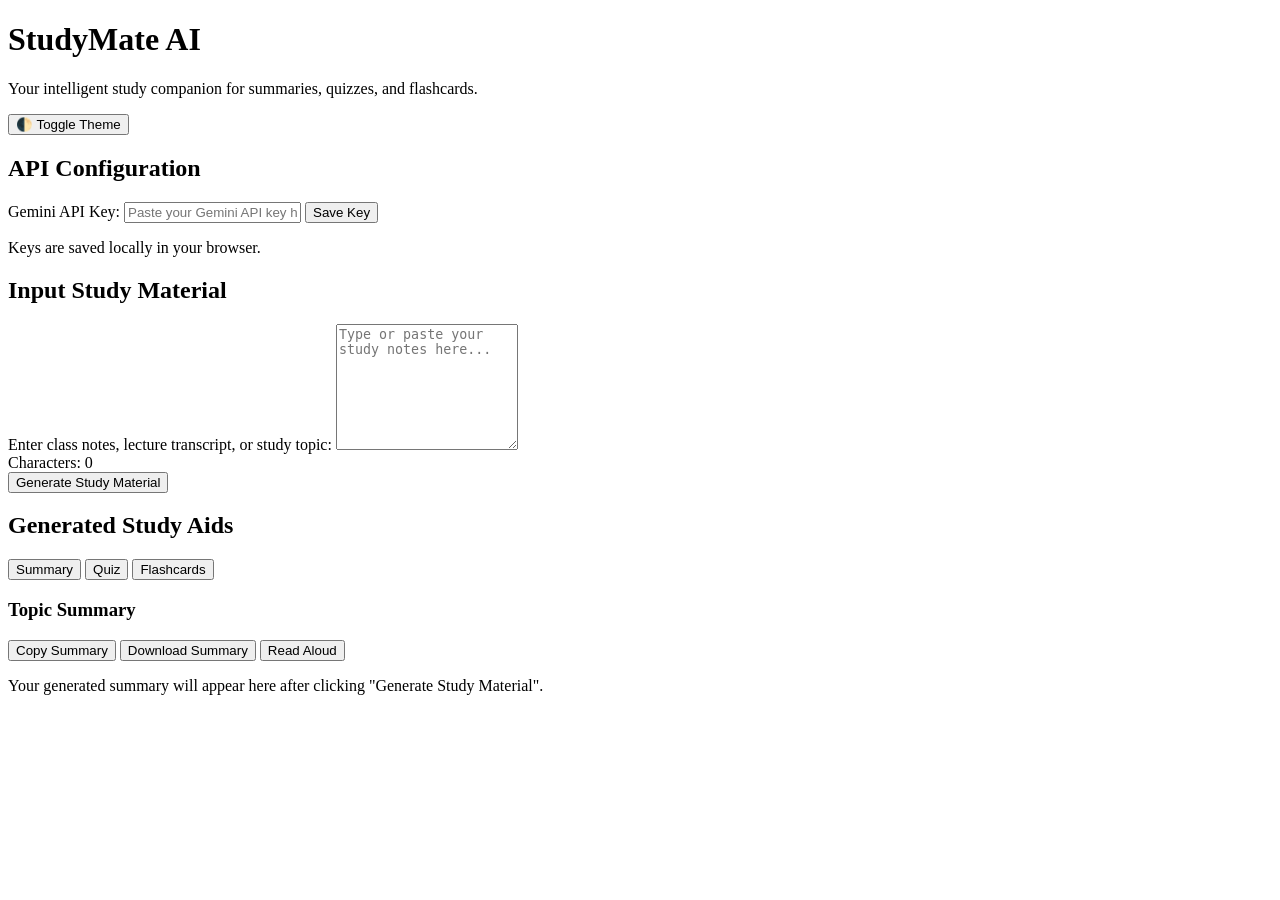
==== index.html @ 14ed4cfb "Add StudyMate AI HTML structure" ====
<!DOCTYPE html>
<html lang="en">
<head>
  <!-- Character encoding for standard text rendering -->
  <meta charset="UTF-8">
  <!-- Responsive viewport setting for mobile, tablet, and desktop screens -->
  <meta name="viewport" content="width=device-width, initial-scale=1.0">
  <title>StudyMate AI - Smart Study Assistant</title>
  
  <!-- External Stylesheet (to be implemented in Phase 2) -->
  <link rel="stylesheet" href="style.css">
</head>
<body>

  <!-- Application Header -->
  <header>
    <div class="header-container">
      <div class="brand">
        <h1>StudyMate AI</h1>
        <p>Your intelligent study companion for summaries, quizzes, and flashcards.</p>
      </div>

      <!-- Theme Toggle Button -->
      <button type="button" id="theme-toggle-btn" aria-label="Toggle dark and light theme">
        🌓 Toggle Theme
      </button>
    </div>
  </header>

  <!-- Main Content Wrapper -->
  <main>

    <!-- Settings Section (API Configuration) -->
    <section id="settings-section" aria-labelledby="settings-heading">
      <h2 id="settings-heading">API Configuration</h2>
      <div class="settings-form-group">
        <label for="api-key-input">Gemini API Key:</label>
        <input 
          type="password" 
          id="api-key-input" 
          name="apiKey" 
          placeholder="Paste your Gemini API key here" 
          autocomplete="off"
        >
        <button type="button" id="save-settings-btn">Save Key</button>
      </div>
      <p id="settings-status" class="status-hint">Keys are saved locally in your browser.</p>
    </section>

    <!-- Notes & Topic Input Section -->
    <section id="input-section" aria-labelledby="input-heading">
      <h2 id="input-heading">Input Study Material</h2>
      
      <div class="input-form-group">
        <label for="notes-input">Enter class notes, lecture transcript, or study topic:</label>
        <textarea 
          id="notes-input" 
          name="notes" 
          rows="8" 
          placeholder="Type or paste your study notes here..."
        ></textarea>
      </div>

      <!-- Character Counter Display -->
      <div id="char-counter" class="char-counter" aria-live="polite">
        <span>Characters: </span>
        <span id="char-count">0</span>
      </div>

      <!-- Action Button -->
      <button type="button" id="generate-btn">Generate Study Material</button>
    </section>

    <!-- Accessible Status & Error Message Box -->
    <div id="status-message" class="status-message" role="status" aria-live="polite"></div>

    <!-- Loading Indicator (Hidden by default) -->
    <div id="loading-spinner" class="loading-indicator" hidden aria-live="assertive">
      <span class="spinner-icon" aria-hidden="true"></span>
      <p>Generating your study material, please wait...</p>
    </div>

    <!-- Outputs Section -->
    <section id="output-section" aria-labelledby="output-heading">
      <h2 id="output-heading">Generated Study Aids</h2>

      <!-- Output Tabs Navigation -->
      <div class="tabs-nav" role="tablist" aria-label="Study Aid Categories">
        <button 
          type="button" 
          role="tab" 
          id="tab-summary" 
          aria-selected="true" 
          aria-controls="panel-summary" 
          class="tab-btn active"
        >
          Summary
        </button>
        <button 
          type="button" 
          role="tab" 
          id="tab-quiz" 
          aria-selected="false" 
          aria-controls="panel-quiz" 
          class="tab-btn"
        >
          Quiz
        </button>
        <button 
          type="button" 
          role="tab" 
          id="tab-flashcards" 
          aria-selected="false" 
          aria-controls="panel-flashcards" 
          class="tab-btn"
        >
          Flashcards
        </button>
      </div>

      <!-- Tab Panel 1: Summary -->
      <section 
        id="panel-summary" 
        role="tabpanel" 
        aria-labelledby="tab-summary" 
        tabindex="0" 
        class="tab-panel"
      >
        <div class="panel-header">
          <h3>Topic Summary</h3>
          <div class="summary-actions">
            <button type="button" id="copy-summary-btn" class="action-btn">Copy Summary</button>
            <button type="button" id="download-summary-btn" class="action-btn">Download Summary</button>
            <button type="button" id="read-aloud-btn" class="action-btn">Read Aloud</button>
          </div>
        </div>

        <div id="summary-content" class="output-content">
          <p class="placeholder-text">Your generated summary will appear here after clicking "Generate Study Material".</p>
        </div>
      </section>

      <!-- Tab Panel 2: Quiz -->
      <section 
        id="panel-quiz" 
        role="tabpanel" 
        aria-labelledby="tab-quiz" 
        tabindex="0" 
        class="tab-panel" 
        hidden
      >
        <div class="panel-header">
          <h3>Practice Quiz</h3>
        </div>

        <div id="quiz-questions" class="quiz-container">
          <p class="placeholder-text">Your 5 practice questions will appear here after generation.</p>
        </div>

        <div id="quiz-results" class="quiz-results-area" aria-live="polite"></div>

        <div class="quiz-actions">
          <button type="button" id="submit-quiz-btn" class="action-btn">Submit Quiz</button>
          <button type="button" id="retry-quiz-btn" class="action-btn" hidden>Retry Quiz</button>
        </div>
      </section>

      <!-- Tab Panel 3: Flashcards -->
      <section 
        id="panel-flashcards" 
        role="tabpanel" 
        aria-labelledby="tab-flashcards" 
        tabindex="0" 
        class="tab-panel" 
        hidden
      >
        <div class="panel-header">
          <h3>Flashcards</h3>
          <div id="card-progress" class="card-progress-indicator" aria-live="polite">
            Card 0 of 0
          </div>
        </div>

        <div class="flashcard-wrapper">
          <div id="flashcard-card" class="flashcard" tabindex="0" role="region" aria-label="Flashcard content">
            <div id="flashcard-front" class="card-face card-front">
              <p class="placeholder-text">Front of card: Question or concept will appear here.</p>
            </div>
            <div id="flashcard-back" class="card-face card-back">
              <p class="placeholder-text">Back of card: Answer or explanation will appear here.</p>
            </div>
          </div>
        </div>

        <div class="flashcard-controls">
          <div class="nav-controls">
            <button type="button" id="prev-card-btn" class="action-btn">Previous</button>
            <button type="button" id="next-card-btn" class="action-btn">Next</button>
          </div>
          <div class="mastery-controls">
            <button type="button" id="known-card-btn" class="action-btn btn-known">Known</button>
            <button type="button" id="unknown-card-btn" class="action-btn btn-unknown">Not Known</button>
          </div>
        </div>
      </section>

    </section>

  </main>

  <!-- External JavaScript (to be implemented in Phase 3) -->
  <script src="script.js" defer></script>
</body>
</html>
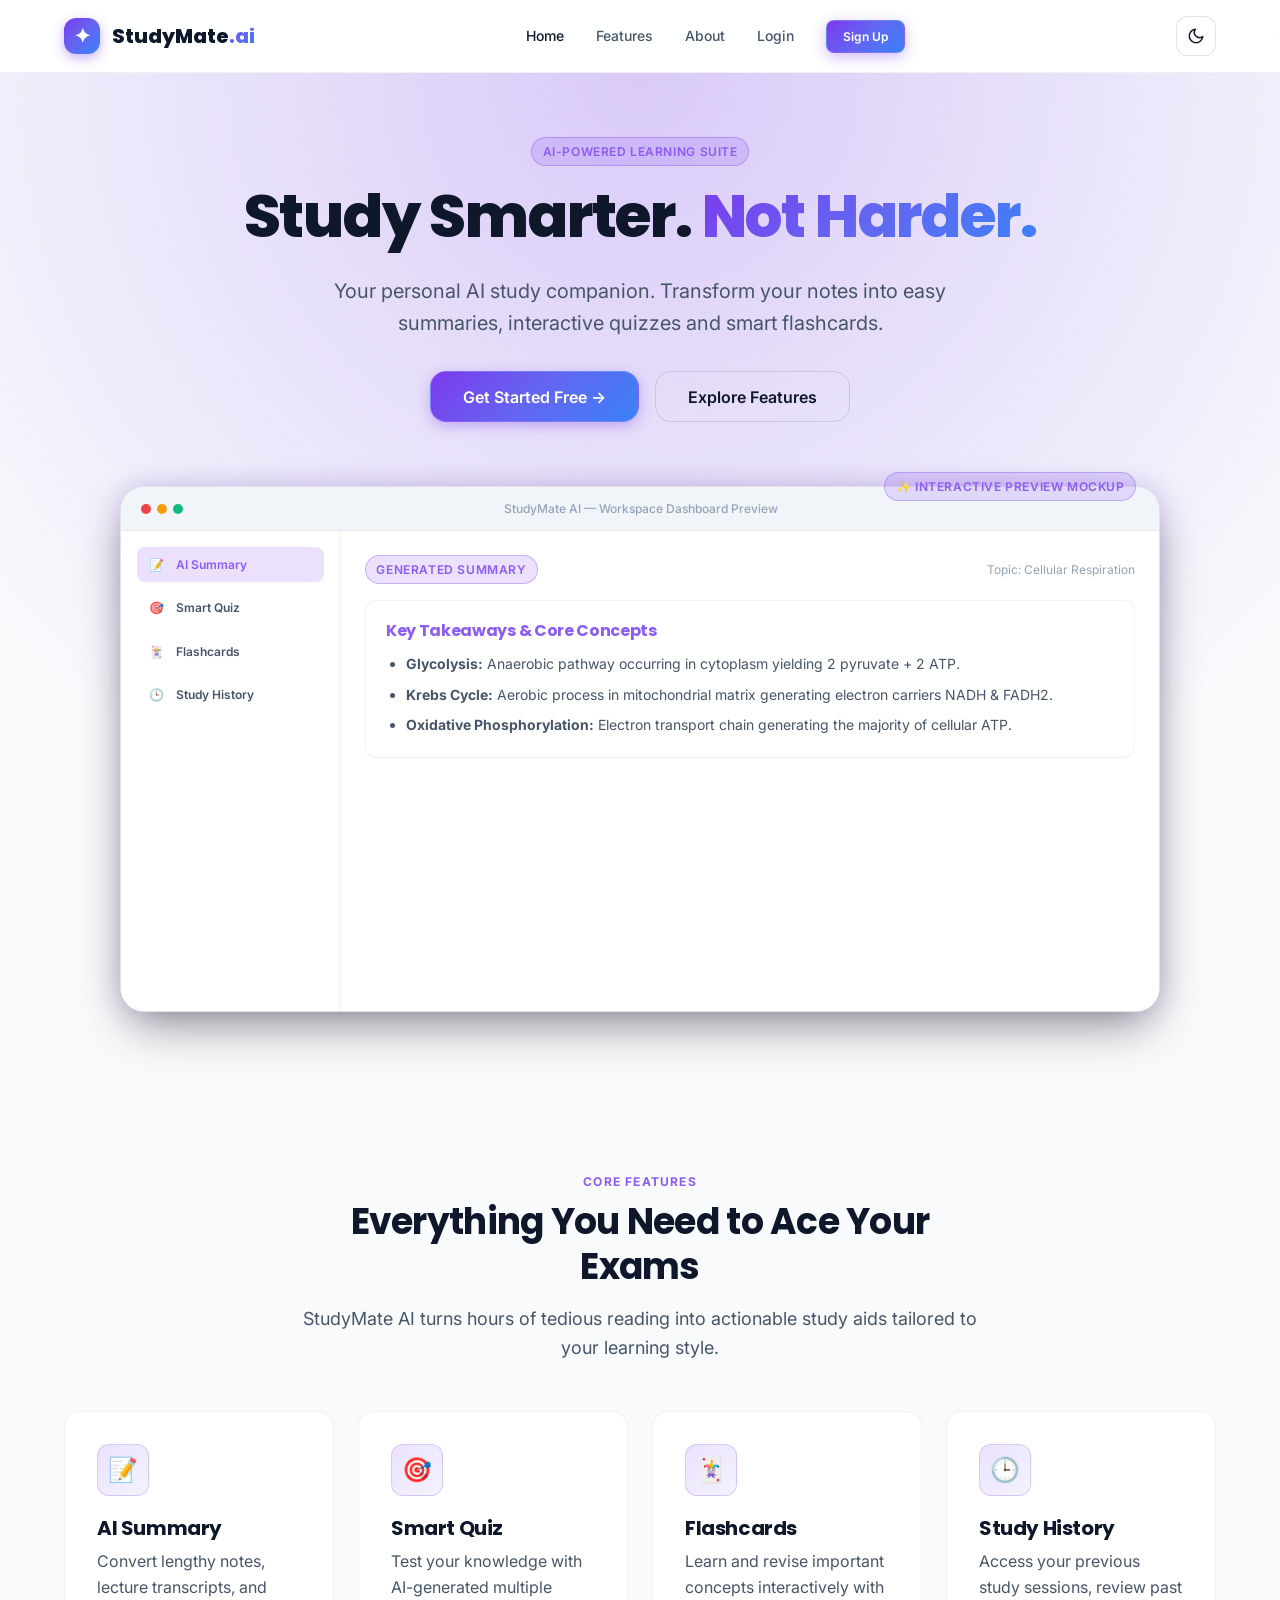
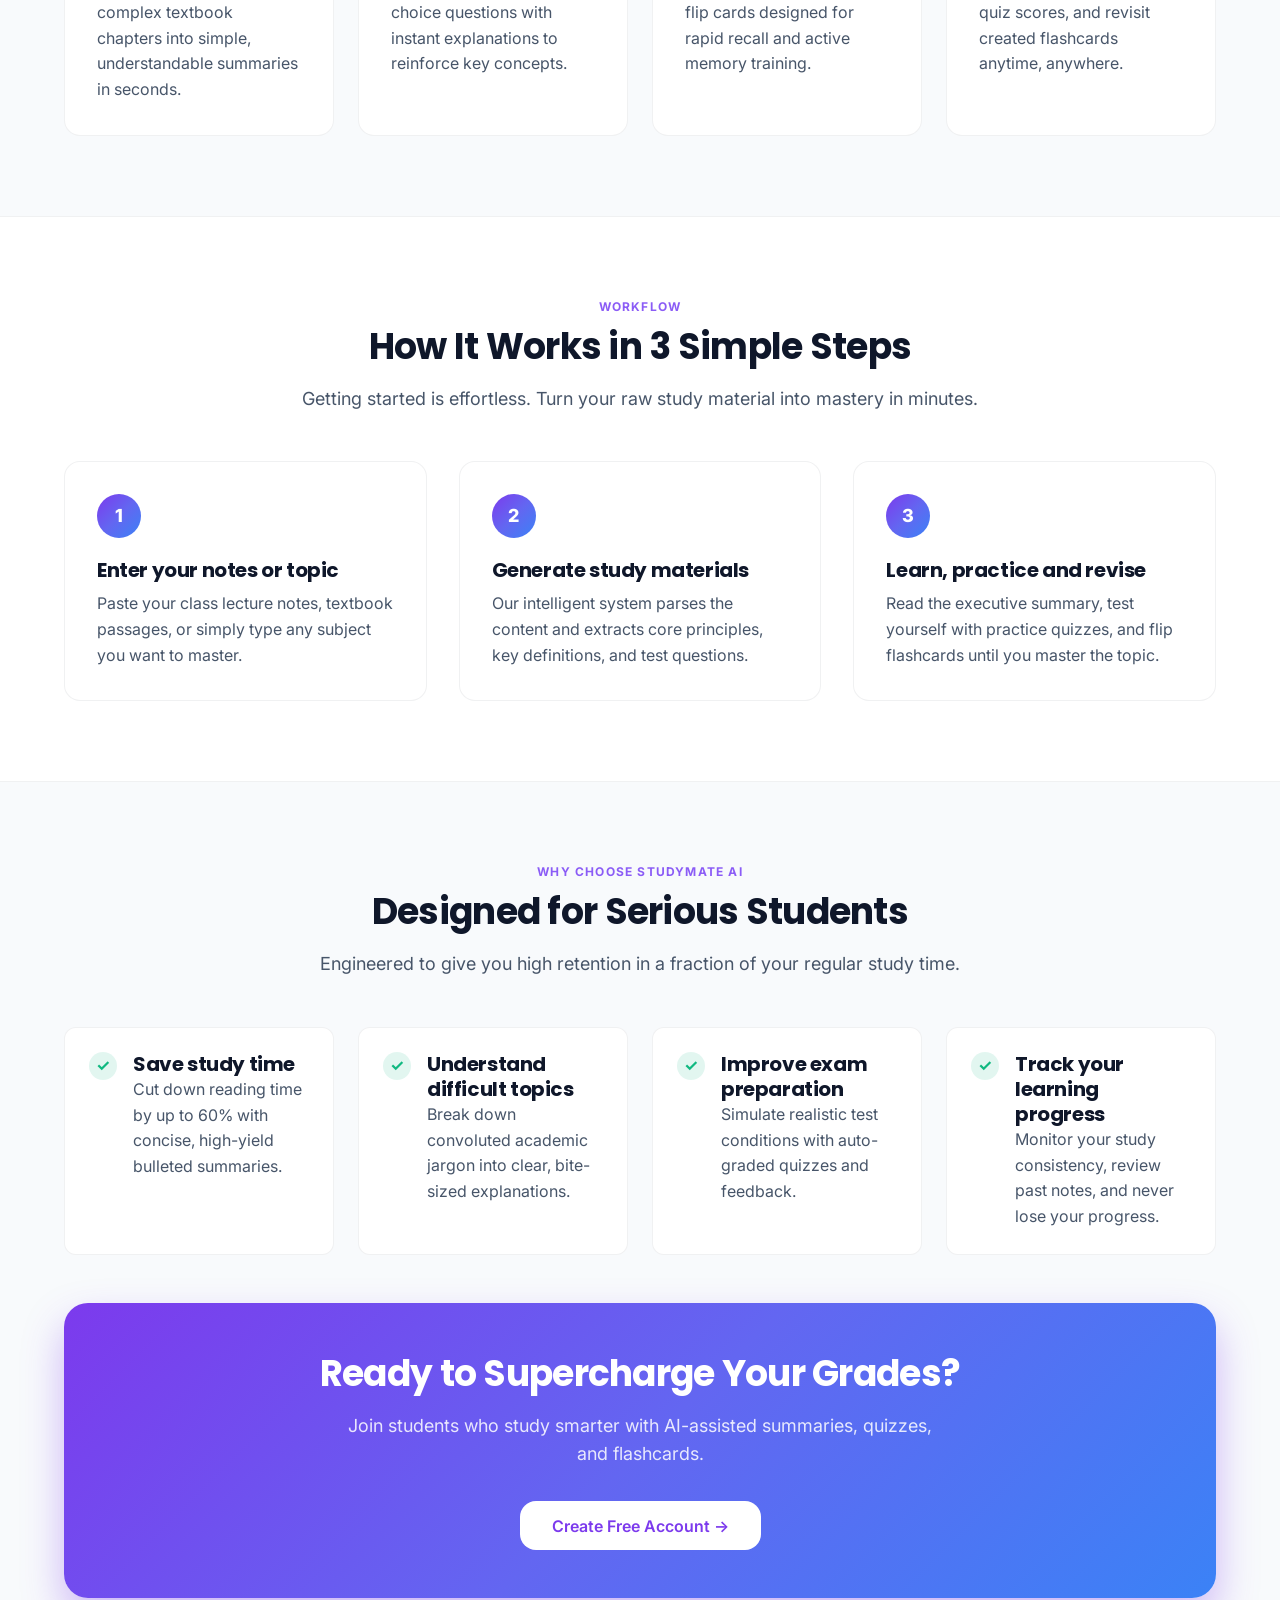
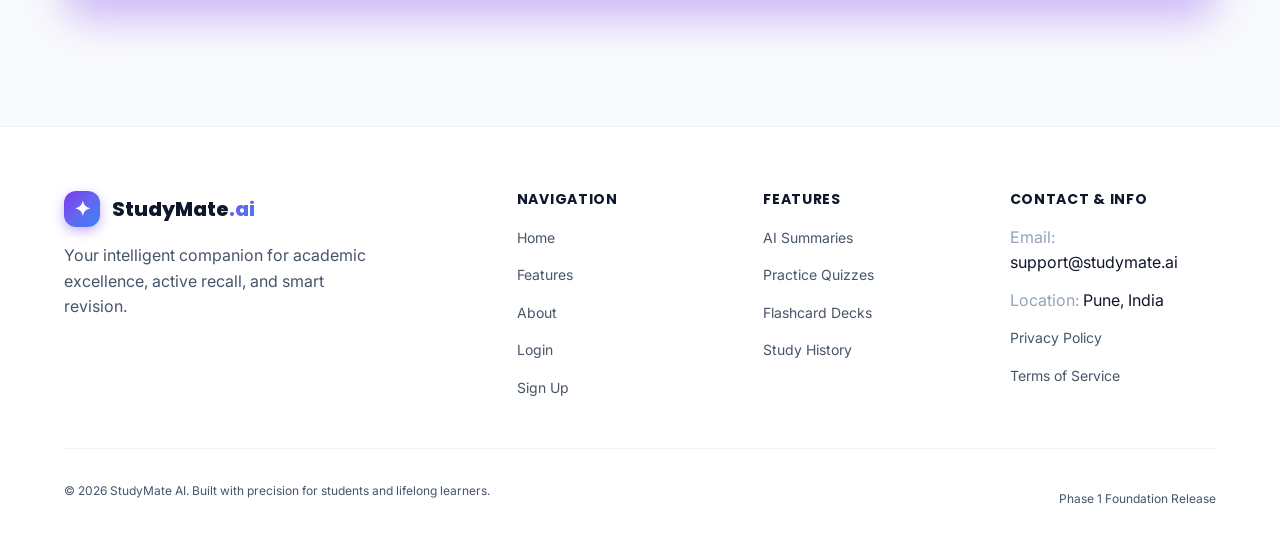
==== commit 94bae32f: "feat: build landing page" ====
--- a/index.html
+++ b/index.html
@@ -1,214 +1,381 @@
 <!DOCTYPE html>
-<html lang="en">
+<html lang="en" data-theme="dark">
+
 <head>
-  <!-- Character encoding for standard text rendering -->
   <meta charset="UTF-8">
-  <!-- Responsive viewport setting for mobile, tablet, and desktop screens -->
   <meta name="viewport" content="width=device-width, initial-scale=1.0">
-  <title>StudyMate AI - Smart Study Assistant</title>
-  
-  <!-- External Stylesheet (to be implemented in Phase 2) -->
-  <link rel="stylesheet" href="style.css">
+  <meta name="description" content="StudyMate AI - Your personal AI study companion. Transform notes into summaries, interactive quizzes, and smart flashcards.">
+  <title>StudyMate AI — Study Smarter. Not Harder.</title>
+
+  <!-- Google Fonts Preconnect -->
+  <link rel="preconnect" href="https://fonts.googleapis.com">
+  <link rel="preconnect" href="https://fonts.gstatic.com" crossorigin>
+
+  <!-- Core Stylesheets -->
+  <link rel="stylesheet" href="css/variables.css">
+  <link rel="stylesheet" href="css/base.css">
+  <link rel="stylesheet" href="css/components.css">
+  <link rel="stylesheet" href="css/pages/landing.css">
 </head>
-<body>
-
-  <!-- Application Header -->
-  <header>
-    <div class="header-container">
-      <div class="brand">
-        <h1>StudyMate AI</h1>
-        <p>Your intelligent study companion for summaries, quizzes, and flashcards.</p>
-      </div>
-
-      <!-- Theme Toggle Button -->
-      <button type="button" id="theme-toggle-btn" aria-label="Toggle dark and light theme">
-        🌓 Toggle Theme
-      </button>
+
+<body id="top">
+
+  <!-- ========================================================================
+       Header & Navigation
+       ======================================================================== -->
+  <header class="site-header">
+    <div class="container navbar">
+      <a href="index.html" class="brand-logo" aria-label="StudyMate AI Home">
+        <span class="brand-icon" aria-hidden="true">✦</span>
+        <span>StudyMate<span class="gradient-text">.ai</span></span>
+      </a>
+
+      <!-- Desktop & Mobile Navigation Links -->
+      <nav id="nav-menu" class="nav-menu" aria-label="Main Navigation">
+        <a href="#top" class="nav-link active">Home</a>
+        <a href="#features" class="nav-link">Features</a>
+        <a href="#how-it-works" class="nav-link">About</a>
+        <a href="login.html" class="nav-link">Login</a>
+        <a href="signup.html" class="btn btn-primary btn-sm">Sign Up</a>
+      </nav>
+
+      <!-- Right Header Actions (Theme Toggle & Mobile Menu) -->
+      <div class="nav-actions">
+        <button type="button" class="theme-toggle-btn" aria-label="Toggle dark and light theme" title="Toggle Theme">
+          <!-- Icon injected by theme.js -->
+        </button>
+        <button type="button" id="mobile-menu-btn" class="mobile-menu-btn" aria-label="Toggle navigation menu" aria-expanded="false">
+          <svg width="22" height="22" viewBox="0 0 24 24" fill="none" stroke="currentColor" stroke-width="2" stroke-linecap="round" stroke-linejoin="round">
+            <line x1="3" y1="12" x2="21" y2="12"></line>
+            <line x1="3" y1="6" x2="21" y2="6"></line>
+            <line x1="3" y1="18" x2="21" y2="18"></line>
+          </svg>
+        </button>
+      </div>
     </div>
   </header>
 
-  <!-- Main Content Wrapper -->
-  <main>
-
-    <!-- Settings Section (API Configuration) -->
-    <section id="settings-section" aria-labelledby="settings-heading">
-      <h2 id="settings-heading">API Configuration</h2>
-      <div class="settings-form-group">
-        <label for="api-key-input">Gemini API Key:</label>
-        <input 
-          type="password" 
-          id="api-key-input" 
-          name="apiKey" 
-          placeholder="Paste your Gemini API key here" 
-          autocomplete="off"
-        >
-        <button type="button" id="save-settings-btn">Save Key</button>
-      </div>
-      <p id="settings-status" class="status-hint">Keys are saved locally in your browser.</p>
-    </section>
-
-    <!-- Notes & Topic Input Section -->
-    <section id="input-section" aria-labelledby="input-heading">
-      <h2 id="input-heading">Input Study Material</h2>
-      
-      <div class="input-form-group">
-        <label for="notes-input">Enter class notes, lecture transcript, or study topic:</label>
-        <textarea 
-          id="notes-input" 
-          name="notes" 
-          rows="8" 
-          placeholder="Type or paste your study notes here..."
-        ></textarea>
-      </div>
-
-      <!-- Character Counter Display -->
-      <div id="char-counter" class="char-counter" aria-live="polite">
-        <span>Characters: </span>
-        <span id="char-count">0</span>
-      </div>
-
-      <!-- Action Button -->
-      <button type="button" id="generate-btn">Generate Study Material</button>
-    </section>
-
-    <!-- Accessible Status & Error Message Box -->
-    <div id="status-message" class="status-message" role="status" aria-live="polite"></div>
-
-    <!-- Loading Indicator (Hidden by default) -->
-    <div id="loading-spinner" class="loading-indicator" hidden aria-live="assertive">
-      <span class="spinner-icon" aria-hidden="true"></span>
-      <p>Generating your study material, please wait...</p>
-    </div>
-
-    <!-- Outputs Section -->
-    <section id="output-section" aria-labelledby="output-heading">
-      <h2 id="output-heading">Generated Study Aids</h2>
-
-      <!-- Output Tabs Navigation -->
-      <div class="tabs-nav" role="tablist" aria-label="Study Aid Categories">
-        <button 
-          type="button" 
-          role="tab" 
-          id="tab-summary" 
-          aria-selected="true" 
-          aria-controls="panel-summary" 
-          class="tab-btn active"
-        >
-          Summary
-        </button>
-        <button 
-          type="button" 
-          role="tab" 
-          id="tab-quiz" 
-          aria-selected="false" 
-          aria-controls="panel-quiz" 
-          class="tab-btn"
-        >
-          Quiz
-        </button>
-        <button 
-          type="button" 
-          role="tab" 
-          id="tab-flashcards" 
-          aria-selected="false" 
-          aria-controls="panel-flashcards" 
-          class="tab-btn"
-        >
-          Flashcards
-        </button>
-      </div>
-
-      <!-- Tab Panel 1: Summary -->
-      <section 
-        id="panel-summary" 
-        role="tabpanel" 
-        aria-labelledby="tab-summary" 
-        tabindex="0" 
-        class="tab-panel"
-      >
-        <div class="panel-header">
-          <h3>Topic Summary</h3>
-          <div class="summary-actions">
-            <button type="button" id="copy-summary-btn" class="action-btn">Copy Summary</button>
-            <button type="button" id="download-summary-btn" class="action-btn">Download Summary</button>
-            <button type="button" id="read-aloud-btn" class="action-btn">Read Aloud</button>
-          </div>
-        </div>
-
-        <div id="summary-content" class="output-content">
-          <p class="placeholder-text">Your generated summary will appear here after clicking "Generate Study Material".</p>
-        </div>
-      </section>
-
-      <!-- Tab Panel 2: Quiz -->
-      <section 
-        id="panel-quiz" 
-        role="tabpanel" 
-        aria-labelledby="tab-quiz" 
-        tabindex="0" 
-        class="tab-panel" 
-        hidden
-      >
-        <div class="panel-header">
-          <h3>Practice Quiz</h3>
-        </div>
-
-        <div id="quiz-questions" class="quiz-container">
-          <p class="placeholder-text">Your 5 practice questions will appear here after generation.</p>
-        </div>
-
-        <div id="quiz-results" class="quiz-results-area" aria-live="polite"></div>
-
-        <div class="quiz-actions">
-          <button type="button" id="submit-quiz-btn" class="action-btn">Submit Quiz</button>
-          <button type="button" id="retry-quiz-btn" class="action-btn" hidden>Retry Quiz</button>
-        </div>
-      </section>
-
-      <!-- Tab Panel 3: Flashcards -->
-      <section 
-        id="panel-flashcards" 
-        role="tabpanel" 
-        aria-labelledby="tab-flashcards" 
-        tabindex="0" 
-        class="tab-panel" 
-        hidden
-      >
-        <div class="panel-header">
+  <!-- ========================================================================
+       Hero Section
+       ======================================================================== -->
+  <section class="hero-section">
+    <div class="container">
+      <div class="hero-badge-wrapper">
+        <span class="badge badge-purple">AI-Powered Learning Suite</span>
+      </div>
+
+      <h1 class="hero-title">
+        Study Smarter. <span class="gradient-text">Not Harder.</span>
+      </h1>
+
+      <p class="hero-subtitle">
+        Your personal AI study companion. Transform your notes into easy summaries, interactive quizzes and smart flashcards.
+      </p>
+
+      <div class="hero-cta-group">
+        <a href="signup.html" class="btn btn-primary btn-lg">Get Started Free →</a>
+        <a href="#features" class="btn btn-outline btn-lg">Explore Features</a>
+      </div>
+
+      <!-- Dashboard Preview Mockup (Visual Mockup) -->
+      <div class="preview-mockup-container">
+        <div class="preview-badge-overlay">
+          <span class="badge badge-purple">✨ Interactive Preview Mockup</span>
+        </div>
+
+        <div class="preview-mockup-frame">
+          <div class="mockup-window-bar">
+            <div class="mockup-dots">
+              <span class="mockup-dot dot-red"></span>
+              <span class="mockup-dot dot-yellow"></span>
+              <span class="mockup-dot dot-green"></span>
+            </div>
+            <div class="mockup-window-title">StudyMate AI — Workspace Dashboard Preview</div>
+            <div style="width: 40px;"></div>
+          </div>
+
+          <div class="mockup-body">
+            <!-- Mockup Sidebar Tabs -->
+            <div class="mockup-sidebar">
+              <div class="mockup-nav-item active" data-preview-tab="summary">
+                <span>📝</span> AI Summary
+              </div>
+              <div class="mockup-nav-item" data-preview-tab="quiz">
+                <span>🎯</span> Smart Quiz
+              </div>
+              <div class="mockup-nav-item" data-preview-tab="flashcards">
+                <span>🃏</span> Flashcards
+              </div>
+              <div class="mockup-nav-item" data-preview-tab="history">
+                <span>🕒</span> Study History
+              </div>
+            </div>
+
+            <!-- Mockup Active View -->
+            <div class="mockup-content">
+              <!-- Summary Tab Mockup -->
+              <div id="preview-tab-summary" class="mockup-tab-content active">
+                <div style="display: flex; justify-content: space-between; align-items: center;">
+                  <span class="badge badge-purple">Generated Summary</span>
+                  <span style="font-size: var(--font-xs); color: var(--text-muted);">Topic: Cellular Respiration</span>
+                </div>
+                <div class="mockup-summary-box">
+                  <h4>Key Takeaways & Core Concepts</h4>
+                  <ul>
+                    <li><strong>Glycolysis:</strong> Anaerobic pathway occurring in cytoplasm yielding 2 pyruvate + 2 ATP.</li>
+                    <li><strong>Krebs Cycle:</strong> Aerobic process in mitochondrial matrix generating electron carriers NADH & FADH2.</li>
+                    <li><strong>Oxidative Phosphorylation:</strong> Electron transport chain generating the majority of cellular ATP.</li>
+                  </ul>
+                </div>
+              </div>
+
+              <!-- Quiz Tab Mockup -->
+              <div id="preview-tab-quiz" class="mockup-tab-content">
+                <div style="display: flex; justify-content: space-between; align-items: center;">
+                  <span class="badge badge-purple">Practice Question 1 of 5</span>
+                  <span style="font-size: var(--font-xs); color: var(--success);">Difficulty: Intermediate</span>
+                </div>
+                <div class="mockup-quiz-question">
+                  <p><strong>Where does the Krebs cycle take place in eukaryotic cells?</strong></p>
+                  <div class="mockup-quiz-options">
+                    <div class="mockup-quiz-opt">A) Outer mitochondrial membrane</div>
+                    <div class="mockup-quiz-opt is-correct">B) Mitochondrial matrix (Correct)</div>
+                    <div class="mockup-quiz-opt">C) Cellular cytoplasm</div>
+                    <div class="mockup-quiz-opt">D) Endoplasmic reticulum</div>
+                  </div>
+                </div>
+              </div>
+
+              <!-- Flashcards Tab Mockup -->
+              <div id="preview-tab-flashcards" class="mockup-tab-content">
+                <div style="display: flex; justify-content: space-between; align-items: center;">
+                  <span class="badge badge-purple">Flashcard 1 of 12</span>
+                  <span style="font-size: var(--font-xs); color: var(--text-muted); cursor: pointer;">💡 Click card to flip</span>
+                </div>
+                <div id="preview-mockup-flashcard" class="mockup-card-view" style="cursor: pointer;">
+                  <p class="mockup-card-text" style="font-size: var(--font-lg); font-weight: 600; color: var(--text-primary);">
+                    Question: What is the primary biological purpose of Photosynthesis?
+                  </p>
+                  <p style="font-size: var(--font-xs); color: var(--text-muted); margin-top: var(--space-4);">
+                    (Click anywhere to see the answer)
+                  </p>
+                </div>
+              </div>
+
+              <!-- History Tab Mockup -->
+              <div id="preview-tab-history" class="mockup-tab-content">
+                <div style="display: flex; justify-content: space-between; align-items: center;">
+                  <span class="badge badge-purple">Recent Sessions</span>
+                  <span style="font-size: var(--font-xs); color: var(--text-muted);">Synced</span>
+                </div>
+                <div class="mockup-summary-box">
+                  <ul>
+                    <li>Biology Chapter 4 — Summary & 10 Quiz Questions (Yesterday)</li>
+                    <li>Macroeconomics Fundamentals — 24 Flashcards (3 days ago)</li>
+                    <li>Computer Architecture — Pipeline hazards review (Last week)</li>
+                  </ul>
+                </div>
+              </div>
+            </div>
+          </div>
+        </div>
+      </div>
+    </div>
+  </section>
+
+  <!-- ========================================================================
+       Features Section
+       ======================================================================== -->
+  <section id="features" class="section">
+    <div class="container">
+      <div class="section-header">
+        <p class="section-tag">Core Features</p>
+        <h2 class="section-title">Everything You Need to Ace Your Exams</h2>
+        <p class="section-description">
+          StudyMate AI turns hours of tedious reading into actionable study aids tailored to your learning style.
+        </p>
+      </div>
+
+      <div class="features-grid">
+        <!-- Feature 1: AI Summary -->
+        <div class="feature-card">
+          <div class="feature-icon-wrapper">📝</div>
+          <h3>AI Summary</h3>
+          <p>Convert lengthy notes, lecture transcripts, and complex textbook chapters into simple, understandable summaries in seconds.</p>
+        </div>
+
+        <!-- Feature 2: Smart Quiz -->
+        <div class="feature-card">
+          <div class="feature-icon-wrapper">🎯</div>
+          <h3>Smart Quiz</h3>
+          <p>Test your knowledge with AI-generated multiple choice questions with instant explanations to reinforce key concepts.</p>
+        </div>
+
+        <!-- Feature 3: Flashcards -->
+        <div class="feature-card">
+          <div class="feature-icon-wrapper">🃏</div>
           <h3>Flashcards</h3>
-          <div id="card-progress" class="card-progress-indicator" aria-live="polite">
-            Card 0 of 0
-          </div>
-        </div>
-
-        <div class="flashcard-wrapper">
-          <div id="flashcard-card" class="flashcard" tabindex="0" role="region" aria-label="Flashcard content">
-            <div id="flashcard-front" class="card-face card-front">
-              <p class="placeholder-text">Front of card: Question or concept will appear here.</p>
-            </div>
-            <div id="flashcard-back" class="card-face card-back">
-              <p class="placeholder-text">Back of card: Answer or explanation will appear here.</p>
-            </div>
-          </div>
-        </div>
-
-        <div class="flashcard-controls">
-          <div class="nav-controls">
-            <button type="button" id="prev-card-btn" class="action-btn">Previous</button>
-            <button type="button" id="next-card-btn" class="action-btn">Next</button>
-          </div>
-          <div class="mastery-controls">
-            <button type="button" id="known-card-btn" class="action-btn btn-known">Known</button>
-            <button type="button" id="unknown-card-btn" class="action-btn btn-unknown">Not Known</button>
-          </div>
-        </div>
-      </section>
-
-    </section>
-
-  </main>
-
-  <!-- External JavaScript (to be implemented in Phase 3) -->
-  <script src="script.js" defer></script>
+          <p>Learn and revise important concepts interactively with flip cards designed for rapid recall and active memory training.</p>
+        </div>
+
+        <!-- Feature 4: Study History -->
+        <div class="feature-card">
+          <div class="feature-icon-wrapper">🕒</div>
+          <h3>Study History</h3>
+          <p>Access your previous study sessions, review past quiz scores, and revisit created flashcards anytime, anywhere.</p>
+        </div>
+      </div>
+    </div>
+  </section>
+
+  <!-- ========================================================================
+       How It Works Section
+       ======================================================================== -->
+  <section id="how-it-works" class="section how-it-works-section">
+    <div class="container">
+      <div class="section-header">
+        <p class="section-tag">Workflow</p>
+        <h2 class="section-title">How It Works in 3 Simple Steps</h2>
+        <p class="section-description">
+          Getting started is effortless. Turn your raw study material into mastery in minutes.
+        </p>
+      </div>
+
+      <div class="steps-grid">
+        <!-- Step 1 -->
+        <div class="step-card">
+          <div class="step-number">1</div>
+          <h3>Enter your notes or topic</h3>
+          <p>Paste your class lecture notes, textbook passages, or simply type any subject you want to master.</p>
+        </div>
+
+        <!-- Step 2 -->
+        <div class="step-card">
+          <div class="step-number">2</div>
+          <h3>Generate study materials</h3>
+          <p>Our intelligent system parses the content and extracts core principles, key definitions, and test questions.</p>
+        </div>
+
+        <!-- Step 3 -->
+        <div class="step-card">
+          <div class="step-number">3</div>
+          <h3>Learn, practice and revise</h3>
+          <p>Read the executive summary, test yourself with practice quizzes, and flip flashcards until you master the topic.</p>
+        </div>
+      </div>
+    </div>
+  </section>
+
+  <!-- ========================================================================
+       Benefits Section
+       ======================================================================== -->
+  <section class="section">
+    <div class="container">
+      <div class="section-header">
+        <p class="section-tag">Why Choose StudyMate AI</p>
+        <h2 class="section-title">Designed for Serious Students</h2>
+        <p class="section-description">
+          Engineered to give you high retention in a fraction of your regular study time.
+        </p>
+      </div>
+
+      <div class="benefits-grid">
+        <div class="benefit-item">
+          <span class="benefit-check" aria-hidden="true">✓</span>
+          <div>
+            <h4>Save study time</h4>
+            <p>Cut down reading time by up to 60% with concise, high-yield bulleted summaries.</p>
+          </div>
+        </div>
+
+        <div class="benefit-item">
+          <span class="benefit-check" aria-hidden="true">✓</span>
+          <div>
+            <h4>Understand difficult topics</h4>
+            <p>Break down convoluted academic jargon into clear, bite-sized explanations.</p>
+          </div>
+        </div>
+
+        <div class="benefit-item">
+          <span class="benefit-check" aria-hidden="true">✓</span>
+          <div>
+            <h4>Improve exam preparation</h4>
+            <p>Simulate realistic test conditions with auto-graded quizzes and feedback.</p>
+          </div>
+        </div>
+
+        <div class="benefit-item">
+          <span class="benefit-check" aria-hidden="true">✓</span>
+          <div>
+            <h4>Track your learning progress</h4>
+            <p>Monitor your study consistency, review past notes, and never lose your progress.</p>
+          </div>
+        </div>
+      </div>
+
+      <!-- Call to Action Banner -->
+      <div class="cta-banner">
+        <h2>Ready to Supercharge Your Grades?</h2>
+        <p>Join students who study smarter with AI-assisted summaries, quizzes, and flashcards.</p>
+        <a href="signup.html" class="btn btn-secondary btn-lg">Create Free Account →</a>
+      </div>
+    </div>
+  </section>
+
+  <!-- ========================================================================
+       Footer
+       ======================================================================== -->
+  <footer class="site-footer">
+    <div class="container">
+      <div class="footer-top">
+        <div class="footer-brand">
+          <a href="index.html" class="brand-logo">
+            <span class="brand-icon" aria-hidden="true">✦</span>
+            <span>StudyMate<span class="gradient-text">.ai</span></span>
+          </a>
+          <p>Your intelligent companion for academic excellence, active recall, and smart revision.</p>
+        </div>
+
+        <div class="footer-col">
+          <h4>Navigation</h4>
+          <ul class="footer-links">
+            <li><a href="#top">Home</a></li>
+            <li><a href="#features">Features</a></li>
+            <li><a href="#how-it-works">About</a></li>
+            <li><a href="login.html">Login</a></li>
+            <li><a href="signup.html">Sign Up</a></li>
+          </ul>
+        </div>
+
+        <div class="footer-col">
+          <h4>Features</h4>
+          <ul class="footer-links">
+            <li><a href="#features">AI Summaries</a></li>
+            <li><a href="#features">Practice Quizzes</a></li>
+            <li><a href="#features">Flashcard Decks</a></li>
+            <li><a href="#features">Study History</a></li>
+          </ul>
+        </div>
+
+        <div class="footer-col">
+          <h4>Contact & Info</h4>
+          <ul class="footer-links">
+            <li><span style="color: var(--text-muted);">Email:</span> support@studymate.ai</li>
+            <li><span style="color: var(--text-muted);">Location:</span> Pune, India</li>
+            <li><a href="#">Privacy Policy</a></li>
+            <li><a href="#">Terms of Service</a></li>
+          </ul>
+        </div>
+      </div>
+
+      <div class="footer-bottom">
+        <p>&copy; 2026 StudyMate AI. Built with precision for students and lifelong learners.</p>
+        <p>Phase 1 Foundation Release</p>
+      </div>
+    </div>
+  </footer>
+
+  <!-- Scripts -->
+  <script type="module" src="js/pages/landing.js"></script>
 </body>
 </html>
--- a/css/variables.css
+++ b/css/variables.css
@@ -0,0 +1,150 @@
+/* ==========================================================================
+   StudyMate AI - CSS Variables & Design Tokens (Dark & Light Themes)
+   ========================================================================== */
+
+:root {
+  /* Font Families */
+  --font-sans: 'Inter', -apple-system, BlinkMacSystemFont, 'Segoe UI', Roboto, Helvetica, Arial, sans-serif;
+  --font-heading: 'Poppins', var(--font-sans);
+
+  /* Font Sizes */
+  --font-xs: 0.75rem;     /* 12px */
+  --font-sm: 0.875rem;    /* 14px */
+  --font-base: 1rem;       /* 16px */
+  --font-lg: 1.125rem;    /* 18px */
+  --font-xl: 1.25rem;     /* 20px */
+  --font-2xl: 1.5rem;     /* 24px */
+  --font-3xl: 1.875rem;   /* 30px */
+  --font-4xl: 2.25rem;    /* 36px */
+  --font-5xl: 3rem;       /* 48px */
+  --font-6xl: 3.75rem;    /* 60px */
+
+  /* Spacing Scale */
+  --space-1: 0.25rem;   /* 4px */
+  --space-2: 0.5rem;    /* 8px */
+  --space-3: 0.75rem;   /* 12px */
+  --space-4: 1rem;      /* 16px */
+  --space-5: 1.25rem;   /* 20px */
+  --space-6: 1.5rem;    /* 24px */
+  --space-8: 2rem;      /* 32px */
+  --space-10: 2.5rem;   /* 40px */
+  --space-12: 3rem;     /* 48px */
+  --space-16: 4rem;     /* 64px */
+  --space-20: 5rem;     /* 80px */
+  --space-24: 6rem;     /* 96px */
+
+  /* Border Radii */
+  --radius-xs: 4px;
+  --radius-sm: 8px;
+  --radius-md: 12px;
+  --radius-lg: 16px;
+  --radius-xl: 24px;
+  --radius-full: 9999px;
+
+  /* Transitions */
+  --transition-fast: 150ms cubic-bezier(0.4, 0, 0.2, 1);
+  --transition-normal: 250ms cubic-bezier(0.4, 0, 0.2, 1);
+  --transition-slow: 400ms cubic-bezier(0.4, 0, 0.2, 1);
+
+  /* Primary Brand Accent Colors (Shared) */
+  --primary: #7c3aed;
+  --primary-hover: #6d28d9;
+  --primary-light: #8b5cf6;
+  --secondary: #6366f1;
+  --secondary-hover: #4f46e5;
+  --accent-cyan: #06b6d4;
+
+  /* Gradients */
+  --gradient-primary: linear-gradient(135deg, #7c3aed 0%, #6366f1 50%, #3b82f6 100%);
+  --gradient-subtle: linear-gradient(135deg, rgba(124, 58, 237, 0.15) 0%, rgba(99, 102, 241, 0.08) 100%);
+  --gradient-glow: radial-gradient(circle at 50% 0%, rgba(124, 58, 237, 0.25) 0%, rgba(15, 23, 42, 0) 70%);
+
+  /* Status Colors */
+  --success: #10b981;
+  --success-bg: rgba(16, 185, 129, 0.12);
+  --warning: #f59e0b;
+  --warning-bg: rgba(245, 158, 11, 0.12);
+  --error: #ef4444;
+  --error-bg: rgba(239, 68, 68, 0.12);
+  --info: #3b82f6;
+  --info-bg: rgba(59, 130, 246, 0.12);
+}
+
+/* ==========================================================================
+   Dark Theme (Default)
+   ========================================================================== */
+:root,
+[data-theme="dark"] {
+  --color-scheme: dark;
+
+  /* Backgrounds */
+  --bg-page: #0b0f19;
+  --bg-surface: #111827;
+  --bg-card: #151d30;
+  --bg-card-hover: #1c263f;
+  --bg-card-alt: #0d1527;
+  --bg-glass: rgba(17, 24, 39, 0.75);
+  --bg-input: #131c31;
+  --bg-dropdown: #162036;
+
+  /* Text Colors */
+  --text-primary: #f8fafc;
+  --text-secondary: #94a3b8;
+  --text-muted: #64748b;
+  --text-inverse: #0b0f19;
+
+  /* Borders & Dividers */
+  --border-subtle: rgba(255, 255, 255, 0.08);
+  --border-default: rgba(255, 255, 255, 0.14);
+  --border-focus: #8b5cf6;
+
+  /* Shadows */
+  --shadow-sm: 0 1px 2px 0 rgba(0, 0, 0, 0.4);
+  --shadow-md: 0 4px 12px -1px rgba(0, 0, 0, 0.45);
+  --shadow-lg: 0 10px 25px -3px rgba(0, 0, 0, 0.55);
+  --shadow-glow: 0 0 25px rgba(124, 58, 237, 0.35);
+
+  /* Glassmorphism */
+  --glass-border: 1px solid rgba(255, 255, 255, 0.08);
+  --glass-shadow: 0 8px 32px 0 rgba(0, 0, 0, 0.37);
+  --glass-backdrop: blur(14px);
+}
+
+/* ==========================================================================
+   Light Theme Alternative
+   ========================================================================== */
+[data-theme="light"] {
+  --color-scheme: light;
+
+  /* Backgrounds */
+  --bg-page: #f8fafc;
+  --bg-surface: #ffffff;
+  --bg-card: #ffffff;
+  --bg-card-hover: #f1f5f9;
+  --bg-card-alt: #f1f5f9;
+  --bg-glass: rgba(255, 255, 255, 0.85);
+  --bg-input: #f8fafc;
+  --dropdown-bg: #ffffff;
+
+  /* Text Colors */
+  --text-primary: #0f172a;
+  --text-secondary: #475569;
+  --text-muted: #94a3b8;
+  --text-inverse: #ffffff;
+
+  /* Borders & Dividers */
+  --border-subtle: rgba(15, 23, 42, 0.06);
+  --border-default: rgba(15, 23, 42, 0.12);
+  --border-focus: #7c3aed;
+
+  /* Shadows */
+  --shadow-sm: 0 1px 3px 0 rgba(15, 23, 42, 0.06);
+  --shadow-md: 0 4px 14px -1px rgba(15, 23, 42, 0.08);
+  --shadow-lg: 0 12px 28px -4px rgba(15, 23, 42, 0.12);
+  --shadow-glow: 0 0 25px rgba(124, 58, 237, 0.2);
+
+  /* Glassmorphism */
+  --glass-border: 1px solid rgba(15, 23, 42, 0.08);
+  --glass-shadow: 0 8px 30px 0 rgba(15, 23, 42, 0.06);
+  --glass-backdrop: blur(14px);
+}
--- a/css/base.css
+++ b/css/base.css
@@ -0,0 +1,130 @@
+/* ==========================================================================
+   StudyMate AI - Base Styles, Resets & Global Typography
+   ========================================================================== */
+
+@import url('https://fonts.googleapis.com/css2?family=Inter:wght@300;400;500;600;700;800&family=Poppins:wght@600;700;800&display=swap');
+
+*, *::before, *::after {
+  box-sizing: border-box;
+  margin: 0;
+  padding: 0;
+}
+
+html {
+  font-size: 16px;
+  scroll-behavior: smooth;
+  -webkit-text-size-adjust: 100%;
+}
+
+body {
+  font-family: var(--font-sans);
+  font-size: var(--font-base);
+  line-height: 1.6;
+  color: var(--text-primary);
+  background-color: var(--bg-page);
+  min-height: 100vh;
+  transition: background-color var(--transition-normal), color var(--transition-normal);
+  overflow-x: hidden;
+  text-rendering: optimizeLegibility;
+  -webkit-font-smoothing: antialiased;
+  -moz-osx-font-smoothing: grayscale;
+}
+
+/* Headings */
+h1, h2, h3, h4, h5, h6 {
+  font-family: var(--font-heading);
+  color: var(--text-primary);
+  font-weight: 700;
+  line-height: 1.25;
+  letter-spacing: -0.02em;
+}
+
+h1 { font-size: var(--font-5xl); }
+h2 { font-size: var(--font-4xl); }
+h3 { font-size: var(--font-2xl); }
+h4 { font-size: var(--font-xl); }
+h5 { font-size: var(--font-lg); }
+h6 { font-size: var(--font-base); }
+
+@media (max-width: 768px) {
+  h1 { font-size: var(--font-4xl); }
+  h2 { font-size: var(--font-3xl); }
+  h3 { font-size: var(--font-xl); }
+}
+
+p {
+  color: var(--text-secondary);
+  margin-bottom: var(--space-4);
+}
+
+p:last-child {
+  margin-bottom: 0;
+}
+
+a {
+  color: var(--primary-light);
+  text-decoration: none;
+  transition: color var(--transition-fast);
+}
+
+a:hover {
+  color: var(--primary);
+}
+
+img, svg {
+  display: block;
+  max-width: 100%;
+  height: auto;
+}
+
+button, input, select, textarea {
+  font-family: inherit;
+  font-size: inherit;
+  color: inherit;
+}
+
+/* Accessible Focus States */
+:focus-visible {
+  outline: 2px solid var(--border-focus);
+  outline-offset: 3px;
+}
+
+/* Layout Containers */
+.container {
+  width: 100%;
+  max-width: 1200px;
+  margin-left: auto;
+  margin-right: auto;
+  padding-left: var(--space-6);
+  padding-right: var(--space-6);
+}
+
+.container-narrow {
+  width: 100%;
+  max-width: 800px;
+  margin-left: auto;
+  margin-right: auto;
+  padding-left: var(--space-6);
+  padding-right: var(--space-6);
+}
+
+/* Screen Reader Only Utility */
+.sr-only {
+  position: absolute;
+  width: 1px;
+  height: 1px;
+  padding: 0;
+  margin: -1px;
+  overflow: hidden;
+  clip: rect(0, 0, 0, 0);
+  white-space: nowrap;
+  border: 0;
+}
+
+/* Gradient Text Effect */
+.gradient-text {
+  background: var(--gradient-primary);
+  -webkit-background-clip: text;
+  -webkit-text-fill-color: transparent;
+  background-clip: text;
+}
--- a/css/components.css
+++ b/css/components.css
@@ -0,0 +1,555 @@
+/* ==========================================================================
+   StudyMate AI - Reusable UI Components
+   ========================================================================== */
+
+/* --------------------------------------------------------------------------
+   1. Buttons
+   ----------------------------------------------------------------------- */
+.btn {
+  display: inline-flex;
+  align-items: center;
+  justify-content: center;
+  gap: var(--space-2);
+  padding: 0.75rem 1.5rem;
+  font-weight: 600;
+  font-size: var(--font-sm);
+  border-radius: var(--radius-md);
+  border: 1px solid transparent;
+  cursor: pointer;
+  text-decoration: none;
+  transition: all var(--transition-fast);
+  white-space: nowrap;
+  user-select: none;
+  line-height: 1.25;
+}
+
+.btn:active {
+  transform: translateY(1px);
+}
+
+.btn:disabled,
+.btn[aria-disabled="true"] {
+  opacity: 0.6;
+  cursor: not-allowed;
+  pointer-events: none;
+}
+
+.btn-primary {
+  background: var(--gradient-primary);
+  color: #ffffff;
+  box-shadow: 0 4px 14px 0 rgba(124, 58, 237, 0.35);
+  border: 1px solid rgba(255, 255, 255, 0.15);
+}
+
+.btn-primary:hover {
+  background: linear-gradient(135deg, #6d28d9 0%, #4f46e5 50%, #2563eb 100%);
+  box-shadow: 0 6px 20px 0 rgba(124, 58, 237, 0.5);
+  color: #ffffff;
+}
+
+.btn-secondary {
+  background-color: var(--bg-surface);
+  color: var(--text-primary);
+  border: 1px solid var(--border-default);
+}
+
+.btn-secondary:hover {
+  background-color: var(--bg-card-hover);
+  border-color: var(--border-focus);
+  color: var(--text-primary);
+}
+
+.btn-outline {
+  background: transparent;
+  color: var(--text-primary);
+  border: 1px solid var(--border-default);
+}
+
+.btn-outline:hover {
+  background: var(--bg-card-hover);
+  border-color: var(--primary-light);
+}
+
+.btn-ghost {
+  background: transparent;
+  color: var(--text-secondary);
+  border: 1px solid transparent;
+}
+
+.btn-ghost:hover {
+  color: var(--text-primary);
+  background: var(--bg-card-hover);
+}
+
+.btn-sm {
+  padding: 0.5rem 1rem;
+  font-size: var(--font-xs);
+  border-radius: var(--radius-sm);
+}
+
+.btn-lg {
+  padding: 0.9rem 2rem;
+  font-size: var(--font-base);
+  border-radius: var(--radius-lg);
+}
+
+.btn-block {
+  width: 100%;
+}
+
+.btn-danger {
+  background-color: var(--error);
+  color: #ffffff;
+  border-color: var(--error);
+}
+
+.btn-danger:hover {
+  background-color: #dc2626;
+  color: #ffffff;
+}
+
+/* --------------------------------------------------------------------------
+   2. Cards & Glass Surfaces
+   ----------------------------------------------------------------------- */
+.card {
+  background-color: var(--bg-card);
+  border: 1px solid var(--border-subtle);
+  border-radius: var(--radius-lg);
+  padding: var(--space-6);
+  box-shadow: var(--shadow-sm);
+  transition: transform var(--transition-normal), box-shadow var(--transition-normal), border-color var(--transition-normal);
+  position: relative;
+  overflow: hidden;
+}
+
+.card-hoverable:hover {
+  transform: translateY(-4px);
+  box-shadow: var(--shadow-md);
+  border-color: var(--border-focus);
+}
+
+.card-glass {
+  background: var(--bg-glass);
+  backdrop-filter: var(--glass-backdrop);
+  -webkit-backdrop-filter: var(--glass-backdrop);
+  border: var(--glass-border);
+  box-shadow: var(--glass-shadow);
+}
+
+.card-header {
+  margin-bottom: var(--space-4);
+  display: flex;
+  align-items: center;
+  justify-content: space-between;
+}
+
+.card-body {
+  color: var(--text-secondary);
+}
+
+.card-footer {
+  margin-top: var(--space-6);
+  padding-top: var(--space-4);
+  border-top: 1px solid var(--border-subtle);
+  display: flex;
+  align-items: center;
+  justify-content: flex-end;
+  gap: var(--space-3);
+}
+
+/* --------------------------------------------------------------------------
+   3. Form Inputs & Controls
+   ----------------------------------------------------------------------- */
+.form-group {
+  margin-bottom: var(--space-5);
+  display: flex;
+  flex-direction: column;
+  gap: var(--space-2);
+  text-align: left;
+}
+
+.form-label {
+  font-size: var(--font-sm);
+  font-weight: 500;
+  color: var(--text-primary);
+  display: flex;
+  justify-content: space-between;
+  align-items: center;
+}
+
+.form-input-wrapper {
+  position: relative;
+  display: flex;
+  align-items: center;
+}
+
+.form-input {
+  width: 100%;
+  padding: 0.75rem 1rem;
+  font-size: var(--font-sm);
+  background-color: var(--bg-input);
+  border: 1px solid var(--border-default);
+  border-radius: var(--radius-md);
+  color: var(--text-primary);
+  transition: border-color var(--transition-fast), box-shadow var(--transition-fast), background-color var(--transition-fast);
+}
+
+.form-input::placeholder {
+  color: var(--text-muted);
+}
+
+.form-input:focus {
+  outline: none;
+  border-color: var(--border-focus);
+  box-shadow: 0 0 0 3px rgba(124, 58, 237, 0.2);
+}
+
+.form-input.has-error {
+  border-color: var(--error);
+}
+
+.form-input.has-error:focus {
+  box-shadow: 0 0 0 3px rgba(239, 68, 68, 0.2);
+}
+
+.form-error {
+  font-size: var(--font-xs);
+  color: var(--error);
+  display: none;
+  margin-top: var(--space-1);
+}
+
+.form-error.is-visible {
+  display: block;
+}
+
+.password-toggle-btn {
+  position: absolute;
+  right: 0.75rem;
+  background: transparent;
+  border: none;
+  color: var(--text-muted);
+  cursor: pointer;
+  padding: 0.25rem;
+  display: flex;
+  align-items: center;
+  justify-content: center;
+  border-radius: var(--radius-xs);
+  transition: color var(--transition-fast);
+}
+
+.password-toggle-btn:hover {
+  color: var(--text-primary);
+}
+
+.form-checkbox {
+  display: flex;
+  align-items: center;
+  gap: var(--space-2);
+  cursor: pointer;
+  font-size: var(--font-sm);
+  color: var(--text-secondary);
+  user-select: none;
+}
+
+.form-checkbox input[type="checkbox"] {
+  accent-color: var(--primary);
+  width: 16px;
+  height: 16px;
+  cursor: pointer;
+}
+
+/* --------------------------------------------------------------------------
+   4. Modals
+   ----------------------------------------------------------------------- */
+.modal-overlay {
+  position: fixed;
+  inset: 0;
+  background-color: rgba(0, 0, 0, 0.65);
+  backdrop-filter: blur(4px);
+  -webkit-backdrop-filter: blur(4px);
+  display: flex;
+  align-items: center;
+  justify-content: center;
+  padding: var(--space-4);
+  z-index: 1000;
+  opacity: 0;
+  visibility: hidden;
+  transition: opacity var(--transition-normal), visibility var(--transition-normal);
+}
+
+.modal-overlay.is-open {
+  opacity: 1;
+  visibility: visible;
+}
+
+.modal-dialog {
+  background-color: var(--bg-surface);
+  border: 1px solid var(--border-default);
+  border-radius: var(--radius-lg);
+  max-width: 520px;
+  width: 100%;
+  box-shadow: var(--shadow-lg);
+  transform: translateY(16px) scale(0.96);
+  transition: transform var(--transition-normal);
+  overflow: hidden;
+}
+
+.modal-overlay.is-open .modal-dialog {
+  transform: translateY(0) scale(1);
+}
+
+.modal-header {
+  padding: var(--space-5) var(--space-6);
+  border-bottom: 1px solid var(--border-subtle);
+  display: flex;
+  align-items: center;
+  justify-content: space-between;
+}
+
+.modal-title {
+  font-size: var(--font-xl);
+  font-weight: 700;
+}
+
+.modal-close-btn {
+  background: transparent;
+  border: none;
+  color: var(--text-muted);
+  cursor: pointer;
+  padding: var(--space-2);
+  font-size: var(--font-lg);
+  line-height: 1;
+  border-radius: var(--radius-sm);
+  transition: color var(--transition-fast), background-color var(--transition-fast);
+}
+
+.modal-close-btn:hover {
+  color: var(--text-primary);
+  background-color: var(--bg-card-hover);
+}
+
+.modal-body {
+  padding: var(--space-6);
+  color: var(--text-secondary);
+}
+
+.modal-footer {
+  padding: var(--space-4) var(--space-6);
+  border-top: 1px solid var(--border-subtle);
+  display: flex;
+  justify-content: flex-end;
+  gap: var(--space-3);
+  background-color: var(--bg-card-alt);
+}
+
+/* --------------------------------------------------------------------------
+   5. Toast Notifications
+   ----------------------------------------------------------------------- */
+.toast-container {
+  position: fixed;
+  bottom: var(--space-6);
+  right: var(--space-6);
+  display: flex;
+  flex-direction: column;
+  gap: var(--space-3);
+  z-index: 1100;
+  max-width: 400px;
+  width: calc(100% - var(--space-8));
+  pointer-events: none;
+}
+
+.toast {
+  pointer-events: auto;
+  display: flex;
+  align-items: flex-start;
+  gap: var(--space-3);
+  padding: var(--space-4);
+  background-color: var(--bg-surface);
+  border-radius: var(--radius-md);
+  border: 1px solid var(--border-default);
+  box-shadow: var(--shadow-lg);
+  color: var(--text-primary);
+  font-size: var(--font-sm);
+  transform: translateX(120%);
+  opacity: 0;
+  transition: transform var(--transition-normal), opacity var(--transition-normal);
+}
+
+.toast.show {
+  transform: translateX(0);
+  opacity: 1;
+}
+
+.toast-icon {
+  flex-shrink: 0;
+  font-size: var(--font-lg);
+  line-height: 1;
+}
+
+.toast-message {
+  flex-grow: 1;
+  line-height: 1.4;
+}
+
+.toast-close-btn {
+  background: transparent;
+  border: none;
+  color: var(--text-muted);
+  cursor: pointer;
+  padding: 0;
+  font-size: var(--font-base);
+  line-height: 1;
+  margin-left: var(--space-2);
+}
+
+.toast-close-btn:hover {
+  color: var(--text-primary);
+}
+
+.toast-success {
+  border-left: 4px solid var(--success);
+}
+.toast-success .toast-icon { color: var(--success); }
+
+.toast-error {
+  border-left: 4px solid var(--error);
+}
+.toast-error .toast-icon { color: var(--error); }
+
+.toast-warning {
+  border-left: 4px solid var(--warning);
+}
+.toast-warning .toast-icon { color: var(--warning); }
+
+.toast-info {
+  border-left: 4px solid var(--info);
+}
+.toast-info .toast-icon { color: var(--info); }
+
+/* --------------------------------------------------------------------------
+   6. Loading Indicators
+   ----------------------------------------------------------------------- */
+.spinner {
+  width: 24px;
+  height: 24px;
+  border: 3px solid rgba(124, 58, 237, 0.2);
+  border-top-color: var(--primary);
+  border-radius: 50%;
+  animation: spin 0.8s linear infinite;
+  display: inline-block;
+}
+
+.spinner-sm {
+  width: 16px;
+  height: 16px;
+  border-width: 2px;
+}
+
+.spinner-lg {
+  width: 40px;
+  height: 40px;
+  border-width: 4px;
+}
+
+@keyframes spin {
+  to { transform: rotate(360deg); }
+}
+
+.loading-overlay {
+  position: fixed;
+  inset: 0;
+  background-color: var(--bg-page);
+  display: flex;
+  flex-direction: column;
+  align-items: center;
+  justify-content: center;
+  gap: var(--space-4);
+  z-index: 2000;
+  opacity: 1;
+  visibility: visible;
+  transition: opacity var(--transition-normal), visibility var(--transition-normal);
+}
+
+.loading-overlay.is-hidden {
+  opacity: 0;
+  visibility: hidden;
+  pointer-events: none;
+}
+
+/* --------------------------------------------------------------------------
+   7. Theme Toggle & Badges
+   ----------------------------------------------------------------------- */
+.theme-toggle-btn {
+  display: inline-flex;
+  align-items: center;
+  justify-content: center;
+  width: 40px;
+  height: 40px;
+  border-radius: var(--radius-md);
+  background-color: var(--bg-surface);
+  border: 1px solid var(--border-default);
+  color: var(--text-primary);
+  cursor: pointer;
+  transition: background-color var(--transition-fast), border-color var(--transition-fast), transform var(--transition-fast);
+}
+
+.theme-toggle-btn:hover {
+  background-color: var(--bg-card-hover);
+  border-color: var(--border-focus);
+}
+
+.badge {
+  display: inline-flex;
+  align-items: center;
+  gap: var(--space-1);
+  padding: 0.25rem 0.65rem;
+  font-size: var(--font-xs);
+  font-weight: 600;
+  border-radius: var(--radius-full);
+  text-transform: uppercase;
+  letter-spacing: 0.05em;
+}
+
+.badge-purple {
+  background: rgba(124, 58, 237, 0.15);
+  color: var(--primary-light);
+  border: 1px solid rgba(124, 58, 237, 0.3);
+}
+
+.badge-success {
+  background: var(--success-bg);
+  color: var(--success);
+}
+
+.badge-warning {
+  background: var(--warning-bg);
+  color: var(--warning);
+}
+
+/* --------------------------------------------------------------------------
+   8. Brand Logo Component
+   ----------------------------------------------------------------------- */
+.brand-logo {
+  display: inline-flex;
+  align-items: center;
+  gap: var(--space-3);
+  font-family: var(--font-heading);
+  font-weight: 800;
+  font-size: var(--font-xl);
+  color: var(--text-primary);
+  text-decoration: none;
+}
+
+.brand-icon {
+  width: 36px;
+  height: 36px;
+  border-radius: var(--radius-md);
+  background: var(--gradient-primary);
+  display: flex;
+  align-items: center;
+  justify-content: center;
+  color: #ffffff;
+  font-size: 1.25rem;
+  box-shadow: 0 4px 12px rgba(124, 58, 237, 0.4);
+}
--- a/css/pages/landing.css
+++ b/css/pages/landing.css
@@ -0,0 +1,570 @@
+/* ==========================================================================
+   StudyMate AI - Landing Page Styles
+   ========================================================================== */
+
+/* --------------------------------------------------------------------------
+   1. Navbar
+   ----------------------------------------------------------------------- */
+.site-header {
+  position: sticky;
+  top: 0;
+  width: 100%;
+  background: var(--bg-glass);
+  backdrop-filter: var(--glass-backdrop);
+  -webkit-backdrop-filter: var(--glass-backdrop);
+  border-bottom: 1px solid var(--border-subtle);
+  z-index: 900;
+  transition: all var(--transition-normal);
+}
+
+.navbar {
+  display: flex;
+  align-items: center;
+  justify-content: space-between;
+  height: 72px;
+}
+
+.nav-menu {
+  display: flex;
+  align-items: center;
+  gap: var(--space-8);
+  list-style: none;
+}
+
+.nav-link {
+  color: var(--text-secondary);
+  font-size: var(--font-sm);
+  font-weight: 500;
+  transition: color var(--transition-fast);
+}
+
+.nav-link:hover,
+.nav-link.active {
+  color: var(--text-primary);
+}
+
+.nav-actions {
+  display: flex;
+  align-items: center;
+  gap: var(--space-4);
+}
+
+.mobile-menu-btn {
+  display: none;
+  background: transparent;
+  border: 1px solid var(--border-default);
+  color: var(--text-primary);
+  width: 40px;
+  height: 40px;
+  border-radius: var(--radius-md);
+  cursor: pointer;
+  align-items: center;
+  justify-content: center;
+}
+
+/* --------------------------------------------------------------------------
+   2. Hero Section
+   ----------------------------------------------------------------------- */
+.hero-section {
+  padding: var(--space-16) 0 var(--space-20);
+  position: relative;
+  overflow: hidden;
+  text-align: center;
+  background: var(--gradient-glow);
+}
+
+.hero-badge-wrapper {
+  margin-bottom: var(--space-4);
+}
+
+.hero-title {
+  max-width: 900px;
+  margin: 0 auto var(--space-6);
+  font-size: var(--font-6xl);
+  font-weight: 800;
+  line-height: 1.15;
+}
+
+.hero-subtitle {
+  max-width: 680px;
+  margin: 0 auto var(--space-8);
+  font-size: var(--font-xl);
+  color: var(--text-secondary);
+  line-height: 1.6;
+}
+
+.hero-cta-group {
+  display: flex;
+  align-items: center;
+  justify-content: center;
+  gap: var(--space-4);
+  margin-bottom: var(--space-16);
+  flex-wrap: wrap;
+}
+
+/* --------------------------------------------------------------------------
+   3. Dashboard Preview Mockup (Visual preview only)
+   ----------------------------------------------------------------------- */
+.preview-mockup-container {
+  max-width: 1040px;
+  margin: 0 auto;
+  position: relative;
+}
+
+.preview-badge-overlay {
+  position: absolute;
+  top: -14px;
+  right: var(--space-6);
+  z-index: 10;
+}
+
+.preview-mockup-frame {
+  background: var(--bg-surface);
+  border: 1px solid var(--border-default);
+  border-radius: var(--radius-xl);
+  box-shadow: 0 20px 50px -10px rgba(0, 0, 0, 0.45), var(--shadow-glow);
+  overflow: hidden;
+  text-align: left;
+}
+
+.mockup-window-bar {
+  display: flex;
+  align-items: center;
+  justify-content: space-between;
+  padding: var(--space-3) var(--space-5);
+  background-color: var(--bg-card-alt);
+  border-bottom: 1px solid var(--border-subtle);
+}
+
+.mockup-dots {
+  display: flex;
+  gap: 6px;
+}
+
+.mockup-dot {
+  width: 10px;
+  height: 10px;
+  border-radius: 50%;
+  background: var(--border-default);
+}
+.mockup-dot.dot-red { background: #ef4444; }
+.mockup-dot.dot-yellow { background: #f59e0b; }
+.mockup-dot.dot-green { background: #10b981; }
+
+.mockup-window-title {
+  font-size: var(--font-xs);
+  color: var(--text-muted);
+  font-weight: 500;
+}
+
+.mockup-body {
+  display: grid;
+  grid-template-columns: 220px 1fr;
+  min-height: 480px;
+}
+
+.mockup-sidebar {
+  background: var(--bg-card);
+  border-right: 1px solid var(--border-subtle);
+  padding: var(--space-4);
+  display: flex;
+  flex-direction: column;
+  gap: var(--space-2);
+}
+
+.mockup-nav-item {
+  display: flex;
+  align-items: center;
+  gap: var(--space-3);
+  padding: var(--space-2) var(--space-3);
+  font-size: var(--font-xs);
+  font-weight: 600;
+  border-radius: var(--radius-sm);
+  color: var(--text-secondary);
+  cursor: pointer;
+  transition: all var(--transition-fast);
+}
+
+.mockup-nav-item.active,
+.mockup-nav-item:hover {
+  background: rgba(124, 58, 237, 0.15);
+  color: var(--primary-light);
+}
+
+.mockup-content {
+  padding: var(--space-6);
+  background: var(--bg-surface);
+  overflow: hidden;
+}
+
+.mockup-tab-content {
+  display: none;
+  animation: fadeIn 0.3s ease;
+}
+
+.mockup-tab-content.active {
+  display: block;
+}
+
+@keyframes fadeIn {
+  from { opacity: 0; transform: translateY(6px); }
+  to { opacity: 1; transform: translateY(0); }
+}
+
+/* Sample Summary Mockup View */
+.mockup-summary-box {
+  background: var(--bg-card);
+  border: 1px solid var(--border-subtle);
+  border-radius: var(--radius-md);
+  padding: var(--space-5);
+  margin-top: var(--space-4);
+}
+
+.mockup-summary-box h4 {
+  color: var(--primary-light);
+  margin-bottom: var(--space-3);
+  font-size: var(--font-base);
+}
+
+.mockup-summary-box ul {
+  padding-left: var(--space-5);
+  color: var(--text-secondary);
+  font-size: var(--font-sm);
+  display: flex;
+  flex-direction: column;
+  gap: var(--space-2);
+}
+
+/* Sample Quiz Mockup View */
+.mockup-quiz-question {
+  background: var(--bg-card);
+  border: 1px solid var(--border-subtle);
+  border-radius: var(--radius-md);
+  padding: var(--space-5);
+  margin-top: var(--space-4);
+}
+
+.mockup-quiz-options {
+  display: grid;
+  gap: var(--space-2);
+  margin-top: var(--space-4);
+}
+
+.mockup-quiz-opt {
+  padding: var(--space-3) var(--space-4);
+  border-radius: var(--radius-sm);
+  border: 1px solid var(--border-default);
+  background: var(--bg-input);
+  font-size: var(--font-xs);
+  cursor: pointer;
+}
+
+.mockup-quiz-opt.is-correct {
+  border-color: var(--success);
+  background: var(--success-bg);
+  color: var(--success);
+  font-weight: 600;
+}
+
+/* Sample Flashcard Mockup View */
+.mockup-card-view {
+  background: var(--gradient-subtle);
+  border: 2px dashed var(--border-focus);
+  border-radius: var(--radius-lg);
+  padding: var(--space-8);
+  text-align: center;
+  margin-top: var(--space-4);
+}
+
+/* --------------------------------------------------------------------------
+   4. Features Section
+   ----------------------------------------------------------------------- */
+.section {
+  padding: var(--space-20) 0;
+}
+
+.section-header {
+  text-align: center;
+  max-width: 680px;
+  margin: 0 auto var(--space-12);
+}
+
+.section-tag {
+  font-size: var(--font-xs);
+  font-weight: 700;
+  text-transform: uppercase;
+  letter-spacing: 0.1em;
+  color: var(--primary-light);
+  margin-bottom: var(--space-2);
+}
+
+.section-title {
+  font-size: var(--font-4xl);
+  margin-bottom: var(--space-4);
+}
+
+.section-description {
+  font-size: var(--font-lg);
+  color: var(--text-secondary);
+}
+
+.features-grid {
+  display: grid;
+  grid-template-columns: repeat(auto-fit, minmax(260px, 1fr));
+  gap: var(--space-6);
+}
+
+.feature-card {
+  display: flex;
+  flex-direction: column;
+  padding: var(--space-8);
+  border-radius: var(--radius-lg);
+  background-color: var(--bg-card);
+  border: 1px solid var(--border-subtle);
+  transition: all var(--transition-normal);
+}
+
+.feature-card:hover {
+  transform: translateY(-6px);
+  border-color: var(--border-focus);
+  box-shadow: var(--shadow-lg);
+}
+
+.feature-icon-wrapper {
+  width: 52px;
+  height: 52px;
+  border-radius: var(--radius-md);
+  background: var(--gradient-subtle);
+  border: 1px solid rgba(124, 58, 237, 0.2);
+  display: flex;
+  align-items: center;
+  justify-content: center;
+  font-size: 1.5rem;
+  margin-bottom: var(--space-5);
+  color: var(--primary-light);
+}
+
+.feature-card h3 {
+  font-size: var(--font-xl);
+  margin-bottom: var(--space-2);
+}
+
+/* --------------------------------------------------------------------------
+   5. How It Works Section
+   ----------------------------------------------------------------------- */
+.how-it-works-section {
+  background-color: var(--bg-surface);
+  border-top: 1px solid var(--border-subtle);
+  border-bottom: 1px solid var(--border-subtle);
+}
+
+.steps-grid {
+  display: grid;
+  grid-template-columns: repeat(3, 1fr);
+  gap: var(--space-8);
+  position: relative;
+}
+
+.step-card {
+  position: relative;
+  padding: var(--space-8);
+  background-color: var(--bg-card);
+  border-radius: var(--radius-lg);
+  border: 1px solid var(--border-subtle);
+  text-align: left;
+}
+
+.step-number {
+  width: 44px;
+  height: 44px;
+  border-radius: var(--radius-full);
+  background: var(--gradient-primary);
+  color: #ffffff;
+  display: flex;
+  align-items: center;
+  justify-content: center;
+  font-weight: 800;
+  font-size: var(--font-lg);
+  margin-bottom: var(--space-5);
+}
+
+.step-card h3 {
+  font-size: var(--font-xl);
+  margin-bottom: var(--space-2);
+}
+
+/* --------------------------------------------------------------------------
+   6. Benefits Section
+   ----------------------------------------------------------------------- */
+.benefits-grid {
+  display: grid;
+  grid-template-columns: repeat(auto-fit, minmax(250px, 1fr));
+  gap: var(--space-6);
+}
+
+.benefit-item {
+  display: flex;
+  align-items: flex-start;
+  gap: var(--space-4);
+  padding: var(--space-6);
+  background: var(--bg-card);
+  border-radius: var(--radius-md);
+  border: 1px solid var(--border-subtle);
+}
+
+.benefit-check {
+  width: 28px;
+  height: 28px;
+  border-radius: var(--radius-full);
+  background: var(--success-bg);
+  color: var(--success);
+  display: flex;
+  align-items: center;
+  justify-content: center;
+  font-weight: bold;
+  flex-shrink: 0;
+}
+
+/* --------------------------------------------------------------------------
+   7. Call to Action Banner
+   ----------------------------------------------------------------------- */
+.cta-banner {
+  background: var(--gradient-primary);
+  border-radius: var(--radius-xl);
+  padding: var(--space-12) var(--space-8);
+  text-align: center;
+  color: #ffffff;
+  margin: var(--space-12) 0;
+  box-shadow: 0 20px 40px rgba(124, 58, 237, 0.35);
+}
+
+.cta-banner h2 {
+  color: #ffffff;
+  margin-bottom: var(--space-4);
+}
+
+.cta-banner p {
+  color: rgba(255, 255, 255, 0.85);
+  max-width: 600px;
+  margin: 0 auto var(--space-8);
+  font-size: var(--font-lg);
+}
+
+.cta-banner .btn-secondary {
+  background: #ffffff;
+  color: var(--primary);
+  border: none;
+}
+
+.cta-banner .btn-secondary:hover {
+  background: #f1f5f9;
+}
+
+/* --------------------------------------------------------------------------
+   8. Footer
+   ----------------------------------------------------------------------- */
+.site-footer {
+  background-color: var(--bg-surface);
+  border-top: 1px solid var(--border-subtle);
+  padding: var(--space-16) 0 var(--space-8);
+}
+
+.footer-top {
+  display: grid;
+  grid-template-columns: 2fr repeat(3, 1fr);
+  gap: var(--space-10);
+  margin-bottom: var(--space-12);
+}
+
+.footer-brand p {
+  margin-top: var(--space-4);
+  max-width: 320px;
+}
+
+.footer-col h4 {
+  font-size: var(--font-sm);
+  text-transform: uppercase;
+  letter-spacing: 0.05em;
+  margin-bottom: var(--space-4);
+  color: var(--text-primary);
+}
+
+.footer-links {
+  list-style: none;
+  display: flex;
+  flex-direction: column;
+  gap: var(--space-3);
+}
+
+.footer-links a {
+  color: var(--text-secondary);
+  font-size: var(--font-sm);
+}
+
+.footer-links a:hover {
+  color: var(--primary-light);
+}
+
+.footer-bottom {
+  padding-top: var(--space-8);
+  border-top: 1px solid var(--border-subtle);
+  display: flex;
+  align-items: center;
+  justify-content: space-between;
+  font-size: var(--font-xs);
+  color: var(--text-muted);
+}
+
+/* --------------------------------------------------------------------------
+   9. Mobile Responsive Navigation
+   ----------------------------------------------------------------------- */
+@media (max-width: 868px) {
+  .hero-title {
+    font-size: var(--font-4xl);
+  }
+
+  .nav-menu {
+    position: fixed;
+    top: 72px;
+    left: 0;
+    right: 0;
+    background: var(--bg-surface);
+    border-bottom: 1px solid var(--border-default);
+    flex-direction: column;
+    padding: var(--space-6);
+    gap: var(--space-4);
+    box-shadow: var(--shadow-lg);
+    transform: translateY(-120%);
+    transition: transform var(--transition-normal);
+    visibility: hidden;
+  }
+
+  .nav-menu.is-active {
+    transform: translateY(0);
+    visibility: visible;
+  }
+
+  .mobile-menu-btn {
+    display: flex;
+  }
+
+  .mockup-body {
+    grid-template-columns: 1fr;
+  }
+
+  .mockup-sidebar {
+    flex-direction: row;
+    overflow-x: auto;
+    border-right: none;
+    border-bottom: 1px solid var(--border-subtle);
+  }
+
+  .steps-grid {
+    grid-template-columns: 1fr;
+  }
+
+  .footer-top {
+    grid-template-columns: 1fr;
+    gap: var(--space-8);
+  }
+}
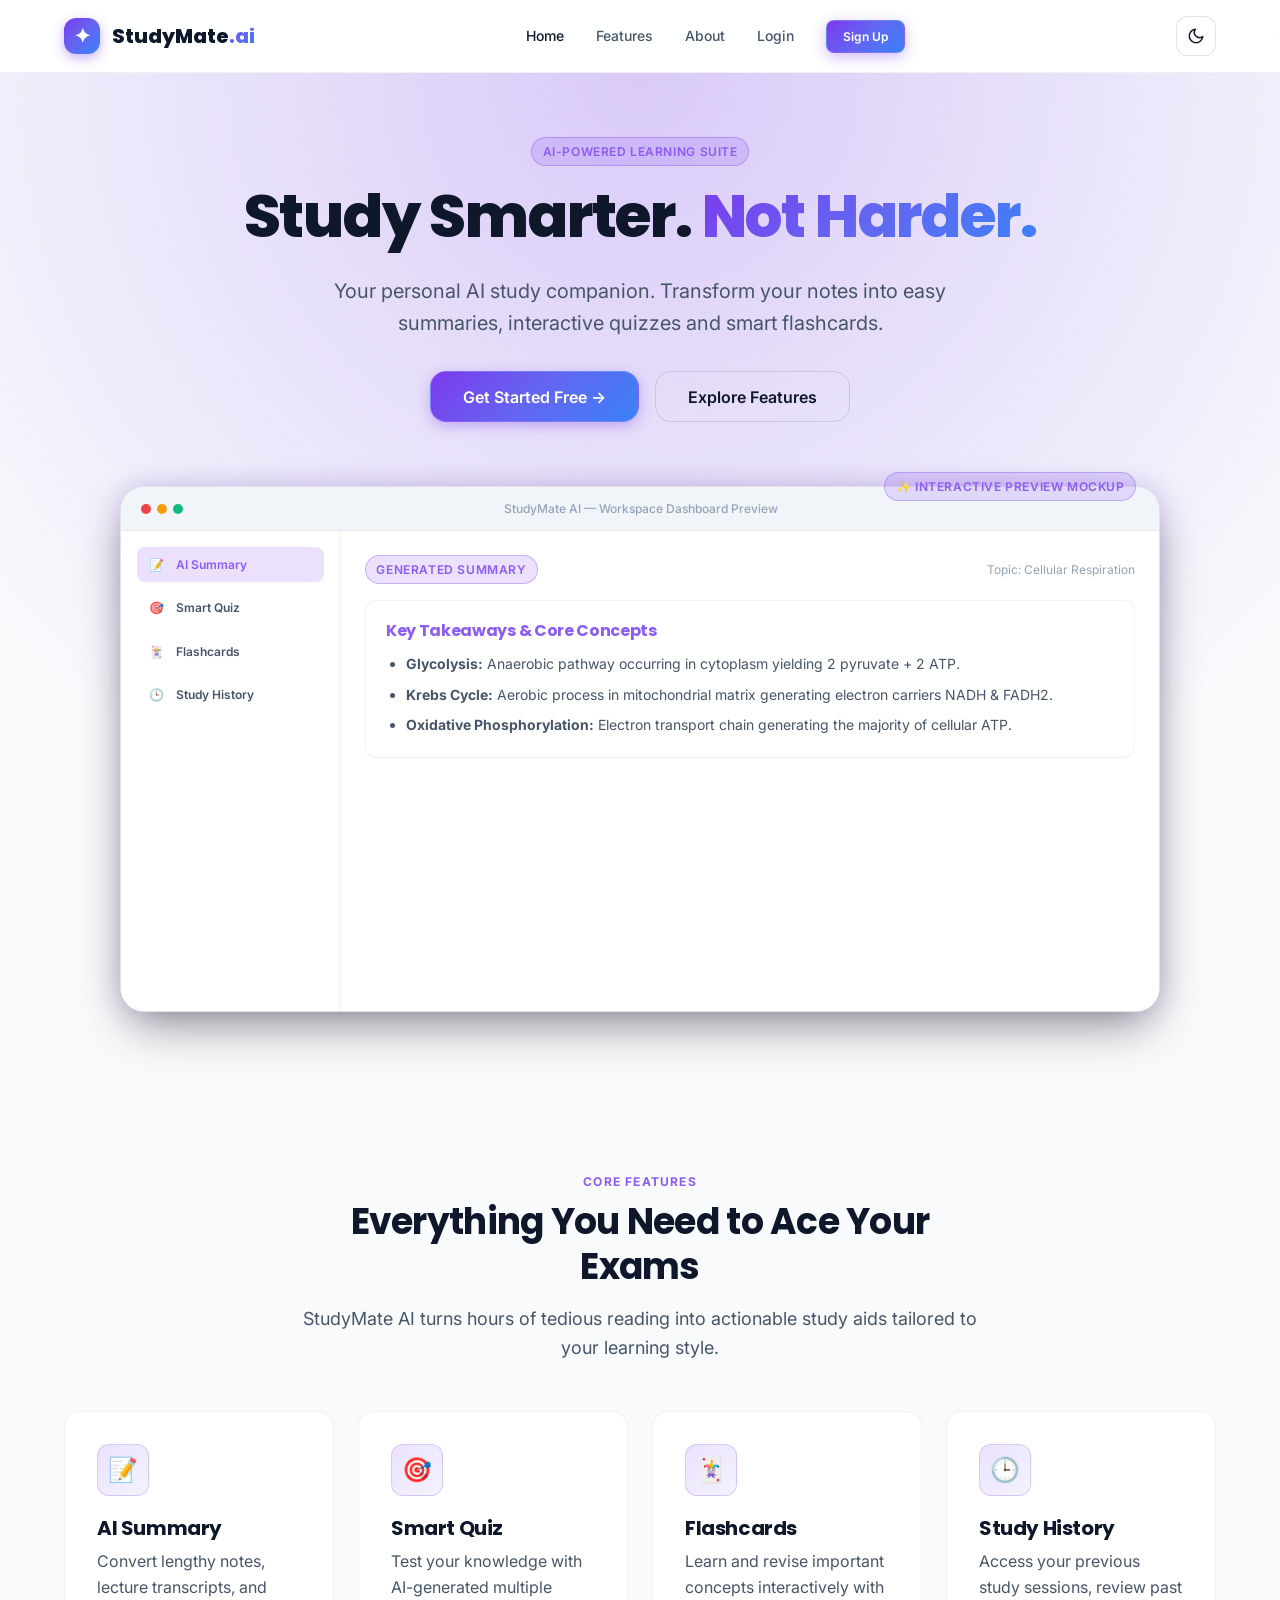
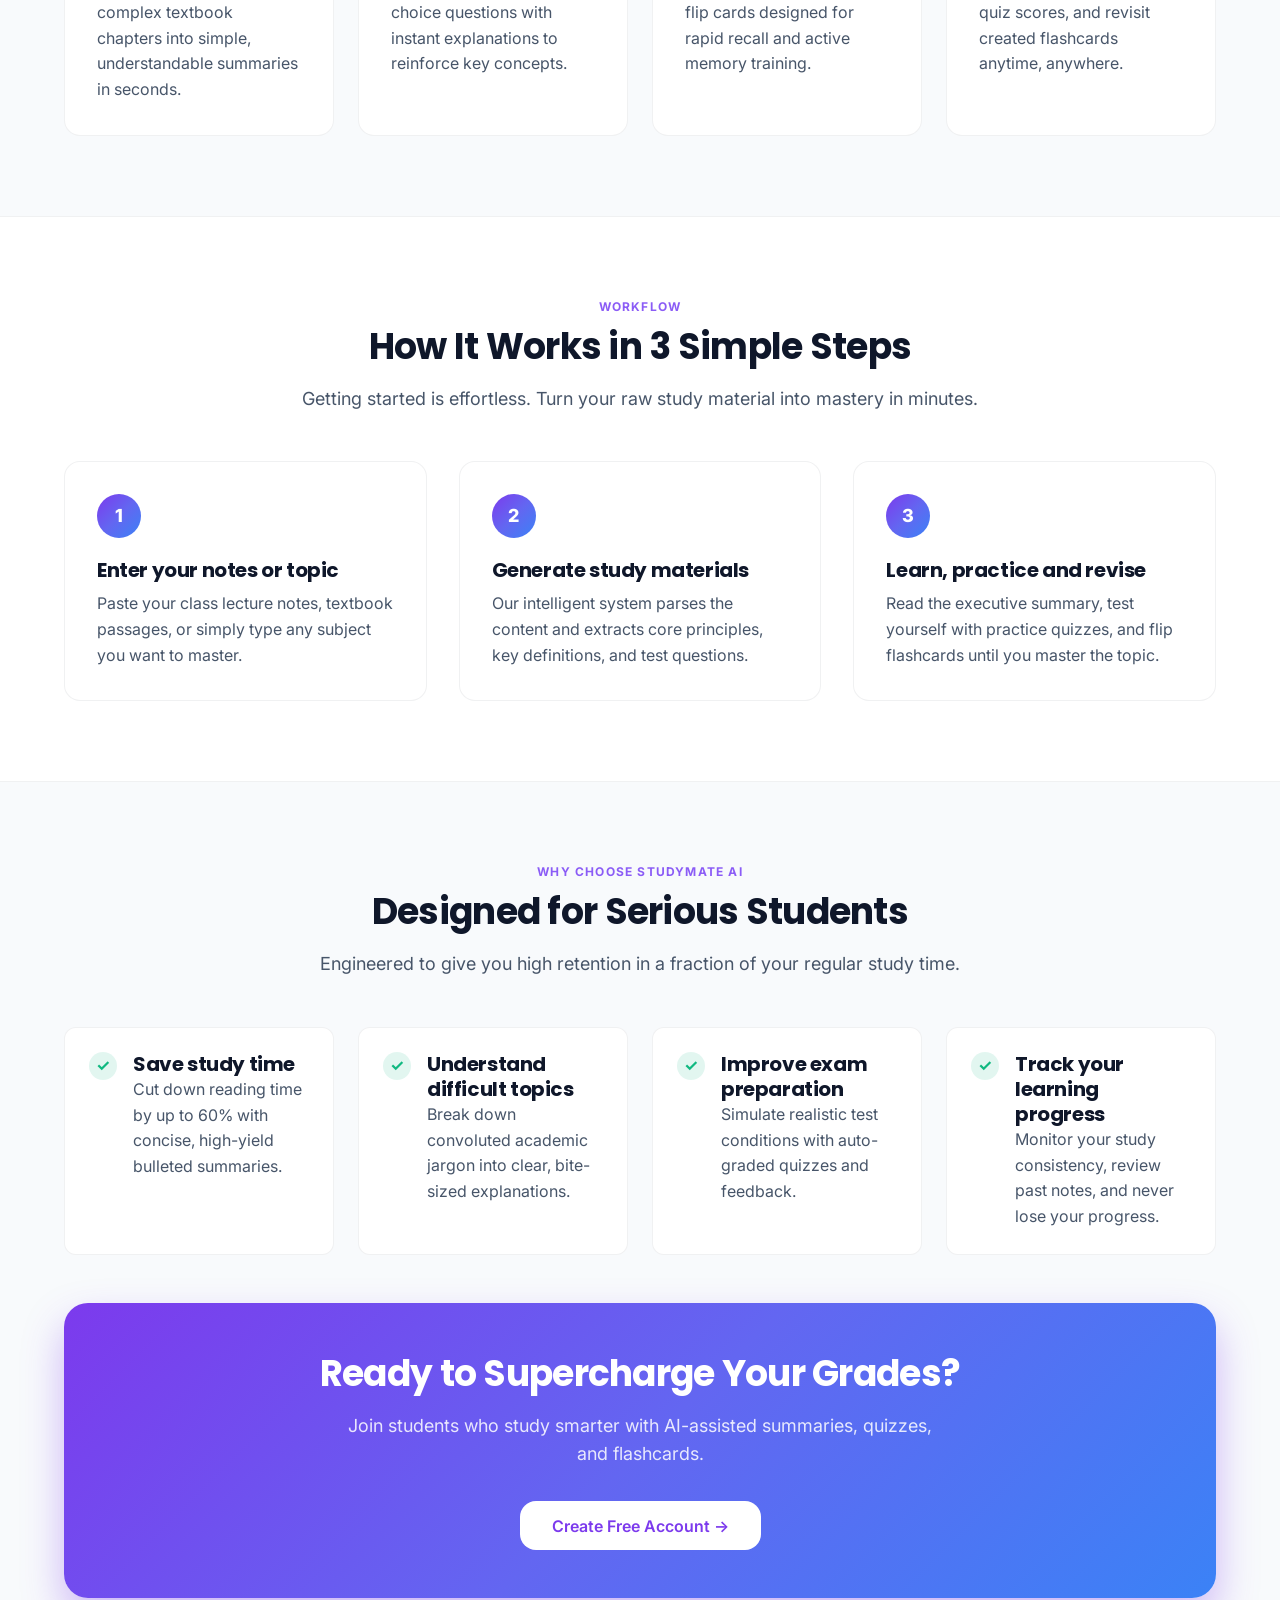
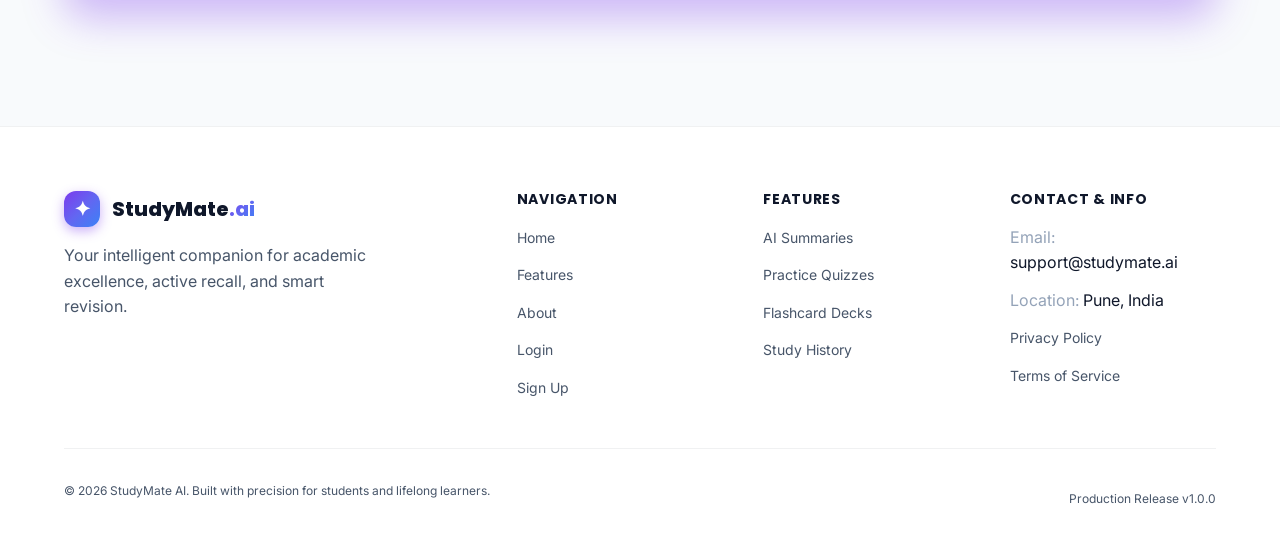
==== commit 561e2c68: "feat(phase-3): complete 30-day streak calendar, dashboard telemetry, study preferences, hardened fir" ====
--- a/index.html
+++ b/index.html
@@ -370,7 +370,7 @@
 
       <div class="footer-bottom">
         <p>&copy; 2026 StudyMate AI. Built with precision for students and lifelong learners.</p>
-        <p>Phase 1 Foundation Release</p>
+        <p>Production Release v1.0.0</p>
       </div>
     </div>
   </footer>
@@ -379,3 +379,4 @@
   <script type="module" src="js/pages/landing.js"></script>
 </body>
 </html>
+
--- a/css/variables.css
+++ b/css/variables.css
@@ -148,3 +148,4 @@
   --glass-shadow: 0 8px 30px 0 rgba(15, 23, 42, 0.06);
   --glass-backdrop: blur(14px);
 }
+
--- a/css/base.css
+++ b/css/base.css
@@ -128,3 +128,4 @@
   -webkit-text-fill-color: transparent;
   background-clip: text;
 }
+
--- a/css/components.css
+++ b/css/components.css
@@ -553,3 +553,4 @@
   font-size: 1.25rem;
   box-shadow: 0 4px 12px rgba(124, 58, 237, 0.4);
 }
+
--- a/css/pages/landing.css
+++ b/css/pages/landing.css
@@ -568,3 +568,4 @@
     gap: var(--space-8);
   }
 }
+
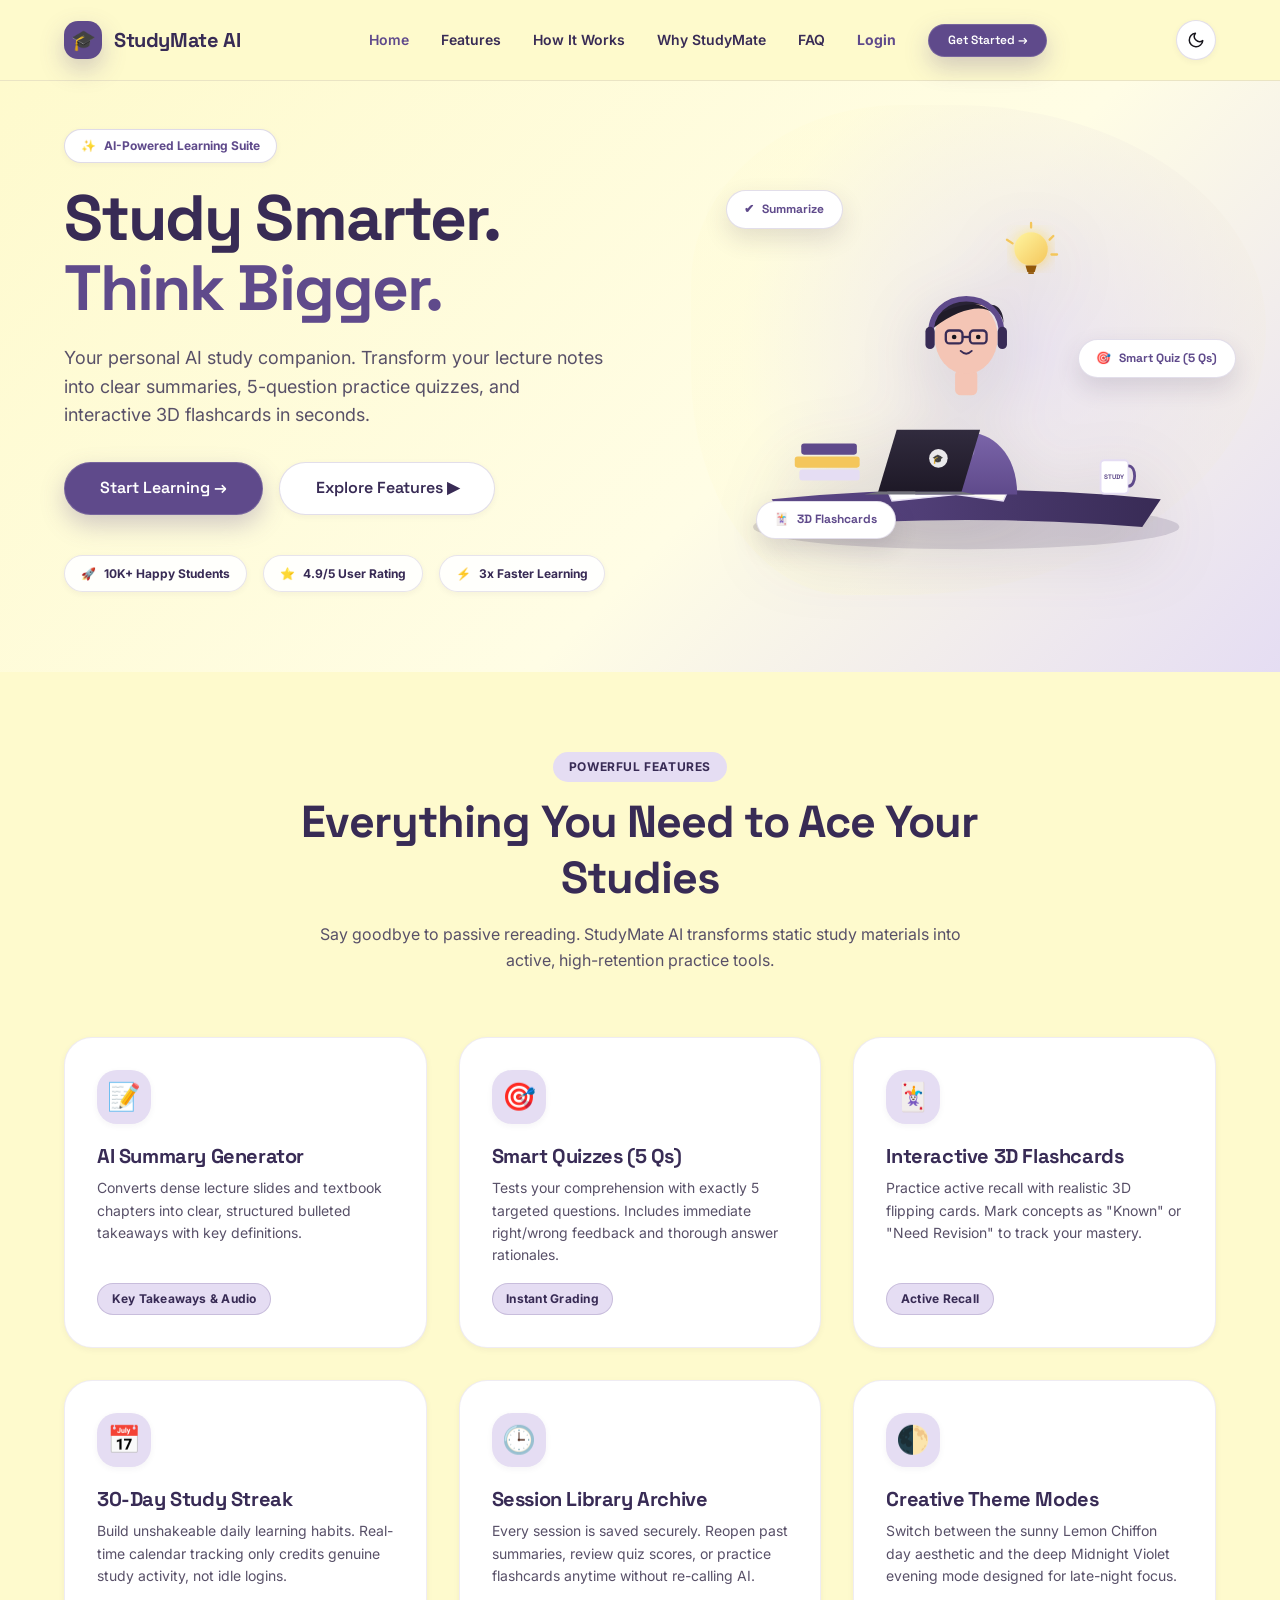
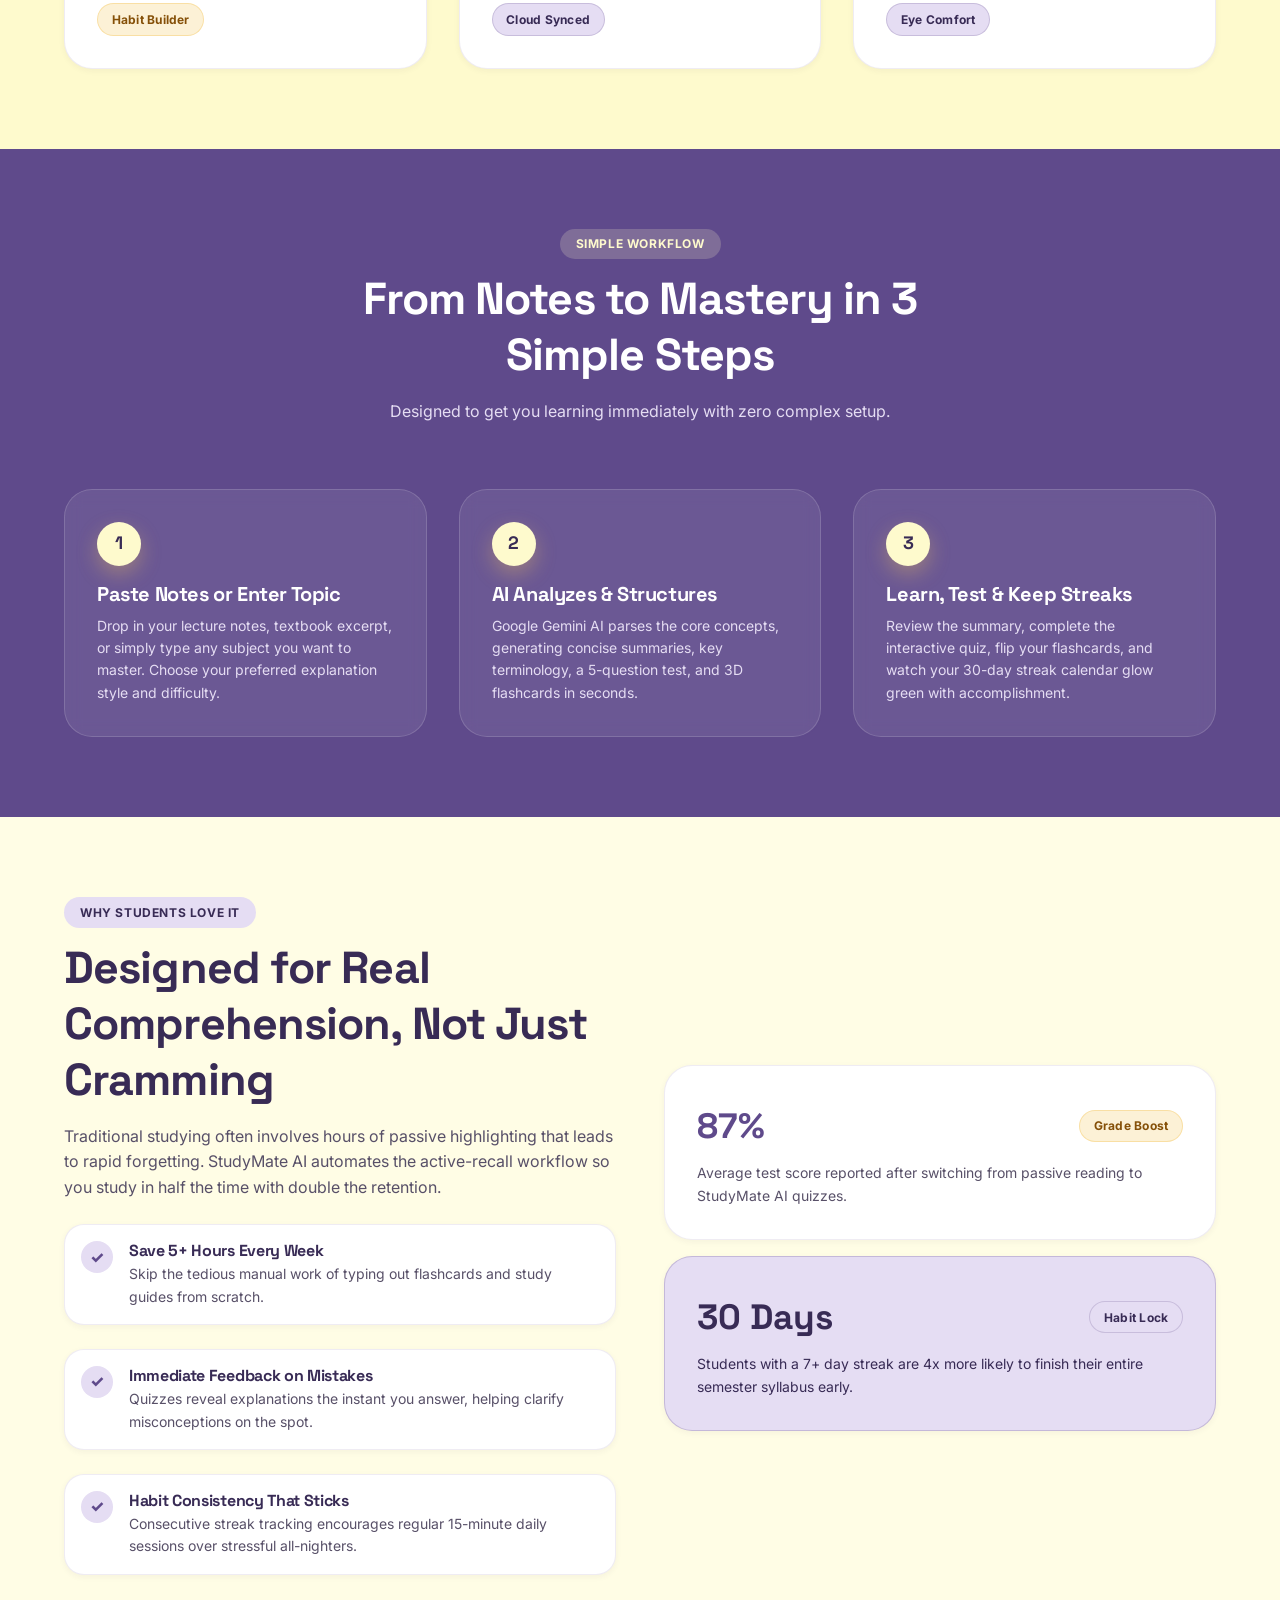
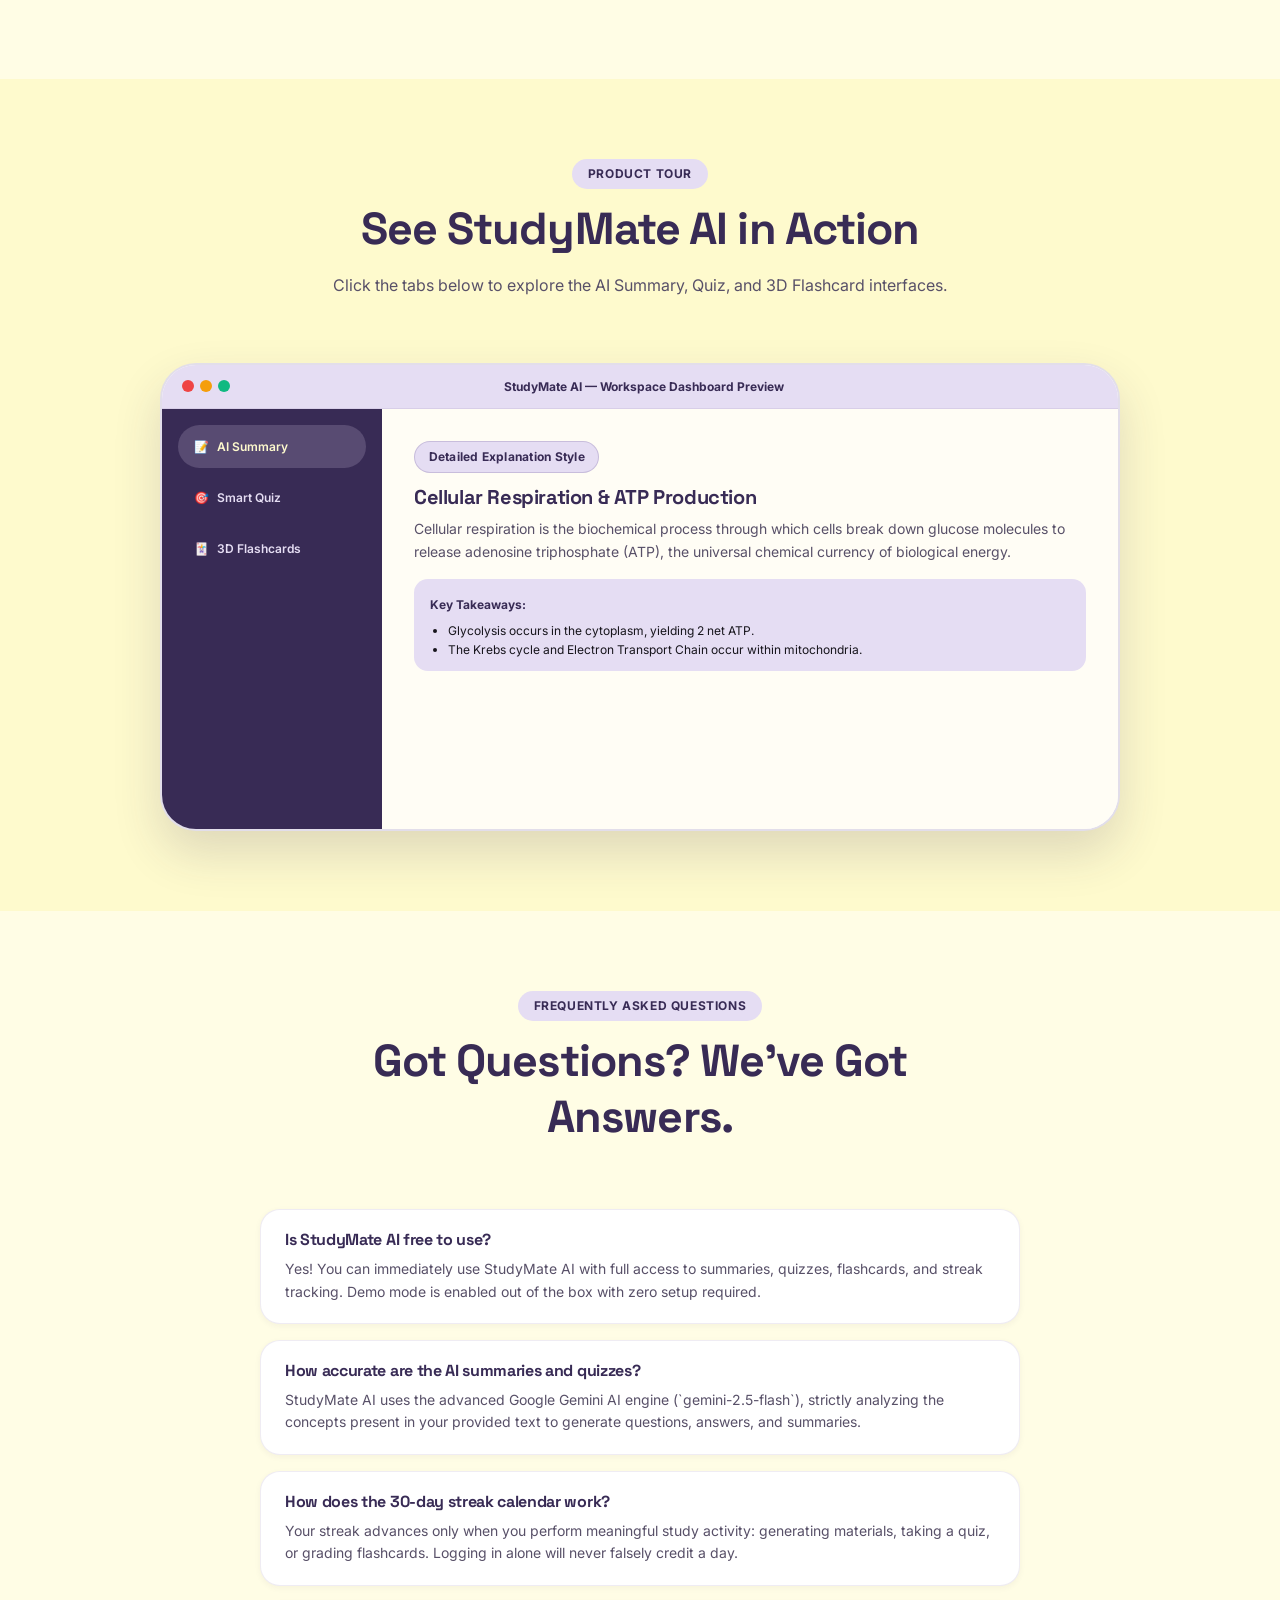
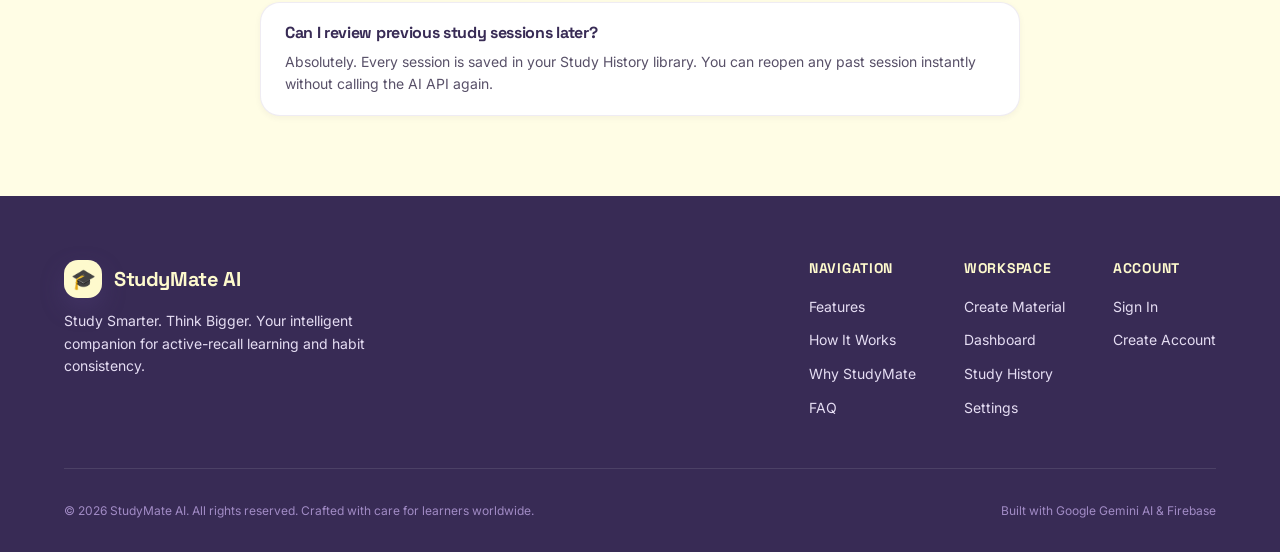
==== commit 64476805: "feat: complete creative visual redesign with Lemon Chiffon & Ultra Violet palette, 3D illustrations," ====
--- a/index.html
+++ b/index.html
@@ -1,11 +1,11 @@
 <!DOCTYPE html>
-<html lang="en" data-theme="dark">
+<html lang="en" data-theme="light">
 
 <head>
   <meta charset="UTF-8">
   <meta name="viewport" content="width=device-width, initial-scale=1.0">
-  <meta name="description" content="StudyMate AI - Your personal AI study companion. Transform notes into summaries, interactive quizzes, and smart flashcards.">
-  <title>StudyMate AI — Study Smarter. Not Harder.</title>
+  <meta name="description" content="StudyMate AI - Study Smarter. Think Bigger. Your personal AI study companion for summaries, 5-question quizzes, and interactive 3D flashcards.">
+  <title>StudyMate AI — Study Smarter. Think Bigger.</title>
 
   <!-- Google Fonts Preconnect -->
   <link rel="preconnect" href="https://fonts.googleapis.com">
@@ -26,17 +26,19 @@
   <header class="site-header">
     <div class="container navbar">
       <a href="index.html" class="brand-logo" aria-label="StudyMate AI Home">
-        <span class="brand-icon" aria-hidden="true">✦</span>
-        <span>StudyMate<span class="gradient-text">.ai</span></span>
+        <span class="brand-icon" aria-hidden="true">🎓</span>
+        <span>StudyMate AI</span>
       </a>
 
-      <!-- Desktop & Mobile Navigation Links -->
+      <!-- Desktop Navigation Links -->
       <nav id="nav-menu" class="nav-menu" aria-label="Main Navigation">
         <a href="#top" class="nav-link active">Home</a>
         <a href="#features" class="nav-link">Features</a>
-        <a href="#how-it-works" class="nav-link">About</a>
-        <a href="login.html" class="nav-link">Login</a>
-        <a href="signup.html" class="btn btn-primary btn-sm">Sign Up</a>
+        <a href="#how-it-works" class="nav-link">How It Works</a>
+        <a href="#why-us" class="nav-link">Why StudyMate</a>
+        <a href="#faq" class="nav-link">FAQ</a>
+        <a href="login.html" class="nav-link" style="font-weight: 700; color: var(--primary);">Login</a>
+        <a href="signup.html" class="btn btn-primary btn-sm">Get Started →</a>
       </nav>
 
       <!-- Right Header Actions (Theme Toggle & Mobile Menu) -->
@@ -45,7 +47,7 @@
           <!-- Icon injected by theme.js -->
         </button>
         <button type="button" id="mobile-menu-btn" class="mobile-menu-btn" aria-label="Toggle navigation menu" aria-expanded="false">
-          <svg width="22" height="22" viewBox="0 0 24 24" fill="none" stroke="currentColor" stroke-width="2" stroke-linecap="round" stroke-linejoin="round">
+          <svg width="22" height="22" viewBox="0 0 24 24" fill="none" stroke="currentColor" stroke-width="2.2" stroke-linecap="round" stroke-linejoin="round">
             <line x1="3" y1="12" x2="21" y2="12"></line>
             <line x1="3" y1="6" x2="21" y2="6"></line>
             <line x1="3" y1="18" x2="21" y2="18"></line>
@@ -56,126 +58,434 @@
   </header>
 
   <!-- ========================================================================
-       Hero Section
+       Hero Section (Creative 2-Column with 3D Illustration)
        ======================================================================== -->
   <section class="hero-section">
     <div class="container">
-      <div class="hero-badge-wrapper">
-        <span class="badge badge-purple">AI-Powered Learning Suite</span>
-      </div>
-
-      <h1 class="hero-title">
-        Study Smarter. <span class="gradient-text">Not Harder.</span>
-      </h1>
-
-      <p class="hero-subtitle">
-        Your personal AI study companion. Transform your notes into easy summaries, interactive quizzes and smart flashcards.
-      </p>
-
-      <div class="hero-cta-group">
-        <a href="signup.html" class="btn btn-primary btn-lg">Get Started Free →</a>
-        <a href="#features" class="btn btn-outline btn-lg">Explore Features</a>
-      </div>
-
-      <!-- Dashboard Preview Mockup (Visual Mockup) -->
-      <div class="preview-mockup-container">
-        <div class="preview-badge-overlay">
-          <span class="badge badge-purple">✨ Interactive Preview Mockup</span>
-        </div>
-
-        <div class="preview-mockup-frame">
-          <div class="mockup-window-bar">
-            <div class="mockup-dots">
-              <span class="mockup-dot dot-red"></span>
-              <span class="mockup-dot dot-yellow"></span>
-              <span class="mockup-dot dot-green"></span>
-            </div>
-            <div class="mockup-window-title">StudyMate AI — Workspace Dashboard Preview</div>
-            <div style="width: 40px;"></div>
-          </div>
-
-          <div class="mockup-body">
-            <!-- Mockup Sidebar Tabs -->
-            <div class="mockup-sidebar">
-              <div class="mockup-nav-item active" data-preview-tab="summary">
-                <span>📝</span> AI Summary
+      <div class="hero-grid">
+        
+        <!-- Left Content -->
+        <div class="hero-content">
+          <div class="hero-badge-pill">
+            <span>✨</span>
+            <span>AI-Powered Learning Suite</span>
+          </div>
+
+          <h1 class="hero-title">
+            Study Smarter.<br>
+            <span class="hero-highlight">Think Bigger.</span>
+          </h1>
+
+          <p class="hero-subtitle">
+            Your personal AI study companion. Transform your lecture notes into clear summaries, 5-question practice quizzes, and interactive 3D flashcards in seconds.
+          </p>
+
+          <div class="hero-cta-group">
+            <a href="signup.html" class="btn btn-primary btn-lg">Start Learning →</a>
+            <a href="#features" class="btn btn-outline btn-lg">Explore Features ▶</a>
+          </div>
+
+          <!-- Social Proof Metrics Row -->
+          <div class="hero-metrics-row">
+            <div class="metric-pill">
+              <span>🚀</span>
+              <span>10K+ Happy Students</span>
+            </div>
+            <div class="metric-pill">
+              <span>⭐</span>
+              <span>4.9/5 User Rating</span>
+            </div>
+            <div class="metric-pill">
+              <span>⚡</span>
+              <span>3x Faster Learning</span>
+            </div>
+          </div>
+        </div>
+
+        <!-- Right 3D Visual Composition -->
+        <div class="hero-visual">
+          <div class="hero-illustration-wrapper">
+            <div class="hero-backdrop-wave" aria-hidden="true"></div>
+
+            <!-- Floating Learning Badges -->
+            <div class="floating-badge badge-pos-1">
+              <span>✔</span>
+              <span>Summarize</span>
+            </div>
+            <div class="floating-badge badge-pos-2">
+              <span>🎯</span>
+              <span>Smart Quiz (5 Qs)</span>
+            </div>
+            <div class="floating-badge badge-pos-3">
+              <span>🃏</span>
+              <span>3D Flashcards</span>
+            </div>
+
+            <!-- SVG 3D-Styled Student Illustration -->
+            <svg class="hero-svg-art" viewBox="0 0 540 460" fill="none" xmlns="http://www.w3.org/2000/svg">
+              <defs>
+                <linearGradient id="deskGrad" x1="0" y1="0" x2="1" y2="0">
+                  <stop offset="0%" stop-color="#5F4A8B"/>
+                  <stop offset="100%" stop-color="#382B55"/>
+                </linearGradient>
+                <linearGradient id="hoodieGrad" x1="0" y1="0" x2="0" y2="1">
+                  <stop offset="0%" stop-color="#7B65AA"/>
+                  <stop offset="100%" stop-color="#5F4A8B"/>
+                </linearGradient>
+                <linearGradient id="laptopGrad" x1="0" y1="0" x2="0" y2="1">
+                  <stop offset="0%" stop-color="#312B3E"/>
+                  <stop offset="100%" stop-color="#1E1927"/>
+                </linearGradient>
+                <linearGradient id="bulbGrad" x1="0" y1="0" x2="1" y2="1">
+                  <stop offset="0%" stop-color="#FFF5A0"/>
+                  <stop offset="100%" stop-color="#F4C65B"/>
+                </linearGradient>
+                <filter id="softGlow" x="-20%" y="-20%" width="140%" height="140%">
+                  <feGaussianBlur stdDeviation="8" result="blur" />
+                  <feComposite in="SourceGraphic" in2="blur" operator="over" />
+                </filter>
+              </defs>
+
+              <!-- Study Desk Surface -->
+              <ellipse cx="270" cy="410" rx="230" ry="24" fill="#382B55" opacity="0.15"/>
+              <path d="M 60 380 Q 270 360 480 380 L 460 410 Q 270 395 80 410 Z" fill="url(#deskGrad)"/>
+              
+              <!-- Books Stacked on Left -->
+              <rect x="90" y="348" width="65" height="12" rx="3" fill="#E5DDF3"/>
+              <rect x="85" y="334" width="70" height="12" rx="3" fill="#F4C65B"/>
+              <rect x="92" y="320" width="60" height="12" rx="3" fill="#5F4A8B"/>
+              
+              <!-- Study Coffee Mug on Right -->
+              <rect x="415" y="338" width="30" height="36" rx="4" fill="#FFFFFF" stroke="#E5DDF3" stroke-width="2"/>
+              <path d="M 445 344 C 454 344, 454 366, 445 366" stroke="#5F4A8B" stroke-width="3" fill="none"/>
+              <text x="430" y="358" font-size="7" font-weight="bold" fill="#5F4A8B" text-anchor="middle" font-family="'Space Grotesk', sans-serif">STUDY</text>
+
+              <!-- Open Notebook -->
+              <polygon points="180,360 250,352 260,375 190,382" fill="#FFFFFF" stroke="#E5DDF3" stroke-width="1.5"/>
+              <polygon points="250,352 320,360 310,382 260,375" fill="#FFFDF5" stroke="#E5DDF3" stroke-width="1.5"/>
+              <!-- Pen -->
+              <line x1="280" y1="348" x2="305" y2="370" stroke="#F4C65B" stroke-width="3" stroke-linecap="round"/>
+
+              <!-- Student Body (Purple Hoodie) -->
+              <path d="M 215 375 C 215 285, 325 285, 325 375 Z" fill="url(#hoodieGrad)"/>
+              <!-- Hoodie strings & badge -->
+              <circle cx="270" cy="328" r="9" fill="#FFFFFF" opacity="0.2"/>
+              <text x="270" y="331" font-size="10" fill="#FEFACD" text-anchor="middle">🎓</text>
+
+              <!-- Neck -->
+              <rect x="258" y="240" width="24" height="28" rx="6" fill="#F4C5B5"/>
+
+              <!-- Head & Face -->
+              <ellipse cx="270" cy="205" rx="34" ry="40" fill="#F4C5B5"/>
+              
+              <!-- Cute Dark Wavy Hair -->
+              <path d="M 235 195 C 235 160, 305 160, 305 195 C 305 170, 275 165, 235 195 Z" fill="#201C29"/>
+              <path d="M 232 185 C 242 165, 275 160, 290 172 C 305 165, 312 180, 310 195 C 314 175, 280 155, 232 185 Z" fill="#292336"/>
+
+              <!-- Glasses -->
+              <rect x="248" y="198" width="18" height="14" rx="4" fill="none" stroke="#382B55" stroke-width="2.5"/>
+              <rect x="274" y="198" width="18" height="14" rx="4" fill="none" stroke="#382B55" stroke-width="2.5"/>
+              <line x1="266" y1="205" x2="274" y2="205" stroke="#382B55" stroke-width="2.5"/>
+
+              <!-- Friendly Smile & Eyes -->
+              <circle cx="257" cy="205" r="2.5" fill="#17151C"/>
+              <circle cx="283" cy="205" r="2.5" fill="#17151C"/>
+              <path d="M 264 220 Q 270 226 276 220" stroke="#382B55" stroke-width="2" fill="none" stroke-linecap="round"/>
+
+              <!-- Headphones (Purple & Soft Violet) -->
+              <path d="M 232 205 C 228 150, 312 150, 308 205" stroke="#5F4A8B" stroke-width="6" fill="none" stroke-linecap="round"/>
+              <rect x="226" y="194" width="10" height="24" rx="5" fill="#382B55"/>
+              <rect x="304" y="194" width="10" height="24" rx="5" fill="#382B55"/>
+
+              <!-- Laptop Open with Logo on back -->
+              <polygon points="175,372 265,372 285,305 195,305" fill="url(#laptopGrad)"/>
+              <polygon points="160,375 280,375 265,372 175,372" fill="#71717A"/>
+              <!-- Glowing Cap Logo on Laptop -->
+              <circle cx="240" cy="336" r="10" fill="#FFFFFF" opacity="0.9"/>
+              <text x="240" y="340" font-size="10" fill="#5F4A8B" text-anchor="middle">🎓</text>
+
+              <!-- Floating Glowing Lightbulb Idea above -->
+              <g filter="url(#softGlow)">
+                <circle cx="340" cy="110" r="18" fill="url(#bulbGrad)"/>
+              </g>
+              <path d="M 334 128 L 346 128 L 344 135 L 336 135 Z" fill="#92580A"/>
+              <path d="M 337 136 L 343 136" stroke="#92580A" stroke-width="2"/>
+              <!-- Sparkles -->
+              <path d="M 340 82 L 340 87" stroke="#F4C65B" stroke-width="2.5" stroke-linecap="round"/>
+              <path d="M 364 96 L 360 100" stroke="#F4C65B" stroke-width="2.5" stroke-linecap="round"/>
+              <path d="M 368 116 L 362 116" stroke="#F4C65B" stroke-width="2.5" stroke-linecap="round"/>
+              <path d="M 314 100 L 320 104" stroke="#F4C65B" stroke-width="2.5" stroke-linecap="round"/>
+            </svg>
+          </div>
+        </div>
+
+      </div>
+    </div>
+  </section>
+
+  <!-- ========================================================================
+       Features Section (Lemon Chiffon & Crisp White Cards)
+       ======================================================================== -->
+  <section class="features-section" id="features">
+    <div class="container">
+      <div class="section-header-center">
+        <span class="section-tag">POWERFUL FEATURES</span>
+        <h2 class="section-title">Everything You Need to Ace Your Studies</h2>
+        <p class="section-subtitle">
+          Say goodbye to passive rereading. StudyMate AI transforms static study materials into active, high-retention practice tools.
+        </p>
+      </div>
+
+      <div class="features-grid">
+        <!-- Feature 1: AI Summaries -->
+        <div class="feature-card">
+          <div>
+            <div class="feature-card-icon">📝</div>
+            <h3>AI Summary Generator</h3>
+            <p>Converts dense lecture slides and textbook chapters into clear, structured bulleted takeaways with key definitions.</p>
+          </div>
+          <div style="margin-top: var(--space-4);">
+            <span class="badge badge-purple">Key Takeaways &amp; Audio</span>
+          </div>
+        </div>
+
+        <!-- Feature 2: 5-Question Quizzes -->
+        <div class="feature-card">
+          <div>
+            <div class="feature-card-icon">🎯</div>
+            <h3>Smart Quizzes (5 Qs)</h3>
+            <p>Tests your comprehension with exactly 5 targeted questions. Includes immediate right/wrong feedback and thorough answer rationales.</p>
+          </div>
+          <div style="margin-top: var(--space-4);">
+            <span class="badge badge-purple">Instant Grading</span>
+          </div>
+        </div>
+
+        <!-- Feature 3: 3D Flashcards -->
+        <div class="feature-card">
+          <div>
+            <div class="feature-card-icon">🃏</div>
+            <h3>Interactive 3D Flashcards</h3>
+            <p>Practice active recall with realistic 3D flipping cards. Mark concepts as "Known" or "Need Revision" to track your mastery.</p>
+          </div>
+          <div style="margin-top: var(--space-4);">
+            <span class="badge badge-purple">Active Recall</span>
+          </div>
+        </div>
+
+        <!-- Feature 4: 30-Day Streak Calendar -->
+        <div class="feature-card">
+          <div>
+            <div class="feature-card-icon">📅</div>
+            <h3>30-Day Study Streak</h3>
+            <p>Build unshakeable daily learning habits. Real-time calendar tracking only credits genuine study activity, not idle logins.</p>
+          </div>
+          <div style="margin-top: var(--space-4);">
+            <span class="badge badge-gold">Habit Builder</span>
+          </div>
+        </div>
+
+        <!-- Feature 5: Study History -->
+        <div class="feature-card">
+          <div>
+            <div class="feature-card-icon">🕒</div>
+            <h3>Session Library Archive</h3>
+            <p>Every session is saved securely. Reopen past summaries, review quiz scores, or practice flashcards anytime without re-calling AI.</p>
+          </div>
+          <div style="margin-top: var(--space-4);">
+            <span class="badge badge-purple">Cloud Synced</span>
+          </div>
+        </div>
+
+        <!-- Feature 6: Dark & Light Themes -->
+        <div class="feature-card">
+          <div>
+            <div class="feature-card-icon">🌓</div>
+            <h3>Creative Theme Modes</h3>
+            <p>Switch between the sunny Lemon Chiffon day aesthetic and the deep Midnight Violet evening mode designed for late-night focus.</p>
+          </div>
+          <div style="margin-top: var(--space-4);">
+            <span class="badge badge-purple">Eye Comfort</span>
+          </div>
+        </div>
+      </div>
+    </div>
+  </section>
+
+  <!-- ========================================================================
+       How It Works Section (Ultra Violet Accent Contrast)
+       ======================================================================== -->
+  <section class="how-section" id="how-it-works">
+    <div class="container">
+      <div class="section-header-center">
+        <span class="section-tag">SIMPLE WORKFLOW</span>
+        <h2 class="section-title">From Notes to Mastery in 3 Simple Steps</h2>
+        <p class="section-subtitle">
+          Designed to get you learning immediately with zero complex setup.
+        </p>
+      </div>
+
+      <div class="steps-grid">
+        <div class="step-card">
+          <div class="step-number-badge">1</div>
+          <h3>Paste Notes or Enter Topic</h3>
+          <p>Drop in your lecture notes, textbook excerpt, or simply type any subject you want to master. Choose your preferred explanation style and difficulty.</p>
+        </div>
+
+        <div class="step-card">
+          <div class="step-number-badge">2</div>
+          <h3>AI Analyzes &amp; Structures</h3>
+          <p>Google Gemini AI parses the core concepts, generating concise summaries, key terminology, a 5-question test, and 3D flashcards in seconds.</p>
+        </div>
+
+        <div class="step-card">
+          <div class="step-number-badge">3</div>
+          <h3>Learn, Test &amp; Keep Streaks</h3>
+          <p>Review the summary, complete the interactive quiz, flip your flashcards, and watch your 30-day streak calendar glow green with accomplishment.</p>
+        </div>
+      </div>
+    </div>
+  </section>
+
+  <!-- ========================================================================
+       Why StudyMate AI (Stats & Benefits)
+       ======================================================================== -->
+  <section class="why-section" id="why-us">
+    <div class="container">
+      <div class="why-grid">
+        <div>
+          <span class="section-tag">WHY STUDENTS LOVE IT</span>
+          <h2 class="section-title">Designed for Real Comprehension, Not Just Cramming</h2>
+          <p style="margin-bottom: var(--space-6); font-size: var(--font-base);">
+            Traditional studying often involves hours of passive highlighting that leads to rapid forgetting. StudyMate AI automates the active-recall workflow so you study in half the time with double the retention.
+          </p>
+
+          <div class="why-benefit-item">
+            <div class="why-check-icon">✓</div>
+            <div>
+              <h4>Save 5+ Hours Every Week</h4>
+              <p>Skip the tedious manual work of typing out flashcards and study guides from scratch.</p>
+            </div>
+          </div>
+
+          <div class="why-benefit-item">
+            <div class="why-check-icon">✓</div>
+            <div>
+              <h4>Immediate Feedback on Mistakes</h4>
+              <p>Quizzes reveal explanations the instant you answer, helping clarify misconceptions on the spot.</p>
+            </div>
+          </div>
+
+          <div class="why-benefit-item">
+            <div class="why-check-icon">✓</div>
+            <div>
+              <h4>Habit Consistency That Sticks</h4>
+              <p>Consecutive streak tracking encourages regular 15-minute daily sessions over stressful all-nighters.</p>
+            </div>
+          </div>
+        </div>
+
+        <!-- Stylized Stat Cards Visual -->
+        <div style="display: flex; flex-direction: column; gap: var(--space-4);">
+          <div class="card card-hoverable" style="background: #FFFFFF;">
+            <div style="display: flex; align-items: center; justify-content: space-between;">
+              <span style="font-size: 2.2rem; font-weight: 800; color: var(--primary); font-family: var(--font-heading);">87%</span>
+              <span class="badge badge-gold">Grade Boost</span>
+            </div>
+            <p style="margin-top: var(--space-2); font-size: var(--font-sm);">Average test score reported after switching from passive reading to StudyMate AI quizzes.</p>
+          </div>
+
+          <div class="card card-hoverable" style="background: var(--soft-lavender); border-color: rgba(95,74,139,0.25);">
+            <div style="display: flex; align-items: center; justify-content: space-between;">
+              <span style="font-size: 2.2rem; font-weight: 800; color: var(--dark-violet); font-family: var(--font-heading);">30 Days</span>
+              <span class="badge badge-purple">Habit Lock</span>
+            </div>
+            <p style="margin-top: var(--space-2); font-size: var(--font-sm); color: var(--dark-violet);">Students with a 7+ day streak are 4x more likely to finish their entire semester syllabus early.</p>
+          </div>
+        </div>
+      </div>
+    </div>
+  </section>
+
+  <!-- ========================================================================
+       Interactive Product Preview Mockup
+       ======================================================================== -->
+  <section class="preview-section">
+    <div class="container">
+      <div class="section-header-center">
+        <span class="section-tag">PRODUCT TOUR</span>
+        <h2 class="section-title">See StudyMate AI in Action</h2>
+        <p class="section-subtitle">
+          Click the tabs below to explore the AI Summary, Quiz, and 3D Flashcard interfaces.
+        </p>
+      </div>
+
+      <div class="preview-mockup-frame">
+        <div class="mockup-window-bar">
+          <div class="mockup-dots">
+            <span class="mockup-dot dot-red"></span>
+            <span class="mockup-dot dot-yellow"></span>
+            <span class="mockup-dot dot-green"></span>
+          </div>
+          <div class="mockup-window-title">StudyMate AI — Workspace Dashboard Preview</div>
+          <div style="width: 40px;"></div>
+        </div>
+
+        <div class="mockup-body">
+          <div class="mockup-sidebar">
+            <div class="mockup-nav-item active" data-preview-tab="summary">
+              <span>📝</span>
+              <span>AI Summary</span>
+            </div>
+            <div class="mockup-nav-item" data-preview-tab="quiz">
+              <span>🎯</span>
+              <span>Smart Quiz</span>
+            </div>
+            <div class="mockup-nav-item" data-preview-tab="flashcards">
+              <span>🃏</span>
+              <span>3D Flashcards</span>
+            </div>
+          </div>
+
+          <div class="mockup-content">
+            <!-- Tab 1: Summary -->
+            <div id="preview-tab-summary" class="mockup-tab-content active">
+              <span class="badge badge-purple" style="margin-bottom: var(--space-3);">Detailed Explanation Style</span>
+              <h3 style="font-size: var(--font-xl); color: var(--dark-violet); margin-bottom: var(--space-2);">Cellular Respiration &amp; ATP Production</h3>
+              <p style="font-size: var(--font-sm); line-height: 1.6; margin-bottom: var(--space-4);">
+                Cellular respiration is the biochemical process through which cells break down glucose molecules to release adenosine triphosphate (ATP), the universal chemical currency of biological energy.
+              </p>
+              <div style="background: var(--soft-lavender); padding: var(--space-3) var(--space-4); border-radius: var(--radius-md);">
+                <strong style="color: var(--dark-violet); font-size: var(--font-xs);">Key Takeaways:</strong>
+                <ul style="padding-left: 18px; margin-top: 4px; font-size: var(--font-xs); color: var(--text-primary);">
+                  <li>Glycolysis occurs in the cytoplasm, yielding 2 net ATP.</li>
+                  <li>The Krebs cycle and Electron Transport Chain occur within mitochondria.</li>
+                </ul>
               </div>
-              <div class="mockup-nav-item" data-preview-tab="quiz">
-                <span>🎯</span> Smart Quiz
+            </div>
+
+            <!-- Tab 2: Quiz -->
+            <div id="preview-tab-quiz" class="mockup-tab-content">
+              <span class="badge badge-purple" style="margin-bottom: var(--space-3);">Question 1 of 5 · Medium Difficulty</span>
+              <h3 style="font-size: var(--font-lg); color: var(--dark-violet); margin-bottom: var(--space-4);">Which organelle serves as the primary site of aerobic ATP synthesis?</h3>
+              <div style="display: flex; flex-direction: column; gap: var(--space-2);">
+                <div style="padding: 10px 14px; background: #FFFFFF; border: 1px solid var(--border-subtle); border-radius: var(--radius-md); font-size: var(--font-xs);">A. Endoplasmic Reticulum</div>
+                <div style="padding: 10px 14px; background: var(--success-bg); border: 1.5px solid var(--success); border-radius: var(--radius-md); font-size: var(--font-xs); font-weight: 700; color: var(--success);">B. Mitochondria ✓ Correct</div>
+                <div style="padding: 10px 14px; background: #FFFFFF; border: 1px solid var(--border-subtle); border-radius: var(--radius-md); font-size: var(--font-xs);">C. Golgi Apparatus</div>
               </div>
-              <div class="mockup-nav-item" data-preview-tab="flashcards">
-                <span>🃏</span> Flashcards
-              </div>
-              <div class="mockup-nav-item" data-preview-tab="history">
-                <span>🕒</span> Study History
-              </div>
-            </div>
-
-            <!-- Mockup Active View -->
-            <div class="mockup-content">
-              <!-- Summary Tab Mockup -->
-              <div id="preview-tab-summary" class="mockup-tab-content active">
-                <div style="display: flex; justify-content: space-between; align-items: center;">
-                  <span class="badge badge-purple">Generated Summary</span>
-                  <span style="font-size: var(--font-xs); color: var(--text-muted);">Topic: Cellular Respiration</span>
-                </div>
-                <div class="mockup-summary-box">
-                  <h4>Key Takeaways & Core Concepts</h4>
-                  <ul>
-                    <li><strong>Glycolysis:</strong> Anaerobic pathway occurring in cytoplasm yielding 2 pyruvate + 2 ATP.</li>
-                    <li><strong>Krebs Cycle:</strong> Aerobic process in mitochondrial matrix generating electron carriers NADH & FADH2.</li>
-                    <li><strong>Oxidative Phosphorylation:</strong> Electron transport chain generating the majority of cellular ATP.</li>
-                  </ul>
-                </div>
-              </div>
-
-              <!-- Quiz Tab Mockup -->
-              <div id="preview-tab-quiz" class="mockup-tab-content">
-                <div style="display: flex; justify-content: space-between; align-items: center;">
-                  <span class="badge badge-purple">Practice Question 1 of 5</span>
-                  <span style="font-size: var(--font-xs); color: var(--success);">Difficulty: Intermediate</span>
-                </div>
-                <div class="mockup-quiz-question">
-                  <p><strong>Where does the Krebs cycle take place in eukaryotic cells?</strong></p>
-                  <div class="mockup-quiz-options">
-                    <div class="mockup-quiz-opt">A) Outer mitochondrial membrane</div>
-                    <div class="mockup-quiz-opt is-correct">B) Mitochondrial matrix (Correct)</div>
-                    <div class="mockup-quiz-opt">C) Cellular cytoplasm</div>
-                    <div class="mockup-quiz-opt">D) Endoplasmic reticulum</div>
-                  </div>
-                </div>
-              </div>
-
-              <!-- Flashcards Tab Mockup -->
-              <div id="preview-tab-flashcards" class="mockup-tab-content">
-                <div style="display: flex; justify-content: space-between; align-items: center;">
-                  <span class="badge badge-purple">Flashcard 1 of 12</span>
-                  <span style="font-size: var(--font-xs); color: var(--text-muted); cursor: pointer;">💡 Click card to flip</span>
-                </div>
-                <div id="preview-mockup-flashcard" class="mockup-card-view" style="cursor: pointer;">
-                  <p class="mockup-card-text" style="font-size: var(--font-lg); font-weight: 600; color: var(--text-primary);">
+            </div>
+
+            <!-- Tab 3: Flashcards -->
+            <div id="preview-tab-flashcards" class="mockup-tab-content">
+              <div style="text-align: center; padding: var(--space-4);">
+                <span class="badge badge-purple" style="margin-bottom: var(--space-3);">Interactive 3D Card (Click to flip)</span>
+                <div id="preview-mockup-flashcard" style="margin: var(--space-2) auto; max-width: 320px; min-height: 140px; background: #FFFFFF; border: 2px solid var(--primary); border-radius: var(--radius-xl); padding: var(--space-5); display: flex; align-items: center; justify-content: center; cursor: pointer; box-shadow: var(--shadow-md); transition: transform 0.4s ease;">
+                  <p class="mockup-card-text" style="font-weight: 700; color: var(--dark-violet); margin: 0; font-size: var(--font-sm);">
                     Question: What is the primary biological purpose of Photosynthesis?
                   </p>
-                  <p style="font-size: var(--font-xs); color: var(--text-muted); margin-top: var(--space-4);">
-                    (Click anywhere to see the answer)
-                  </p>
                 </div>
+                <span style="font-size: 11px; color: var(--text-muted);">💡 Click the card to flip between Question and Answer</span>
               </div>
-
-              <!-- History Tab Mockup -->
-              <div id="preview-tab-history" class="mockup-tab-content">
-                <div style="display: flex; justify-content: space-between; align-items: center;">
-                  <span class="badge badge-purple">Recent Sessions</span>
-                  <span style="font-size: var(--font-xs); color: var(--text-muted);">Synced</span>
-                </div>
-                <div class="mockup-summary-box">
-                  <ul>
-                    <li>Biology Chapter 4 — Summary & 10 Quiz Questions (Yesterday)</li>
-                    <li>Macroeconomics Fundamentals — 24 Flashcards (3 days ago)</li>
-                    <li>Computer Architecture — Pipeline hazards review (Last week)</li>
-                  </ul>
-                </div>
-              </div>
             </div>
           </div>
         </div>
@@ -184,140 +494,35 @@
   </section>
 
   <!-- ========================================================================
-       Features Section
-       ======================================================================== -->
-  <section id="features" class="section">
-    <div class="container">
-      <div class="section-header">
-        <p class="section-tag">Core Features</p>
-        <h2 class="section-title">Everything You Need to Ace Your Exams</h2>
-        <p class="section-description">
-          StudyMate AI turns hours of tedious reading into actionable study aids tailored to your learning style.
-        </p>
-      </div>
-
-      <div class="features-grid">
-        <!-- Feature 1: AI Summary -->
-        <div class="feature-card">
-          <div class="feature-icon-wrapper">📝</div>
-          <h3>AI Summary</h3>
-          <p>Convert lengthy notes, lecture transcripts, and complex textbook chapters into simple, understandable summaries in seconds.</p>
-        </div>
-
-        <!-- Feature 2: Smart Quiz -->
-        <div class="feature-card">
-          <div class="feature-icon-wrapper">🎯</div>
-          <h3>Smart Quiz</h3>
-          <p>Test your knowledge with AI-generated multiple choice questions with instant explanations to reinforce key concepts.</p>
-        </div>
-
-        <!-- Feature 3: Flashcards -->
-        <div class="feature-card">
-          <div class="feature-icon-wrapper">🃏</div>
-          <h3>Flashcards</h3>
-          <p>Learn and revise important concepts interactively with flip cards designed for rapid recall and active memory training.</p>
-        </div>
-
-        <!-- Feature 4: Study History -->
-        <div class="feature-card">
-          <div class="feature-icon-wrapper">🕒</div>
-          <h3>Study History</h3>
-          <p>Access your previous study sessions, review past quiz scores, and revisit created flashcards anytime, anywhere.</p>
-        </div>
-      </div>
-    </div>
-  </section>
-
-  <!-- ========================================================================
-       How It Works Section
-       ======================================================================== -->
-  <section id="how-it-works" class="section how-it-works-section">
-    <div class="container">
-      <div class="section-header">
-        <p class="section-tag">Workflow</p>
-        <h2 class="section-title">How It Works in 3 Simple Steps</h2>
-        <p class="section-description">
-          Getting started is effortless. Turn your raw study material into mastery in minutes.
-        </p>
-      </div>
-
-      <div class="steps-grid">
-        <!-- Step 1 -->
-        <div class="step-card">
-          <div class="step-number">1</div>
-          <h3>Enter your notes or topic</h3>
-          <p>Paste your class lecture notes, textbook passages, or simply type any subject you want to master.</p>
-        </div>
-
-        <!-- Step 2 -->
-        <div class="step-card">
-          <div class="step-number">2</div>
-          <h3>Generate study materials</h3>
-          <p>Our intelligent system parses the content and extracts core principles, key definitions, and test questions.</p>
-        </div>
-
-        <!-- Step 3 -->
-        <div class="step-card">
-          <div class="step-number">3</div>
-          <h3>Learn, practice and revise</h3>
-          <p>Read the executive summary, test yourself with practice quizzes, and flip flashcards until you master the topic.</p>
-        </div>
-      </div>
-    </div>
-  </section>
-
-  <!-- ========================================================================
-       Benefits Section
-       ======================================================================== -->
-  <section class="section">
-    <div class="container">
-      <div class="section-header">
-        <p class="section-tag">Why Choose StudyMate AI</p>
-        <h2 class="section-title">Designed for Serious Students</h2>
-        <p class="section-description">
-          Engineered to give you high retention in a fraction of your regular study time.
-        </p>
-      </div>
-
-      <div class="benefits-grid">
-        <div class="benefit-item">
-          <span class="benefit-check" aria-hidden="true">✓</span>
-          <div>
-            <h4>Save study time</h4>
-            <p>Cut down reading time by up to 60% with concise, high-yield bulleted summaries.</p>
-          </div>
-        </div>
-
-        <div class="benefit-item">
-          <span class="benefit-check" aria-hidden="true">✓</span>
-          <div>
-            <h4>Understand difficult topics</h4>
-            <p>Break down convoluted academic jargon into clear, bite-sized explanations.</p>
-          </div>
-        </div>
-
-        <div class="benefit-item">
-          <span class="benefit-check" aria-hidden="true">✓</span>
-          <div>
-            <h4>Improve exam preparation</h4>
-            <p>Simulate realistic test conditions with auto-graded quizzes and feedback.</p>
-          </div>
-        </div>
-
-        <div class="benefit-item">
-          <span class="benefit-check" aria-hidden="true">✓</span>
-          <div>
-            <h4>Track your learning progress</h4>
-            <p>Monitor your study consistency, review past notes, and never lose your progress.</p>
-          </div>
-        </div>
-      </div>
-
-      <!-- Call to Action Banner -->
-      <div class="cta-banner">
-        <h2>Ready to Supercharge Your Grades?</h2>
-        <p>Join students who study smarter with AI-assisted summaries, quizzes, and flashcards.</p>
-        <a href="signup.html" class="btn btn-secondary btn-lg">Create Free Account →</a>
+       FAQ Section
+       ======================================================================== -->
+  <section class="faq-section" id="faq">
+    <div class="container">
+      <div class="section-header-center">
+        <span class="section-tag">FREQUENTLY ASKED QUESTIONS</span>
+        <h2 class="section-title">Got Questions? We've Got Answers.</h2>
+      </div>
+
+      <div class="faq-grid">
+        <div class="faq-item">
+          <h4>Is StudyMate AI free to use?</h4>
+          <p>Yes! You can immediately use StudyMate AI with full access to summaries, quizzes, flashcards, and streak tracking. Demo mode is enabled out of the box with zero setup required.</p>
+        </div>
+
+        <div class="faq-item">
+          <h4>How accurate are the AI summaries and quizzes?</h4>
+          <p>StudyMate AI uses the advanced Google Gemini AI engine (`gemini-2.5-flash`), strictly analyzing the concepts present in your provided text to generate questions, answers, and summaries.</p>
+        </div>
+
+        <div class="faq-item">
+          <h4>How does the 30-day streak calendar work?</h4>
+          <p>Your streak advances only when you perform meaningful study activity: generating materials, taking a quiz, or grading flashcards. Logging in alone will never falsely credit a day.</p>
+        </div>
+
+        <div class="faq-item">
+          <h4>Can I review previous study sessions later?</h4>
+          <p>Absolutely. Every session is saved in your Study History library. You can reopen any past session instantly without calling the AI API again.</p>
+        </div>
       </div>
     </div>
   </section>
@@ -329,54 +534,54 @@
     <div class="container">
       <div class="footer-top">
         <div class="footer-brand">
-          <a href="index.html" class="brand-logo">
-            <span class="brand-icon" aria-hidden="true">✦</span>
-            <span>StudyMate<span class="gradient-text">.ai</span></span>
+          <a href="index.html" class="brand-logo" style="color: #FEFACD;">
+            <span class="brand-icon" style="background: #FEFACD; color: var(--dark-violet);">🎓</span>
+            <span>StudyMate AI</span>
           </a>
-          <p>Your intelligent companion for academic excellence, active recall, and smart revision.</p>
-        </div>
-
-        <div class="footer-col">
-          <h4>Navigation</h4>
-          <ul class="footer-links">
-            <li><a href="#top">Home</a></li>
-            <li><a href="#features">Features</a></li>
-            <li><a href="#how-it-works">About</a></li>
-            <li><a href="login.html">Login</a></li>
-            <li><a href="signup.html">Sign Up</a></li>
-          </ul>
-        </div>
-
-        <div class="footer-col">
-          <h4>Features</h4>
-          <ul class="footer-links">
-            <li><a href="#features">AI Summaries</a></li>
-            <li><a href="#features">Practice Quizzes</a></li>
-            <li><a href="#features">Flashcard Decks</a></li>
-            <li><a href="#features">Study History</a></li>
-          </ul>
-        </div>
-
-        <div class="footer-col">
-          <h4>Contact & Info</h4>
-          <ul class="footer-links">
-            <li><span style="color: var(--text-muted);">Email:</span> support@studymate.ai</li>
-            <li><span style="color: var(--text-muted);">Location:</span> Pune, India</li>
-            <li><a href="#">Privacy Policy</a></li>
-            <li><a href="#">Terms of Service</a></li>
-          </ul>
+          <p>
+            Study Smarter. Think Bigger. Your intelligent companion for active-recall learning and habit consistency.
+          </p>
+        </div>
+
+        <div class="footer-links-group">
+          <div class="footer-col">
+            <h5>NAVIGATION</h5>
+            <ul>
+              <li><a href="#features">Features</a></li>
+              <li><a href="#how-it-works">How It Works</a></li>
+              <li><a href="#why-us">Why StudyMate</a></li>
+              <li><a href="#faq">FAQ</a></li>
+            </ul>
+          </div>
+
+          <div class="footer-col">
+            <h5>WORKSPACE</h5>
+            <ul>
+              <li><a href="study.html">Create Material</a></li>
+              <li><a href="dashboard.html">Dashboard</a></li>
+              <li><a href="history.html">Study History</a></li>
+              <li><a href="settings.html">Settings</a></li>
+            </ul>
+          </div>
+
+          <div class="footer-col">
+            <h5>ACCOUNT</h5>
+            <ul>
+              <li><a href="login.html">Sign In</a></li>
+              <li><a href="signup.html">Create Account</a></li>
+            </ul>
+          </div>
         </div>
       </div>
 
       <div class="footer-bottom">
-        <p>&copy; 2026 StudyMate AI. Built with precision for students and lifelong learners.</p>
-        <p>Production Release v1.0.0</p>
+        <span>© 2026 StudyMate AI. All rights reserved. Crafted with care for learners worldwide.</span>
+        <span>Built with Google Gemini AI &amp; Firebase</span>
       </div>
     </div>
   </footer>
 
-  <!-- Scripts -->
+  <!-- Script Modules -->
   <script type="module" src="js/pages/landing.js"></script>
 </body>
 </html>
-
--- a/css/variables.css
+++ b/css/variables.css
@@ -1,11 +1,11 @@
 /* ==========================================================================
-   StudyMate AI - CSS Variables & Design Tokens (Dark & Light Themes)
+   StudyMate AI - Design System & CSS Variables (Lemon Chiffon & Ultra Violet)
    ========================================================================== */
 
 :root {
   /* Font Families */
-  --font-sans: 'Inter', -apple-system, BlinkMacSystemFont, 'Segoe UI', Roboto, Helvetica, Arial, sans-serif;
-  --font-heading: 'Poppins', var(--font-sans);
+  --font-sans: 'Inter', -apple-system, BlinkMacSystemFont, 'Segoe UI', Roboto, sans-serif;
+  --font-heading: 'Space Grotesk', -apple-system, BlinkMacSystemFont, 'Segoe UI', sans-serif;
 
   /* Font Sizes */
   --font-xs: 0.75rem;     /* 12px */
@@ -34,118 +34,126 @@
   --space-24: 6rem;     /* 96px */
 
   /* Border Radii */
-  --radius-xs: 4px;
-  --radius-sm: 8px;
-  --radius-md: 12px;
-  --radius-lg: 16px;
-  --radius-xl: 24px;
+  --radius-xs: 6px;
+  --radius-sm: 10px;
+  --radius-md: 14px;
+  --radius-lg: 20px;
+  --radius-xl: 28px;
+  --radius-2xl: 36px;
   --radius-full: 9999px;
 
   /* Transitions */
   --transition-fast: 150ms cubic-bezier(0.4, 0, 0.2, 1);
   --transition-normal: 250ms cubic-bezier(0.4, 0, 0.2, 1);
-  --transition-slow: 400ms cubic-bezier(0.4, 0, 0.2, 1);
+  --transition-slow: 400ms cubic-bezier(0.16, 1, 0.3, 1);
 
-  /* Primary Brand Accent Colors (Shared) */
-  --primary: #7c3aed;
-  --primary-hover: #6d28d9;
-  --primary-light: #8b5cf6;
-  --secondary: #6366f1;
-  --secondary-hover: #4f46e5;
-  --accent-cyan: #06b6d4;
+  /* Brand Palette (Creative EdTech Specification) */
+  --lemon-chiffon: #FEFACD;
+  --pale-yellow: #FFFDE5;
+  --warm-white: #FFFDF5;
+  --pure-white: #FFFFFF;
+  --ultra-violet: #5F4A8B;
+  --dark-violet: #382B55;
+  --soft-lavender: #E5DDF3;
+  --charcoal: #17151C;
+  --soft-peach: #F4C5B5;
+  --golden-yellow: #F4C65B;
+  --muted-purple: #A18BC5;
+
+  /* Primary Brand Tokens (Light Default) */
+  --primary: #5F4A8B;
+  --primary-hover: #4d3a73;
+  --primary-light: #7b65aa;
+  --primary-glow: rgba(95, 74, 139, 0.25);
+  
+  --secondary: #382B55;
+  --secondary-hover: #291e40;
+  
+  --accent: #F4C65B;
+  --accent-hover: #e0b043;
+  --accent-light: #FEFACD;
 
   /* Gradients */
-  --gradient-primary: linear-gradient(135deg, #7c3aed 0%, #6366f1 50%, #3b82f6 100%);
-  --gradient-subtle: linear-gradient(135deg, rgba(124, 58, 237, 0.15) 0%, rgba(99, 102, 241, 0.08) 100%);
-  --gradient-glow: radial-gradient(circle at 50% 0%, rgba(124, 58, 237, 0.25) 0%, rgba(15, 23, 42, 0) 70%);
+  --gradient-primary: linear-gradient(135deg, #5F4A8B 0%, #382B55 100%);
+  --gradient-hero: linear-gradient(135deg, #FEFACD 0%, #FFFDE5 60%, #E5DDF3 100%);
+  --gradient-gold: linear-gradient(135deg, #F4C65B 0%, #e89e38 100%);
+  --gradient-lavender: linear-gradient(135deg, #E5DDF3 0%, #FFFFFF 100%);
+  --gradient-subtle: linear-gradient(135deg, rgba(95, 74, 139, 0.08) 0%, rgba(229, 221, 243, 0.4) 100%);
 
   /* Status Colors */
   --success: #10b981;
   --success-bg: rgba(16, 185, 129, 0.12);
-  --warning: #f59e0b;
-  --warning-bg: rgba(245, 158, 11, 0.12);
+  --warning: #F4C65B;
+  --warning-bg: rgba(244, 198, 91, 0.18);
   --error: #ef4444;
   --error-bg: rgba(239, 68, 68, 0.12);
-  --info: #3b82f6;
-  --info-bg: rgba(59, 130, 246, 0.12);
+  --info: #5F4A8B;
+  --info-bg: rgba(95, 74, 139, 0.12);
+
+  /* Shadows */
+  --shadow-sm: 0 2px 6px rgba(56, 43, 85, 0.05);
+  --shadow-md: 0 6px 18px rgba(56, 43, 85, 0.08);
+  --shadow-lg: 0 14px 32px rgba(56, 43, 85, 0.12);
+  --shadow-xl: 0 22px 48px rgba(56, 43, 85, 0.16);
+  --shadow-purple: 0 10px 25px rgba(95, 74, 139, 0.28);
+  --shadow-gold: 0 8px 20px rgba(244, 198, 91, 0.35);
+
+  /* Light Theme (Default) */
+  --color-scheme: light;
+  --bg-page: #FEFACD;
+  --bg-surface: #FFFFFF;
+  --bg-card: #FFFFFF;
+  --bg-card-hover: #FFFDF5;
+  --bg-card-alt: #FFFDE5;
+  --bg-card-lavender: #E5DDF3;
+  --bg-glass: rgba(255, 255, 255, 0.88);
+  --bg-input: #FFFFFF;
+  --bg-dropdown: #FFFFFF;
+  --bg-sidebar: #382B55;
+  --bg-sidebar-active: rgba(229, 221, 243, 0.18);
+
+  --text-primary: #17151C;
+  --text-secondary: #585068;
+  --text-muted: #877d9c;
+  --text-inverse: #FFFFFF;
+  --text-heading: #382B55;
+
+  --border-subtle: rgba(95, 74, 139, 0.1);
+  --border-default: rgba(95, 74, 139, 0.18);
+  --border-focus: #5F4A8B;
 }
 
 /* ==========================================================================
-   Dark Theme (Default)
+   Dark Theme (Creative Midnight Specification)
    ========================================================================== */
-:root,
 [data-theme="dark"] {
   --color-scheme: dark;
 
-  /* Backgrounds */
-  --bg-page: #0b0f19;
-  --bg-surface: #111827;
-  --bg-card: #151d30;
-  --bg-card-hover: #1c263f;
-  --bg-card-alt: #0d1527;
-  --bg-glass: rgba(17, 24, 39, 0.75);
-  --bg-input: #131c31;
-  --bg-dropdown: #162036;
+  --bg-page: #17151C;
+  --bg-surface: #282333;
+  --bg-card: #282333;
+  --bg-card-hover: #312b3e;
+  --bg-card-alt: #201c29;
+  --bg-card-lavender: #382f49;
+  --bg-glass: rgba(40, 35, 51, 0.85);
+  --bg-input: #1f1b27;
+  --bg-dropdown: #282333;
+  --bg-sidebar: #201c29;
+  --bg-sidebar-active: rgba(254, 250, 205, 0.12);
 
-  /* Text Colors */
-  --text-primary: #f8fafc;
-  --text-secondary: #94a3b8;
-  --text-muted: #64748b;
-  --text-inverse: #0b0f19;
+  --text-primary: #FFFDF5;
+  --text-secondary: #B9A9D5;
+  --text-muted: #8574a4;
+  --text-inverse: #17151C;
+  --text-heading: #FEFACD;
 
-  /* Borders & Dividers */
-  --border-subtle: rgba(255, 255, 255, 0.08);
-  --border-default: rgba(255, 255, 255, 0.14);
-  --border-focus: #8b5cf6;
+  --border-subtle: rgba(254, 250, 205, 0.08);
+  --border-default: rgba(254, 250, 205, 0.16);
+  --border-focus: #FEFACD;
 
-  /* Shadows */
-  --shadow-sm: 0 1px 2px 0 rgba(0, 0, 0, 0.4);
-  --shadow-md: 0 4px 12px -1px rgba(0, 0, 0, 0.45);
-  --shadow-lg: 0 10px 25px -3px rgba(0, 0, 0, 0.55);
-  --shadow-glow: 0 0 25px rgba(124, 58, 237, 0.35);
-
-  /* Glassmorphism */
-  --glass-border: 1px solid rgba(255, 255, 255, 0.08);
-  --glass-shadow: 0 8px 32px 0 rgba(0, 0, 0, 0.37);
-  --glass-backdrop: blur(14px);
+  --shadow-sm: 0 2px 6px rgba(0, 0, 0, 0.3);
+  --shadow-md: 0 6px 18px rgba(0, 0, 0, 0.4);
+  --shadow-lg: 0 14px 32px rgba(0, 0, 0, 0.5);
+  --shadow-xl: 0 22px 48px rgba(0, 0, 0, 0.6);
+  --shadow-purple: 0 10px 25px rgba(95, 74, 139, 0.45);
 }
-
-/* ==========================================================================
-   Light Theme Alternative
-   ========================================================================== */
-[data-theme="light"] {
-  --color-scheme: light;
-
-  /* Backgrounds */
-  --bg-page: #f8fafc;
-  --bg-surface: #ffffff;
-  --bg-card: #ffffff;
-  --bg-card-hover: #f1f5f9;
-  --bg-card-alt: #f1f5f9;
-  --bg-glass: rgba(255, 255, 255, 0.85);
-  --bg-input: #f8fafc;
-  --dropdown-bg: #ffffff;
-
-  /* Text Colors */
-  --text-primary: #0f172a;
-  --text-secondary: #475569;
-  --text-muted: #94a3b8;
-  --text-inverse: #ffffff;
-
-  /* Borders & Dividers */
-  --border-subtle: rgba(15, 23, 42, 0.06);
-  --border-default: rgba(15, 23, 42, 0.12);
-  --border-focus: #7c3aed;
-
-  /* Shadows */
-  --shadow-sm: 0 1px 3px 0 rgba(15, 23, 42, 0.06);
-  --shadow-md: 0 4px 14px -1px rgba(15, 23, 42, 0.08);
-  --shadow-lg: 0 12px 28px -4px rgba(15, 23, 42, 0.12);
-  --shadow-glow: 0 0 25px rgba(124, 58, 237, 0.2);
-
-  /* Glassmorphism */
-  --glass-border: 1px solid rgba(15, 23, 42, 0.08);
-  --glass-shadow: 0 8px 30px 0 rgba(15, 23, 42, 0.06);
-  --glass-backdrop: blur(14px);
-}
-
--- a/css/base.css
+++ b/css/base.css
@@ -2,7 +2,7 @@
    StudyMate AI - Base Styles, Resets & Global Typography
    ========================================================================== */
 
-@import url('https://fonts.googleapis.com/css2?family=Inter:wght@300;400;500;600;700;800&family=Poppins:wght@600;700;800&display=swap');
+@import url('https://fonts.googleapis.com/css2?family=Inter:wght@300;400;500;600;700;800&family=Space+Grotesk:wght@500;600;700&display=swap');
 
 *, *::before, *::after {
   box-sizing: border-box;
--- a/css/components.css
+++ b/css/components.css
@@ -1,5 +1,5 @@
 /* ==========================================================================
-   StudyMate AI - Reusable UI Components
+   StudyMate AI - Reusable UI Components (Creative Lemon & Ultra Violet Edition)
    ========================================================================== */
 
 /* --------------------------------------------------------------------------
@@ -10,10 +10,11 @@
   align-items: center;
   justify-content: center;
   gap: var(--space-2);
-  padding: 0.75rem 1.5rem;
+  padding: 0.8rem 1.6rem;
+  font-family: var(--font-heading);
   font-weight: 600;
   font-size: var(--font-sm);
-  border-radius: var(--radius-md);
+  border-radius: var(--radius-full);
   border: 1px solid transparent;
   cursor: pointer;
   text-decoration: none;
@@ -29,45 +30,66 @@
 
 .btn:disabled,
 .btn[aria-disabled="true"] {
-  opacity: 0.6;
+  opacity: 0.55;
   cursor: not-allowed;
   pointer-events: none;
 }
 
 .btn-primary {
-  background: var(--gradient-primary);
+  background: var(--primary);
   color: #ffffff;
-  box-shadow: 0 4px 14px 0 rgba(124, 58, 237, 0.35);
+  box-shadow: var(--shadow-purple);
   border: 1px solid rgba(255, 255, 255, 0.15);
 }
 
 .btn-primary:hover {
-  background: linear-gradient(135deg, #6d28d9 0%, #4f46e5 50%, #2563eb 100%);
-  box-shadow: 0 6px 20px 0 rgba(124, 58, 237, 0.5);
+  background: var(--primary-hover);
+  box-shadow: 0 8px 25px rgba(95, 74, 139, 0.45);
+  transform: translateY(-2px);
   color: #ffffff;
 }
 
+.btn-gold,
+.btn-accent {
+  background: var(--gradient-gold);
+  color: #17151C;
+  font-weight: 700;
+  box-shadow: var(--shadow-gold);
+  border: 1px solid rgba(255, 255, 255, 0.35);
+}
+
+.btn-gold:hover,
+.btn-accent:hover {
+  box-shadow: 0 10px 28px rgba(244, 198, 91, 0.55);
+  transform: translateY(-2px);
+  color: #17151C;
+}
+
 .btn-secondary {
-  background-color: var(--bg-surface);
-  color: var(--text-primary);
-  border: 1px solid var(--border-default);
+  background-color: var(--soft-lavender);
+  color: var(--dark-violet);
+  border: 1px solid rgba(95, 74, 139, 0.18);
+  font-weight: 600;
 }
 
 .btn-secondary:hover {
-  background-color: var(--bg-card-hover);
-  border-color: var(--border-focus);
-  color: var(--text-primary);
+  background-color: #d9cde9;
+  border-color: var(--primary);
+  transform: translateY(-2px);
 }
 
 .btn-outline {
-  background: transparent;
-  color: var(--text-primary);
-  border: 1px solid var(--border-default);
+  background: #FFFFFF;
+  color: var(--dark-violet);
+  border: 1.5px solid var(--border-default);
+  box-shadow: var(--shadow-sm);
 }
 
 .btn-outline:hover {
-  background: var(--bg-card-hover);
-  border-color: var(--primary-light);
+  background: var(--pale-yellow);
+  border-color: var(--primary);
+  transform: translateY(-2px);
+  color: var(--primary);
 }
 
 .btn-ghost {
@@ -77,20 +99,18 @@
 }
 
 .btn-ghost:hover {
-  color: var(--text-primary);
-  background: var(--bg-card-hover);
+  color: var(--dark-violet);
+  background: rgba(95, 74, 139, 0.08);
 }
 
 .btn-sm {
-  padding: 0.5rem 1rem;
+  padding: 0.5rem 1.15rem;
   font-size: var(--font-xs);
-  border-radius: var(--radius-sm);
 }
 
 .btn-lg {
-  padding: 0.9rem 2rem;
+  padding: 0.95rem 2.2rem;
   font-size: var(--font-base);
-  border-radius: var(--radius-lg);
 }
 
 .btn-block {
@@ -109,13 +129,13 @@
 }
 
 /* --------------------------------------------------------------------------
-   2. Cards & Glass Surfaces
+   2. Cards & Creative Surfaces
    ----------------------------------------------------------------------- */
 .card {
   background-color: var(--bg-card);
   border: 1px solid var(--border-subtle);
-  border-radius: var(--radius-lg);
-  padding: var(--space-6);
+  border-radius: var(--radius-xl);
+  padding: var(--space-8);
   box-shadow: var(--shadow-sm);
   transition: transform var(--transition-normal), box-shadow var(--transition-normal), border-color var(--transition-normal);
   position: relative;
@@ -125,15 +145,20 @@
 .card-hoverable:hover {
   transform: translateY(-4px);
   box-shadow: var(--shadow-md);
-  border-color: var(--border-focus);
+  border-color: var(--primary-light);
+}
+
+.card-lavender {
+  background: var(--bg-card-lavender);
+  border: 1px solid rgba(95, 74, 139, 0.15);
 }
 
 .card-glass {
   background: var(--bg-glass);
-  backdrop-filter: var(--glass-backdrop);
-  -webkit-backdrop-filter: var(--glass-backdrop);
-  border: var(--glass-border);
-  box-shadow: var(--glass-shadow);
+  backdrop-filter: blur(16px);
+  -webkit-backdrop-filter: blur(16px);
+  border: 1px solid var(--border-default);
+  box-shadow: var(--shadow-lg);
 }
 
 .card-header {
@@ -170,7 +195,7 @@
 
 .form-label {
   font-size: var(--font-sm);
-  font-weight: 500;
+  font-weight: 600;
   color: var(--text-primary);
   display: flex;
   justify-content: space-between;
@@ -185,11 +210,11 @@
 
 .form-input {
   width: 100%;
-  padding: 0.75rem 1rem;
+  padding: 0.85rem 1.25rem;
   font-size: var(--font-sm);
   background-color: var(--bg-input);
-  border: 1px solid var(--border-default);
-  border-radius: var(--radius-md);
+  border: 1.5px solid var(--border-default);
+  border-radius: var(--radius-lg);
   color: var(--text-primary);
   transition: border-color var(--transition-fast), box-shadow var(--transition-fast), background-color var(--transition-fast);
 }
@@ -200,8 +225,8 @@
 
 .form-input:focus {
   outline: none;
-  border-color: var(--border-focus);
-  box-shadow: 0 0 0 3px rgba(124, 58, 237, 0.2);
+  border-color: var(--primary);
+  box-shadow: 0 0 0 3px var(--primary-glow);
 }
 
 .form-input.has-error {
@@ -217,6 +242,7 @@
   color: var(--error);
   display: none;
   margin-top: var(--space-1);
+  font-weight: 500;
 }
 
 .form-error.is-visible {
@@ -225,7 +251,7 @@
 
 .password-toggle-btn {
   position: absolute;
-  right: 0.75rem;
+  right: 1rem;
   background: transparent;
   border: none;
   color: var(--text-muted);
@@ -239,7 +265,7 @@
 }
 
 .password-toggle-btn:hover {
-  color: var(--text-primary);
+  color: var(--primary);
 }
 
 .form-checkbox {
@@ -254,8 +280,8 @@
 
 .form-checkbox input[type="checkbox"] {
   accent-color: var(--primary);
-  width: 16px;
-  height: 16px;
+  width: 17px;
+  height: 17px;
   cursor: pointer;
 }
 
@@ -265,9 +291,9 @@
 .modal-overlay {
   position: fixed;
   inset: 0;
-  background-color: rgba(0, 0, 0, 0.65);
-  backdrop-filter: blur(4px);
-  -webkit-backdrop-filter: blur(4px);
+  background-color: rgba(23, 21, 28, 0.65);
+  backdrop-filter: blur(6px);
+  -webkit-backdrop-filter: blur(6px);
   display: flex;
   align-items: center;
   justify-content: center;
@@ -286,10 +312,10 @@
 .modal-dialog {
   background-color: var(--bg-surface);
   border: 1px solid var(--border-default);
-  border-radius: var(--radius-lg);
+  border-radius: var(--radius-xl);
   max-width: 520px;
   width: 100%;
-  box-shadow: var(--shadow-lg);
+  box-shadow: var(--shadow-xl);
   transform: translateY(16px) scale(0.96);
   transition: transform var(--transition-normal);
   overflow: hidden;
@@ -300,7 +326,7 @@
 }
 
 .modal-header {
-  padding: var(--space-5) var(--space-6);
+  padding: var(--space-6);
   border-bottom: 1px solid var(--border-subtle);
   display: flex;
   align-items: center;
@@ -310,6 +336,7 @@
 .modal-title {
   font-size: var(--font-xl);
   font-weight: 700;
+  color: var(--text-heading);
 }
 
 .modal-close-btn {
@@ -320,13 +347,13 @@
   padding: var(--space-2);
   font-size: var(--font-lg);
   line-height: 1;
-  border-radius: var(--radius-sm);
+  border-radius: var(--radius-full);
   transition: color var(--transition-fast), background-color var(--transition-fast);
 }
 
 .modal-close-btn:hover {
-  color: var(--text-primary);
-  background-color: var(--bg-card-hover);
+  color: var(--dark-violet);
+  background-color: var(--soft-lavender);
 }
 
 .modal-body {
@@ -364,9 +391,9 @@
   display: flex;
   align-items: flex-start;
   gap: var(--space-3);
-  padding: var(--space-4);
+  padding: var(--space-4) var(--space-5);
   background-color: var(--bg-surface);
-  border-radius: var(--radius-md);
+  border-radius: var(--radius-lg);
   border: 1px solid var(--border-default);
   box-shadow: var(--shadow-lg);
   color: var(--text-primary);
@@ -390,6 +417,7 @@
 .toast-message {
   flex-grow: 1;
   line-height: 1.4;
+  font-weight: 500;
 }
 
 .toast-close-btn {
@@ -408,24 +436,24 @@
 }
 
 .toast-success {
-  border-left: 4px solid var(--success);
+  border-left: 5px solid var(--success);
 }
 .toast-success .toast-icon { color: var(--success); }
 
 .toast-error {
-  border-left: 4px solid var(--error);
+  border-left: 5px solid var(--error);
 }
 .toast-error .toast-icon { color: var(--error); }
 
 .toast-warning {
-  border-left: 4px solid var(--warning);
+  border-left: 5px solid var(--warning);
 }
 .toast-warning .toast-icon { color: var(--warning); }
 
 .toast-info {
-  border-left: 4px solid var(--info);
-}
-.toast-info .toast-icon { color: var(--info); }
+  border-left: 5px solid var(--primary);
+}
+.toast-info .toast-icon { color: var(--primary); }
 
 /* --------------------------------------------------------------------------
    6. Loading Indicators
@@ -433,7 +461,7 @@
 .spinner {
   width: 24px;
   height: 24px;
-  border: 3px solid rgba(124, 58, 237, 0.2);
+  border: 3px solid rgba(95, 74, 139, 0.2);
   border-top-color: var(--primary);
   border-radius: 50%;
   animation: spin 0.8s linear infinite;
@@ -447,8 +475,8 @@
 }
 
 .spinner-lg {
-  width: 40px;
-  height: 40px;
+  width: 42px;
+  height: 42px;
   border-width: 4px;
 }
 
@@ -486,35 +514,42 @@
   justify-content: center;
   width: 40px;
   height: 40px;
-  border-radius: var(--radius-md);
+  border-radius: var(--radius-full);
   background-color: var(--bg-surface);
   border: 1px solid var(--border-default);
   color: var(--text-primary);
   cursor: pointer;
+  box-shadow: var(--shadow-sm);
   transition: background-color var(--transition-fast), border-color var(--transition-fast), transform var(--transition-fast);
 }
 
 .theme-toggle-btn:hover {
-  background-color: var(--bg-card-hover);
-  border-color: var(--border-focus);
+  background-color: var(--pale-yellow);
+  border-color: var(--primary);
+  transform: scale(1.05);
 }
 
 .badge {
   display: inline-flex;
   align-items: center;
   gap: var(--space-1);
-  padding: 0.25rem 0.65rem;
+  padding: 0.35rem 0.85rem;
   font-size: var(--font-xs);
-  font-weight: 600;
+  font-weight: 700;
   border-radius: var(--radius-full);
-  text-transform: uppercase;
-  letter-spacing: 0.05em;
+  letter-spacing: 0.02em;
 }
 
 .badge-purple {
-  background: rgba(124, 58, 237, 0.15);
-  color: var(--primary-light);
-  border: 1px solid rgba(124, 58, 237, 0.3);
+  background: var(--soft-lavender);
+  color: var(--dark-violet);
+  border: 1px solid rgba(95, 74, 139, 0.22);
+}
+
+.badge-gold {
+  background: rgba(244, 198, 91, 0.25);
+  color: #855008;
+  border: 1px solid rgba(244, 198, 91, 0.4);
 }
 
 .badge-success {
@@ -535,22 +570,27 @@
   align-items: center;
   gap: var(--space-3);
   font-family: var(--font-heading);
-  font-weight: 800;
+  font-weight: 700;
   font-size: var(--font-xl);
-  color: var(--text-primary);
+  color: var(--dark-violet);
   text-decoration: none;
+  letter-spacing: -0.02em;
+}
+
+[data-theme="dark"] .brand-logo {
+  color: #FEFACD;
 }
 
 .brand-icon {
-  width: 36px;
-  height: 36px;
+  width: 38px;
+  height: 38px;
   border-radius: var(--radius-md);
-  background: var(--gradient-primary);
+  background: var(--primary);
   display: flex;
   align-items: center;
   justify-content: center;
   color: #ffffff;
   font-size: 1.25rem;
-  box-shadow: 0 4px 12px rgba(124, 58, 237, 0.4);
-}
-
+  box-shadow: var(--shadow-purple);
+  flex-shrink: 0;
+}
--- a/css/pages/landing.css
+++ b/css/pages/landing.css
@@ -1,5 +1,5 @@
 /* ==========================================================================
-   StudyMate AI - Landing Page Styles
+   StudyMate AI - Landing Page Styles (Lemon Chiffon & Ultra Violet Creative)
    ========================================================================== */
 
 /* --------------------------------------------------------------------------
@@ -9,19 +9,24 @@
   position: sticky;
   top: 0;
   width: 100%;
-  background: var(--bg-glass);
-  backdrop-filter: var(--glass-backdrop);
-  -webkit-backdrop-filter: var(--glass-backdrop);
-  border-bottom: 1px solid var(--border-subtle);
+  background: rgba(254, 250, 205, 0.92);
+  backdrop-filter: blur(12px);
+  -webkit-backdrop-filter: blur(12px);
+  border-bottom: 1px solid rgba(95, 74, 139, 0.12);
   z-index: 900;
   transition: all var(--transition-normal);
 }
 
+[data-theme="dark"] .site-header {
+  background: rgba(23, 21, 28, 0.92);
+  border-bottom: 1px solid rgba(254, 250, 205, 0.08);
+}
+
 .navbar {
   display: flex;
   align-items: center;
   justify-content: space-between;
-  height: 72px;
+  height: 80px;
 }
 
 .nav-menu {
@@ -32,15 +37,24 @@
 }
 
 .nav-link {
+  color: var(--dark-violet);
+  font-size: var(--font-sm);
+  font-weight: 600;
+  transition: color var(--transition-fast);
+}
+
+[data-theme="dark"] .nav-link {
   color: var(--text-secondary);
-  font-size: var(--font-sm);
-  font-weight: 500;
-  transition: color var(--transition-fast);
 }
 
 .nav-link:hover,
 .nav-link.active {
-  color: var(--text-primary);
+  color: var(--primary);
+}
+
+[data-theme="dark"] .nav-link:hover,
+[data-theme="dark"] .nav-link.active {
+  color: var(--lemon-chiffon);
 }
 
 .nav-actions {
@@ -51,521 +65,740 @@
 
 .mobile-menu-btn {
   display: none;
-  background: transparent;
+  background: #FFFFFF;
   border: 1px solid var(--border-default);
-  color: var(--text-primary);
-  width: 40px;
-  height: 40px;
-  border-radius: var(--radius-md);
+  color: var(--dark-violet);
+  width: 42px;
+  height: 42px;
+  border-radius: var(--radius-full);
   cursor: pointer;
   align-items: center;
   justify-content: center;
 }
 
 /* --------------------------------------------------------------------------
-   2. Hero Section
+   2. Creative Hero Section (2-Column with 3D Illustration)
    ----------------------------------------------------------------------- */
 .hero-section {
-  padding: var(--space-16) 0 var(--space-20);
+  padding: var(--space-12) 0 var(--space-20);
   position: relative;
   overflow: hidden;
-  text-align: center;
-  background: var(--gradient-glow);
-}
-
-.hero-badge-wrapper {
-  margin-bottom: var(--space-4);
+  background: var(--gradient-hero);
+}
+
+[data-theme="dark"] .hero-section {
+  background: radial-gradient(circle at 75% 35%, rgba(95, 74, 139, 0.3) 0%, #17151C 70%);
+}
+
+.hero-grid {
+  display: grid;
+  grid-template-columns: 1.1fr 0.9fr;
+  align-items: center;
+  gap: var(--space-10);
+}
+
+.hero-content {
+  text-align: left;
+}
+
+.hero-badge-pill {
+  display: inline-flex;
+  align-items: center;
+  gap: var(--space-2);
+  padding: 0.4rem 1rem;
+  background: #FFFFFF;
+  border: 1px solid rgba(95, 74, 139, 0.2);
+  border-radius: var(--radius-full);
+  font-size: var(--font-xs);
+  font-weight: 700;
+  color: var(--primary);
+  margin-bottom: var(--space-5);
+  box-shadow: var(--shadow-sm);
 }
 
 .hero-title {
-  max-width: 900px;
-  margin: 0 auto var(--space-6);
-  font-size: var(--font-6xl);
+  font-size: clamp(2.5rem, 5vw, 4.2rem);
   font-weight: 800;
-  line-height: 1.15;
+  line-height: 1.1;
+  color: var(--dark-violet);
+  margin-bottom: var(--space-5);
+  letter-spacing: -0.03em;
+}
+
+[data-theme="dark"] .hero-title {
+  color: #FFFFFF;
+}
+
+.hero-highlight {
+  position: relative;
+  display: inline-block;
+  color: var(--primary);
+}
+
+.hero-highlight::after {
+  content: '';
+  position: absolute;
+  left: 0;
+  bottom: 6px;
+  width: 100%;
+  height: 12px;
+  background: rgba(244, 198, 91, 0.45);
+  border-radius: 6px;
+  z-index: -1;
 }
 
 .hero-subtitle {
-  max-width: 680px;
-  margin: 0 auto var(--space-8);
-  font-size: var(--font-xl);
+  font-size: var(--font-lg);
   color: var(--text-secondary);
   line-height: 1.6;
+  max-width: 540px;
+  margin-bottom: var(--space-8);
 }
 
 .hero-cta-group {
   display: flex;
   align-items: center;
+  gap: var(--space-4);
+  flex-wrap: wrap;
+  margin-bottom: var(--space-10);
+}
+
+/* Metrics row below buttons */
+.hero-metrics-row {
+  display: flex;
+  align-items: center;
+  gap: var(--space-4);
+  flex-wrap: wrap;
+}
+
+.metric-pill {
+  display: inline-flex;
+  align-items: center;
+  gap: var(--space-2);
+  padding: 0.5rem 1rem;
+  background: rgba(255, 255, 255, 0.9);
+  border: 1px solid rgba(95, 74, 139, 0.15);
+  border-radius: var(--radius-full);
+  font-size: var(--font-xs);
+  font-weight: 700;
+  color: var(--dark-violet);
+  box-shadow: var(--shadow-sm);
+}
+
+[data-theme="dark"] .metric-pill {
+  background: #282333;
+  color: #FEFACD;
+  border-color: rgba(254, 250, 205, 0.15);
+}
+
+/* --------------------------------------------------------------------------
+   3. Hero 3D Creative Illustration
+   ----------------------------------------------------------------------- */
+.hero-visual {
+  position: relative;
+  display: flex;
   justify-content: center;
-  gap: var(--space-4);
-  margin-bottom: var(--space-16);
-  flex-wrap: wrap;
-}
-
-/* --------------------------------------------------------------------------
-   3. Dashboard Preview Mockup (Visual preview only)
-   ----------------------------------------------------------------------- */
-.preview-mockup-container {
-  max-width: 1040px;
-  margin: 0 auto;
+  align-items: center;
+}
+
+.hero-illustration-wrapper {
   position: relative;
-}
-
-.preview-badge-overlay {
+  width: 100%;
+  max-width: 520px;
+}
+
+/* Decorative backdrop wave */
+.hero-backdrop-wave {
   position: absolute;
-  top: -14px;
-  right: var(--space-6);
-  z-index: 10;
-}
-
-.preview-mockup-frame {
-  background: var(--bg-surface);
-  border: 1px solid var(--border-default);
-  border-radius: var(--radius-xl);
-  box-shadow: 0 20px 50px -10px rgba(0, 0, 0, 0.45), var(--shadow-glow);
-  overflow: hidden;
-  text-align: left;
-}
-
-.mockup-window-bar {
-  display: flex;
-  align-items: center;
-  justify-content: space-between;
-  padding: var(--space-3) var(--space-5);
-  background-color: var(--bg-card-alt);
-  border-bottom: 1px solid var(--border-subtle);
-}
-
-.mockup-dots {
-  display: flex;
-  gap: 6px;
-}
-
-.mockup-dot {
-  width: 10px;
-  height: 10px;
-  border-radius: 50%;
-  background: var(--border-default);
-}
-.mockup-dot.dot-red { background: #ef4444; }
-.mockup-dot.dot-yellow { background: #f59e0b; }
-.mockup-dot.dot-green { background: #10b981; }
-
-.mockup-window-title {
+  inset: -10% -10% -5% -5%;
+  background: radial-gradient(circle at 60% 50%, rgba(229, 221, 243, 0.7) 0%, rgba(254, 250, 205, 0.2) 70%);
+  border-radius: 40% 60% 70% 30% / 40% 50% 60% 50%;
+  z-index: 1;
+  animation: blobSway 12s infinite alternate ease-in-out;
+}
+
+@keyframes blobSway {
+  0% { transform: scale(1) rotate(0deg); }
+  100% { transform: scale(1.06) rotate(4deg); }
+}
+
+.hero-svg-art {
+  position: relative;
+  z-index: 2;
+  width: 100%;
+  height: auto;
+  filter: drop-shadow(0 20px 35px rgba(56, 43, 85, 0.16));
+}
+
+/* Floating Study Badges around illustration */
+.floating-badge {
+  position: absolute;
+  z-index: 3;
+  display: inline-flex;
+  align-items: center;
+  gap: var(--space-2);
+  padding: 0.55rem 1.1rem;
+  background: #FFFFFF;
+  border: 1px solid rgba(95, 74, 139, 0.18);
+  border-radius: var(--radius-full);
+  box-shadow: 0 10px 24px rgba(56, 43, 85, 0.14);
+  font-family: var(--font-heading);
+  font-weight: 700;
   font-size: var(--font-xs);
-  color: var(--text-muted);
-  font-weight: 500;
-}
-
-.mockup-body {
-  display: grid;
-  grid-template-columns: 220px 1fr;
-  min-height: 480px;
-}
-
-.mockup-sidebar {
-  background: var(--bg-card);
-  border-right: 1px solid var(--border-subtle);
-  padding: var(--space-4);
-  display: flex;
-  flex-direction: column;
-  gap: var(--space-2);
-}
-
-.mockup-nav-item {
-  display: flex;
-  align-items: center;
-  gap: var(--space-3);
-  padding: var(--space-2) var(--space-3);
-  font-size: var(--font-xs);
-  font-weight: 600;
-  border-radius: var(--radius-sm);
-  color: var(--text-secondary);
-  cursor: pointer;
-  transition: all var(--transition-fast);
-}
-
-.mockup-nav-item.active,
-.mockup-nav-item:hover {
-  background: rgba(124, 58, 237, 0.15);
-  color: var(--primary-light);
-}
-
-.mockup-content {
-  padding: var(--space-6);
-  background: var(--bg-surface);
-  overflow: hidden;
-}
-
-.mockup-tab-content {
-  display: none;
-  animation: fadeIn 0.3s ease;
-}
-
-.mockup-tab-content.active {
-  display: block;
-}
-
-@keyframes fadeIn {
-  from { opacity: 0; transform: translateY(6px); }
-  to { opacity: 1; transform: translateY(0); }
-}
-
-/* Sample Summary Mockup View */
-.mockup-summary-box {
-  background: var(--bg-card);
-  border: 1px solid var(--border-subtle);
-  border-radius: var(--radius-md);
-  padding: var(--space-5);
-  margin-top: var(--space-4);
-}
-
-.mockup-summary-box h4 {
-  color: var(--primary-light);
-  margin-bottom: var(--space-3);
-  font-size: var(--font-base);
-}
-
-.mockup-summary-box ul {
-  padding-left: var(--space-5);
-  color: var(--text-secondary);
-  font-size: var(--font-sm);
-  display: flex;
-  flex-direction: column;
-  gap: var(--space-2);
-}
-
-/* Sample Quiz Mockup View */
-.mockup-quiz-question {
-  background: var(--bg-card);
-  border: 1px solid var(--border-subtle);
-  border-radius: var(--radius-md);
-  padding: var(--space-5);
-  margin-top: var(--space-4);
-}
-
-.mockup-quiz-options {
-  display: grid;
-  gap: var(--space-2);
-  margin-top: var(--space-4);
-}
-
-.mockup-quiz-opt {
-  padding: var(--space-3) var(--space-4);
-  border-radius: var(--radius-sm);
-  border: 1px solid var(--border-default);
-  background: var(--bg-input);
-  font-size: var(--font-xs);
-  cursor: pointer;
-}
-
-.mockup-quiz-opt.is-correct {
-  border-color: var(--success);
-  background: var(--success-bg);
-  color: var(--success);
-  font-weight: 600;
-}
-
-/* Sample Flashcard Mockup View */
-.mockup-card-view {
-  background: var(--gradient-subtle);
-  border: 2px dashed var(--border-focus);
-  border-radius: var(--radius-lg);
-  padding: var(--space-8);
-  text-align: center;
-  margin-top: var(--space-4);
-}
-
-/* --------------------------------------------------------------------------
-   4. Features Section
-   ----------------------------------------------------------------------- */
-.section {
+  color: var(--primary);
+  animation: floatBounce 4s infinite ease-in-out;
+}
+
+.badge-pos-1 {
+  top: 10%;
+  left: 2%;
+  animation-delay: 0s;
+}
+
+.badge-pos-2 {
+  top: 45%;
+  right: -4%;
+  animation-delay: 1.2s;
+}
+
+.badge-pos-3 {
+  bottom: 8%;
+  left: 8%;
+  animation-delay: 2.4s;
+}
+
+@keyframes floatBounce {
+  0%, 100% { transform: translateY(0); }
+  50% { transform: translateY(-8px); }
+}
+
+/* --------------------------------------------------------------------------
+   4. Section: Product Features (Lemon Chiffon & White Cards)
+   ----------------------------------------------------------------------- */
+.features-section {
   padding: var(--space-20) 0;
-}
-
-.section-header {
+  background-color: var(--bg-page);
+  position: relative;
+}
+
+.section-header-center {
   text-align: center;
   max-width: 680px;
-  margin: 0 auto var(--space-12);
+  margin: 0 auto var(--space-16);
 }
 
 .section-tag {
+  display: inline-block;
+  padding: 0.35rem 1rem;
+  background: var(--soft-lavender);
+  color: var(--dark-violet);
+  border-radius: var(--radius-full);
   font-size: var(--font-xs);
   font-weight: 700;
-  text-transform: uppercase;
-  letter-spacing: 0.1em;
-  color: var(--primary-light);
-  margin-bottom: var(--space-2);
+  letter-spacing: 0.05em;
+  margin-bottom: var(--space-3);
 }
 
 .section-title {
-  font-size: var(--font-4xl);
+  font-size: clamp(2rem, 3.5vw, 3rem);
+  font-weight: 800;
+  color: var(--dark-violet);
   margin-bottom: var(--space-4);
 }
 
-.section-description {
-  font-size: var(--font-lg);
+[data-theme="dark"] .section-title {
+  color: #FEFACD;
+}
+
+.section-subtitle {
+  font-size: var(--font-base);
   color: var(--text-secondary);
 }
 
 .features-grid {
   display: grid;
-  grid-template-columns: repeat(auto-fit, minmax(260px, 1fr));
-  gap: var(--space-6);
+  grid-template-columns: repeat(auto-fit, minmax(320px, 1fr));
+  gap: var(--space-8);
 }
 
 .feature-card {
+  background: #FFFFFF;
+  border: 1px solid var(--border-subtle);
+  border-radius: var(--radius-xl);
+  padding: var(--space-8);
+  box-shadow: var(--shadow-sm);
+  transition: transform var(--transition-normal), box-shadow var(--transition-normal), border-color var(--transition-fast);
   display: flex;
   flex-direction: column;
-  padding: var(--space-8);
-  border-radius: var(--radius-lg);
-  background-color: var(--bg-card);
-  border: 1px solid var(--border-subtle);
-  transition: all var(--transition-normal);
+  justify-content: space-between;
+}
+
+[data-theme="dark"] .feature-card {
+  background: var(--bg-card);
 }
 
 .feature-card:hover {
   transform: translateY(-6px);
-  border-color: var(--border-focus);
   box-shadow: var(--shadow-lg);
-}
-
-.feature-icon-wrapper {
-  width: 52px;
-  height: 52px;
-  border-radius: var(--radius-md);
-  background: var(--gradient-subtle);
-  border: 1px solid rgba(124, 58, 237, 0.2);
+  border-color: var(--primary);
+}
+
+.feature-card-icon {
+  width: 54px;
+  height: 54px;
+  border-radius: var(--radius-lg);
+  background: var(--soft-lavender);
   display: flex;
   align-items: center;
   justify-content: center;
-  font-size: 1.5rem;
+  font-size: 1.7rem;
   margin-bottom: var(--space-5);
-  color: var(--primary-light);
+  box-shadow: var(--shadow-sm);
 }
 
 .feature-card h3 {
   font-size: var(--font-xl);
+  color: var(--dark-violet);
   margin-bottom: var(--space-2);
 }
 
-/* --------------------------------------------------------------------------
-   5. How It Works Section
-   ----------------------------------------------------------------------- */
-.how-it-works-section {
-  background-color: var(--bg-surface);
-  border-top: 1px solid var(--border-subtle);
-  border-bottom: 1px solid var(--border-subtle);
+[data-theme="dark"] .feature-card h3 {
+  color: #FEFACD;
+}
+
+.feature-card p {
+  font-size: var(--font-sm);
+  color: var(--text-secondary);
+  line-height: 1.6;
+}
+
+/* --------------------------------------------------------------------------
+   5. Section: How It Works (Ultra Violet Accent Theme)
+   ----------------------------------------------------------------------- */
+.how-section {
+  padding: var(--space-20) 0;
+  background: var(--primary);
+  color: #FFFFFF;
+  position: relative;
+}
+
+.how-section .section-title {
+  color: #FFFFFF;
+}
+
+.how-section .section-subtitle {
+  color: var(--soft-lavender);
+}
+
+.how-section .section-tag {
+  background: rgba(254, 250, 205, 0.2);
+  color: #FEFACD;
 }
 
 .steps-grid {
   display: grid;
   grid-template-columns: repeat(3, 1fr);
   gap: var(--space-8);
+  margin-top: var(--space-12);
+}
+
+.step-card {
+  background: rgba(255, 255, 255, 0.08);
+  backdrop-filter: blur(8px);
+  border: 1px solid rgba(255, 255, 255, 0.15);
+  border-radius: var(--radius-xl);
+  padding: var(--space-8);
   position: relative;
-}
-
-.step-card {
-  position: relative;
-  padding: var(--space-8);
-  background-color: var(--bg-card);
-  border-radius: var(--radius-lg);
-  border: 1px solid var(--border-subtle);
-  text-align: left;
-}
-
-.step-number {
+  transition: transform var(--transition-normal);
+}
+
+.step-card:hover {
+  transform: translateY(-4px);
+  background: rgba(255, 255, 255, 0.12);
+}
+
+.step-number-badge {
   width: 44px;
   height: 44px;
   border-radius: var(--radius-full);
-  background: var(--gradient-primary);
-  color: #ffffff;
+  background: #FEFACD;
+  color: var(--dark-violet);
+  font-family: var(--font-heading);
+  font-size: var(--font-lg);
+  font-weight: 800;
+  display: flex;
+  align-items: center;
+  justify-content: center;
+  margin-bottom: var(--space-4);
+  box-shadow: var(--shadow-gold);
+}
+
+.step-card h3 {
+  font-size: var(--font-xl);
+  color: #FFFFFF;
+  margin-bottom: var(--space-2);
+}
+
+.step-card p {
+  color: var(--soft-lavender);
+  font-size: var(--font-sm);
+  line-height: 1.6;
+}
+
+/* --------------------------------------------------------------------------
+   6. Section: Why StudyMate AI (Stats & Benefits)
+   ----------------------------------------------------------------------- */
+.why-section {
+  padding: var(--space-20) 0;
+  background: var(--pale-yellow);
+}
+
+[data-theme="dark"] .why-section {
+  background: #201c29;
+}
+
+.why-grid {
+  display: grid;
+  grid-template-columns: 1fr 1fr;
+  align-items: center;
+  gap: var(--space-12);
+}
+
+.why-benefit-item {
+  display: flex;
+  align-items: flex-start;
+  gap: var(--space-4);
+  margin-bottom: var(--space-6);
+  padding: var(--space-4);
+  background: #FFFFFF;
+  border-radius: var(--radius-lg);
+  box-shadow: var(--shadow-sm);
+  border: 1px solid var(--border-subtle);
+}
+
+[data-theme="dark"] .why-benefit-item {
+  background: var(--bg-card);
+}
+
+.why-check-icon {
+  width: 32px;
+  height: 32px;
+  border-radius: 50%;
+  background: var(--soft-lavender);
+  color: var(--primary);
   display: flex;
   align-items: center;
   justify-content: center;
   font-weight: 800;
-  font-size: var(--font-lg);
-  margin-bottom: var(--space-5);
-}
-
-.step-card h3 {
-  font-size: var(--font-xl);
+  flex-shrink: 0;
+}
+
+.why-benefit-item h4 {
+  font-size: var(--font-base);
+  color: var(--dark-violet);
+  margin-bottom: 2px;
+}
+
+[data-theme="dark"] .why-benefit-item h4 {
+  color: #FEFACD;
+}
+
+.why-benefit-item p {
+  font-size: var(--font-sm);
+  color: var(--text-secondary);
+}
+
+/* --------------------------------------------------------------------------
+   7. Interactive Product Preview Mockup
+   ----------------------------------------------------------------------- */
+.preview-section {
+  padding: var(--space-20) 0;
+  background: var(--bg-page);
+}
+
+.preview-mockup-frame {
+  background: #FFFFFF;
+  border: 2px solid var(--border-default);
+  border-radius: var(--radius-2xl);
+  box-shadow: var(--shadow-xl);
+  overflow: hidden;
+  max-width: 960px;
+  margin: 0 auto;
+}
+
+[data-theme="dark"] .preview-mockup-frame {
+  background: var(--bg-surface);
+}
+
+.mockup-window-bar {
+  background: var(--soft-lavender);
+  padding: var(--space-3) var(--space-5);
+  display: flex;
+  align-items: center;
+  justify-content: space-between;
+  border-bottom: 1px solid var(--border-subtle);
+}
+
+[data-theme="dark"] .mockup-window-bar {
+  background: #201c29;
+}
+
+.mockup-dots {
+  display: flex;
+  gap: 6px;
+}
+
+.mockup-dot {
+  width: 12px;
+  height: 12px;
+  border-radius: 50%;
+}
+.dot-red { background: #ef4444; }
+.dot-yellow { background: #f59e0b; }
+.dot-green { background: #10b981; }
+
+.mockup-window-title {
+  font-size: var(--font-xs);
+  font-weight: 700;
+  color: var(--dark-violet);
+}
+
+[data-theme="dark"] .mockup-window-title {
+  color: var(--text-secondary);
+}
+
+.mockup-body {
+  display: flex;
+  min-height: 420px;
+}
+
+.mockup-sidebar {
+  width: 220px;
+  background: var(--dark-violet);
+  padding: var(--space-4);
+  display: flex;
+  flex-direction: column;
+  gap: var(--space-2);
+}
+
+.mockup-nav-item {
+  display: flex;
+  align-items: center;
+  gap: var(--space-2);
+  padding: var(--space-3) var(--space-4);
+  border-radius: var(--radius-full);
+  color: var(--soft-lavender);
+  font-size: var(--font-xs);
+  font-weight: 600;
+  cursor: pointer;
+  transition: all var(--transition-fast);
+}
+
+.mockup-nav-item.active,
+.mockup-nav-item:hover {
+  background: rgba(229, 221, 243, 0.18);
+  color: #FEFACD;
+}
+
+.mockup-content {
+  flex: 1;
+  padding: var(--space-8);
+  background: var(--warm-white);
+}
+
+[data-theme="dark"] .mockup-content {
+  background: var(--bg-card);
+}
+
+.mockup-tab-content {
+  display: none;
+}
+
+.mockup-tab-content.active {
+  display: block;
+  animation: fadeIn 0.3s ease;
+}
+
+/* --------------------------------------------------------------------------
+   8. FAQ Section
+   ----------------------------------------------------------------------- */
+.faq-section {
+  padding: var(--space-20) 0;
+  background: var(--pale-yellow);
+}
+
+[data-theme="dark"] .faq-section {
+  background: #17151C;
+}
+
+.faq-grid {
+  max-width: 760px;
+  margin: 0 auto;
+  display: flex;
+  flex-direction: column;
+  gap: var(--space-4);
+}
+
+.faq-item {
+  background: #FFFFFF;
+  border: 1px solid var(--border-subtle);
+  border-radius: var(--radius-lg);
+  padding: var(--space-5) var(--space-6);
+  box-shadow: var(--shadow-sm);
+}
+
+[data-theme="dark"] .faq-item {
+  background: var(--bg-card);
+}
+
+.faq-item h4 {
+  font-size: var(--font-base);
+  color: var(--dark-violet);
   margin-bottom: var(--space-2);
 }
 
-/* --------------------------------------------------------------------------
-   6. Benefits Section
-   ----------------------------------------------------------------------- */
-.benefits-grid {
-  display: grid;
-  grid-template-columns: repeat(auto-fit, minmax(250px, 1fr));
-  gap: var(--space-6);
-}
-
-.benefit-item {
-  display: flex;
+[data-theme="dark"] .faq-item h4 {
+  color: #FEFACD;
+}
+
+.faq-item p {
+  font-size: var(--font-sm);
+  color: var(--text-secondary);
+  line-height: 1.6;
+}
+
+/* --------------------------------------------------------------------------
+   9. Footer
+   ----------------------------------------------------------------------- */
+.site-footer {
+  background: var(--dark-violet);
+  color: #FFFFFF;
+  padding: var(--space-16) 0 var(--space-8);
+}
+
+.footer-top {
+  display: flex;
+  justify-content: space-between;
   align-items: flex-start;
-  gap: var(--space-4);
-  padding: var(--space-6);
-  background: var(--bg-card);
-  border-radius: var(--radius-md);
-  border: 1px solid var(--border-subtle);
-}
-
-.benefit-check {
-  width: 28px;
-  height: 28px;
-  border-radius: var(--radius-full);
-  background: var(--success-bg);
-  color: var(--success);
-  display: flex;
-  align-items: center;
-  justify-content: center;
-  font-weight: bold;
-  flex-shrink: 0;
-}
-
-/* --------------------------------------------------------------------------
-   7. Call to Action Banner
-   ----------------------------------------------------------------------- */
-.cta-banner {
-  background: var(--gradient-primary);
-  border-radius: var(--radius-xl);
-  padding: var(--space-12) var(--space-8);
-  text-align: center;
-  color: #ffffff;
-  margin: var(--space-12) 0;
-  box-shadow: 0 20px 40px rgba(124, 58, 237, 0.35);
-}
-
-.cta-banner h2 {
-  color: #ffffff;
+  flex-wrap: wrap;
+  gap: var(--space-8);
+  padding-bottom: var(--space-12);
+  border-bottom: 1px solid rgba(255, 255, 255, 0.1);
+}
+
+.footer-brand p {
+  color: var(--soft-lavender);
+  max-width: 320px;
+  margin-top: var(--space-3);
+  font-size: var(--font-sm);
+}
+
+.footer-links-group {
+  display: flex;
+  gap: var(--space-12);
+  flex-wrap: wrap;
+}
+
+.footer-col h5 {
+  color: #FEFACD;
+  font-family: var(--font-heading);
+  font-size: var(--font-sm);
   margin-bottom: var(--space-4);
-}
-
-.cta-banner p {
-  color: rgba(255, 255, 255, 0.85);
-  max-width: 600px;
-  margin: 0 auto var(--space-8);
-  font-size: var(--font-lg);
-}
-
-.cta-banner .btn-secondary {
-  background: #ffffff;
-  color: var(--primary);
-  border: none;
-}
-
-.cta-banner .btn-secondary:hover {
-  background: #f1f5f9;
-}
-
-/* --------------------------------------------------------------------------
-   8. Footer
-   ----------------------------------------------------------------------- */
-.site-footer {
-  background-color: var(--bg-surface);
-  border-top: 1px solid var(--border-subtle);
-  padding: var(--space-16) 0 var(--space-8);
-}
-
-.footer-top {
-  display: grid;
-  grid-template-columns: 2fr repeat(3, 1fr);
-  gap: var(--space-10);
-  margin-bottom: var(--space-12);
-}
-
-.footer-brand p {
-  margin-top: var(--space-4);
-  max-width: 320px;
-}
-
-.footer-col h4 {
+  letter-spacing: 0.05em;
+}
+
+.footer-col ul {
+  list-style: none;
+  display: flex;
+  flex-direction: column;
+  gap: var(--space-2);
+}
+
+.footer-col a {
+  color: var(--soft-lavender);
   font-size: var(--font-sm);
-  text-transform: uppercase;
-  letter-spacing: 0.05em;
-  margin-bottom: var(--space-4);
-  color: var(--text-primary);
-}
-
-.footer-links {
-  list-style: none;
-  display: flex;
-  flex-direction: column;
-  gap: var(--space-3);
-}
-
-.footer-links a {
-  color: var(--text-secondary);
-  font-size: var(--font-sm);
-}
-
-.footer-links a:hover {
-  color: var(--primary-light);
+  transition: color var(--transition-fast);
+}
+
+.footer-col a:hover {
+  color: #FEFACD;
 }
 
 .footer-bottom {
   padding-top: var(--space-8);
-  border-top: 1px solid var(--border-subtle);
   display: flex;
   align-items: center;
   justify-content: space-between;
   font-size: var(--font-xs);
-  color: var(--text-muted);
-}
-
-/* --------------------------------------------------------------------------
-   9. Mobile Responsive Navigation
-   ----------------------------------------------------------------------- */
-@media (max-width: 868px) {
-  .hero-title {
-    font-size: var(--font-4xl);
+  color: var(--muted-purple);
+  flex-wrap: wrap;
+  gap: var(--space-4);
+}
+
+/* --------------------------------------------------------------------------
+   10. Responsive Breakpoints
+   ----------------------------------------------------------------------- */
+@media (max-width: 900px) {
+  .hero-grid {
+    grid-template-columns: 1fr;
+    text-align: center;
+  }
+
+  .hero-content {
+    text-align: center;
+  }
+
+  .hero-subtitle {
+    margin-left: auto;
+    margin-right: auto;
+  }
+
+  .hero-cta-group,
+  .hero-metrics-row {
+    justify-content: center;
+  }
+
+  .steps-grid {
+    grid-template-columns: 1fr;
+  }
+
+  .why-grid {
+    grid-template-columns: 1fr;
+  }
+
+  .mockup-body {
+    flex-direction: column;
+  }
+
+  .mockup-sidebar {
+    width: 100%;
+    flex-direction: row;
+    overflow-x: auto;
+  }
+
+  .mobile-menu-btn {
+    display: flex;
   }
 
   .nav-menu {
     position: fixed;
-    top: 72px;
+    top: 80px;
     left: 0;
     right: 0;
-    background: var(--bg-surface);
-    border-bottom: 1px solid var(--border-default);
+    background: #FFFFFF;
     flex-direction: column;
     padding: var(--space-6);
-    gap: var(--space-4);
     box-shadow: var(--shadow-lg);
+    border-bottom: 1px solid var(--border-default);
     transform: translateY(-120%);
     transition: transform var(--transition-normal);
-    visibility: hidden;
+  }
+
+  [data-theme="dark"] .nav-menu {
+    background: var(--bg-surface);
   }
 
   .nav-menu.is-active {
     transform: translateY(0);
-    visibility: visible;
-  }
-
-  .mobile-menu-btn {
-    display: flex;
-  }
-
-  .mockup-body {
-    grid-template-columns: 1fr;
-  }
-
-  .mockup-sidebar {
-    flex-direction: row;
-    overflow-x: auto;
-    border-right: none;
-    border-bottom: 1px solid var(--border-subtle);
-  }
-
-  .steps-grid {
-    grid-template-columns: 1fr;
-  }
-
-  .footer-top {
-    grid-template-columns: 1fr;
-    gap: var(--space-8);
-  }
-}
-
+  }
+}
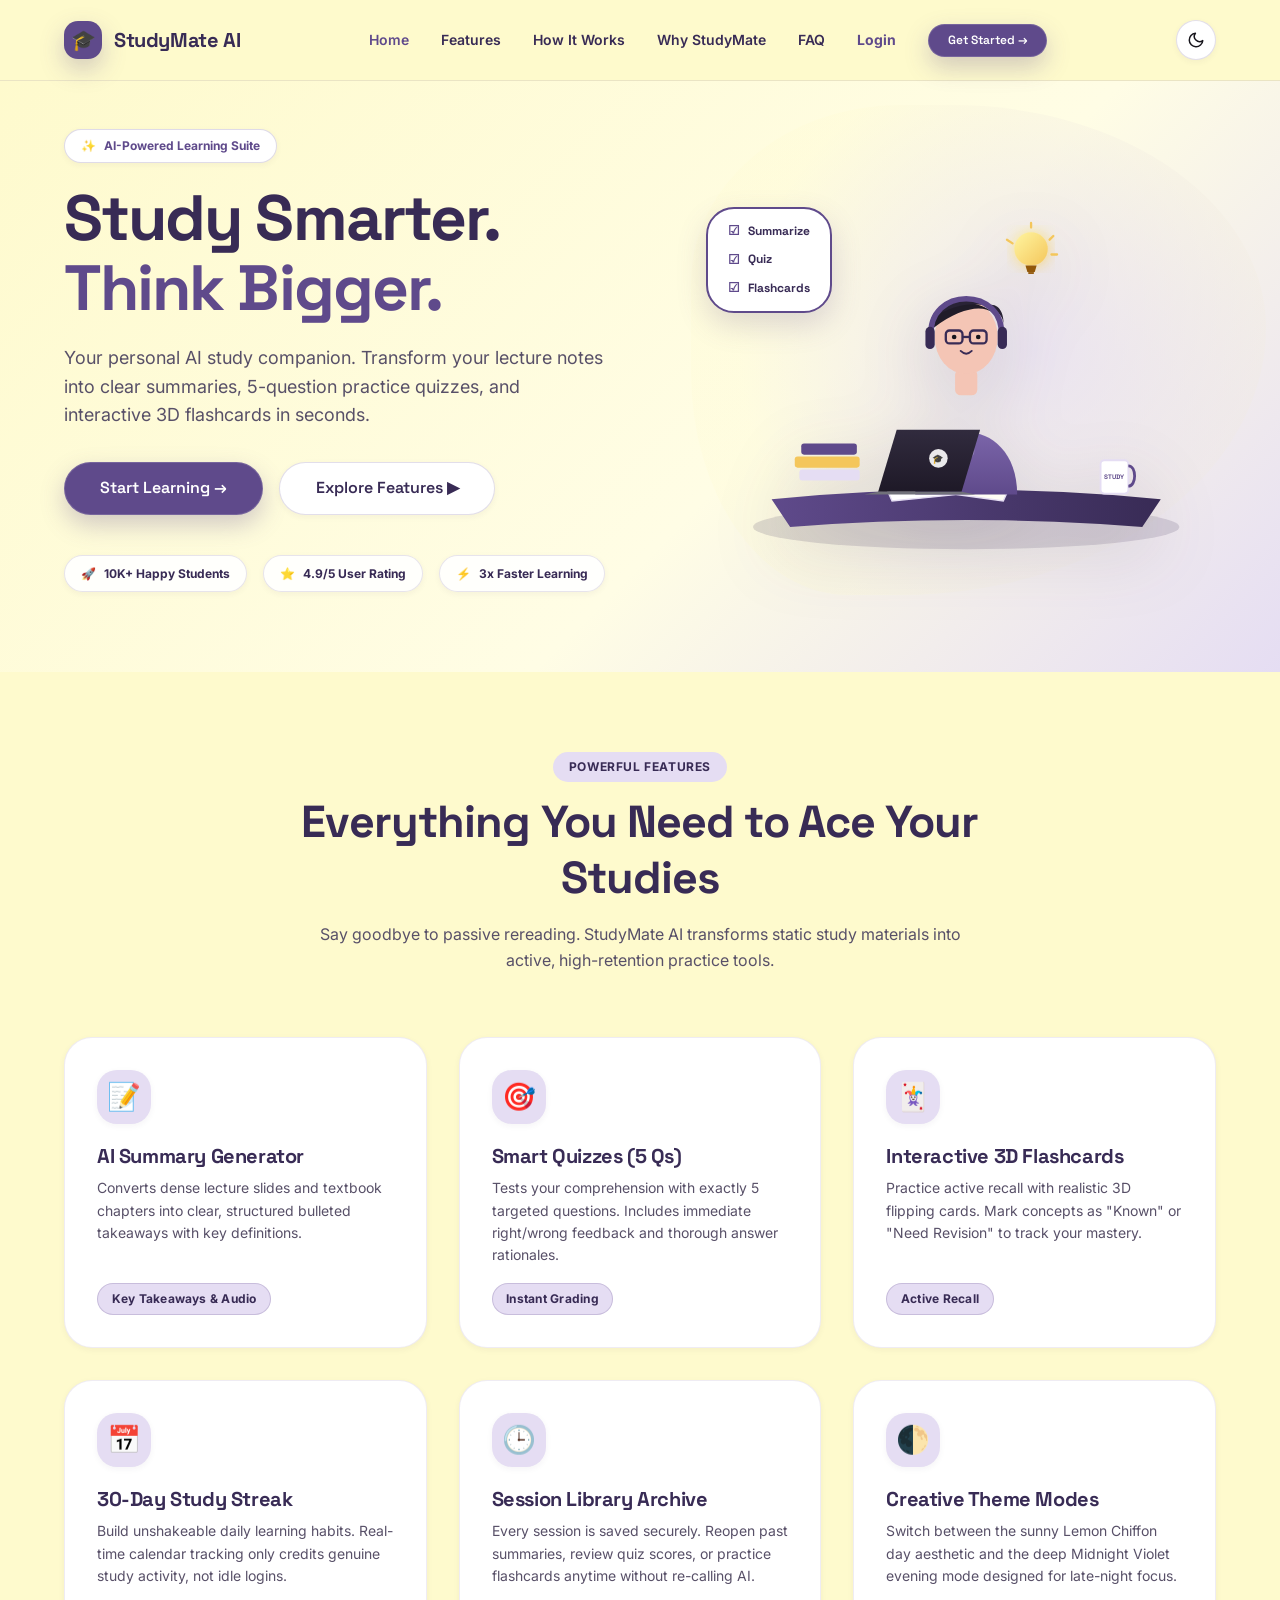
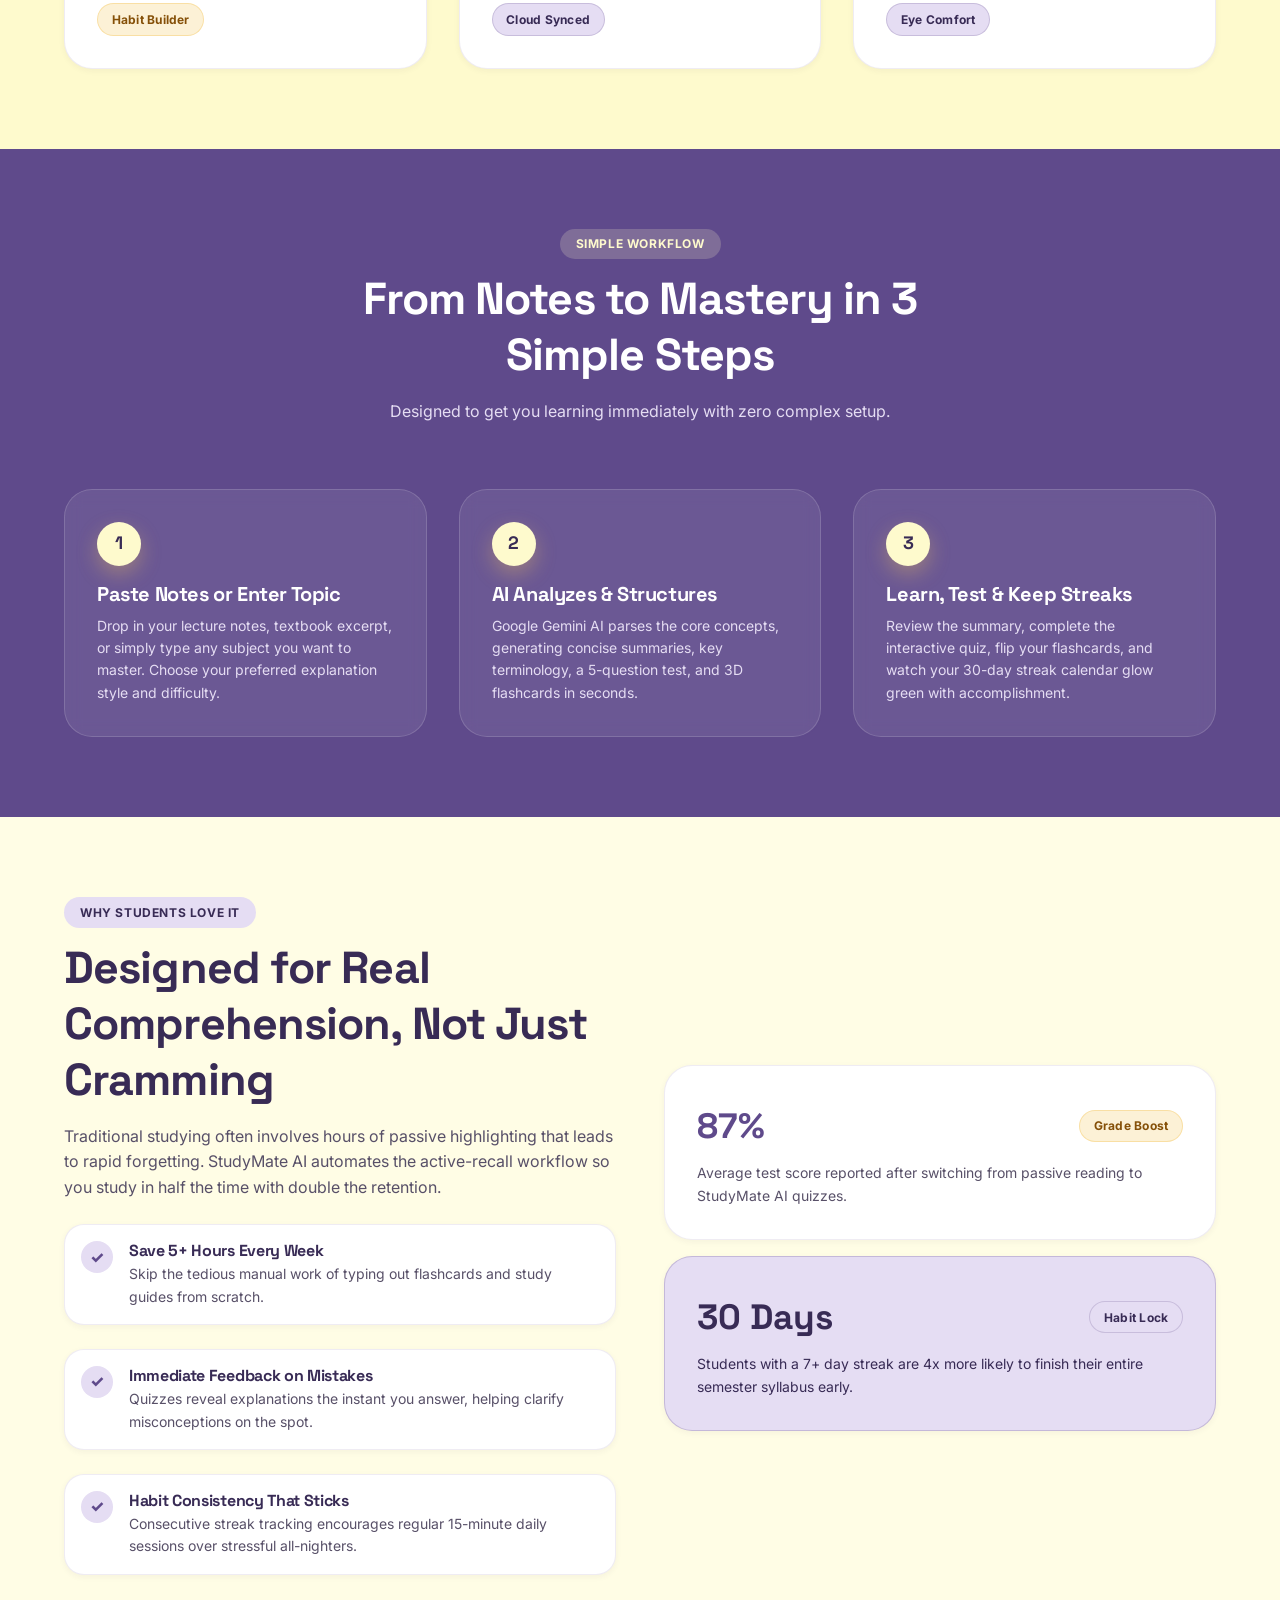
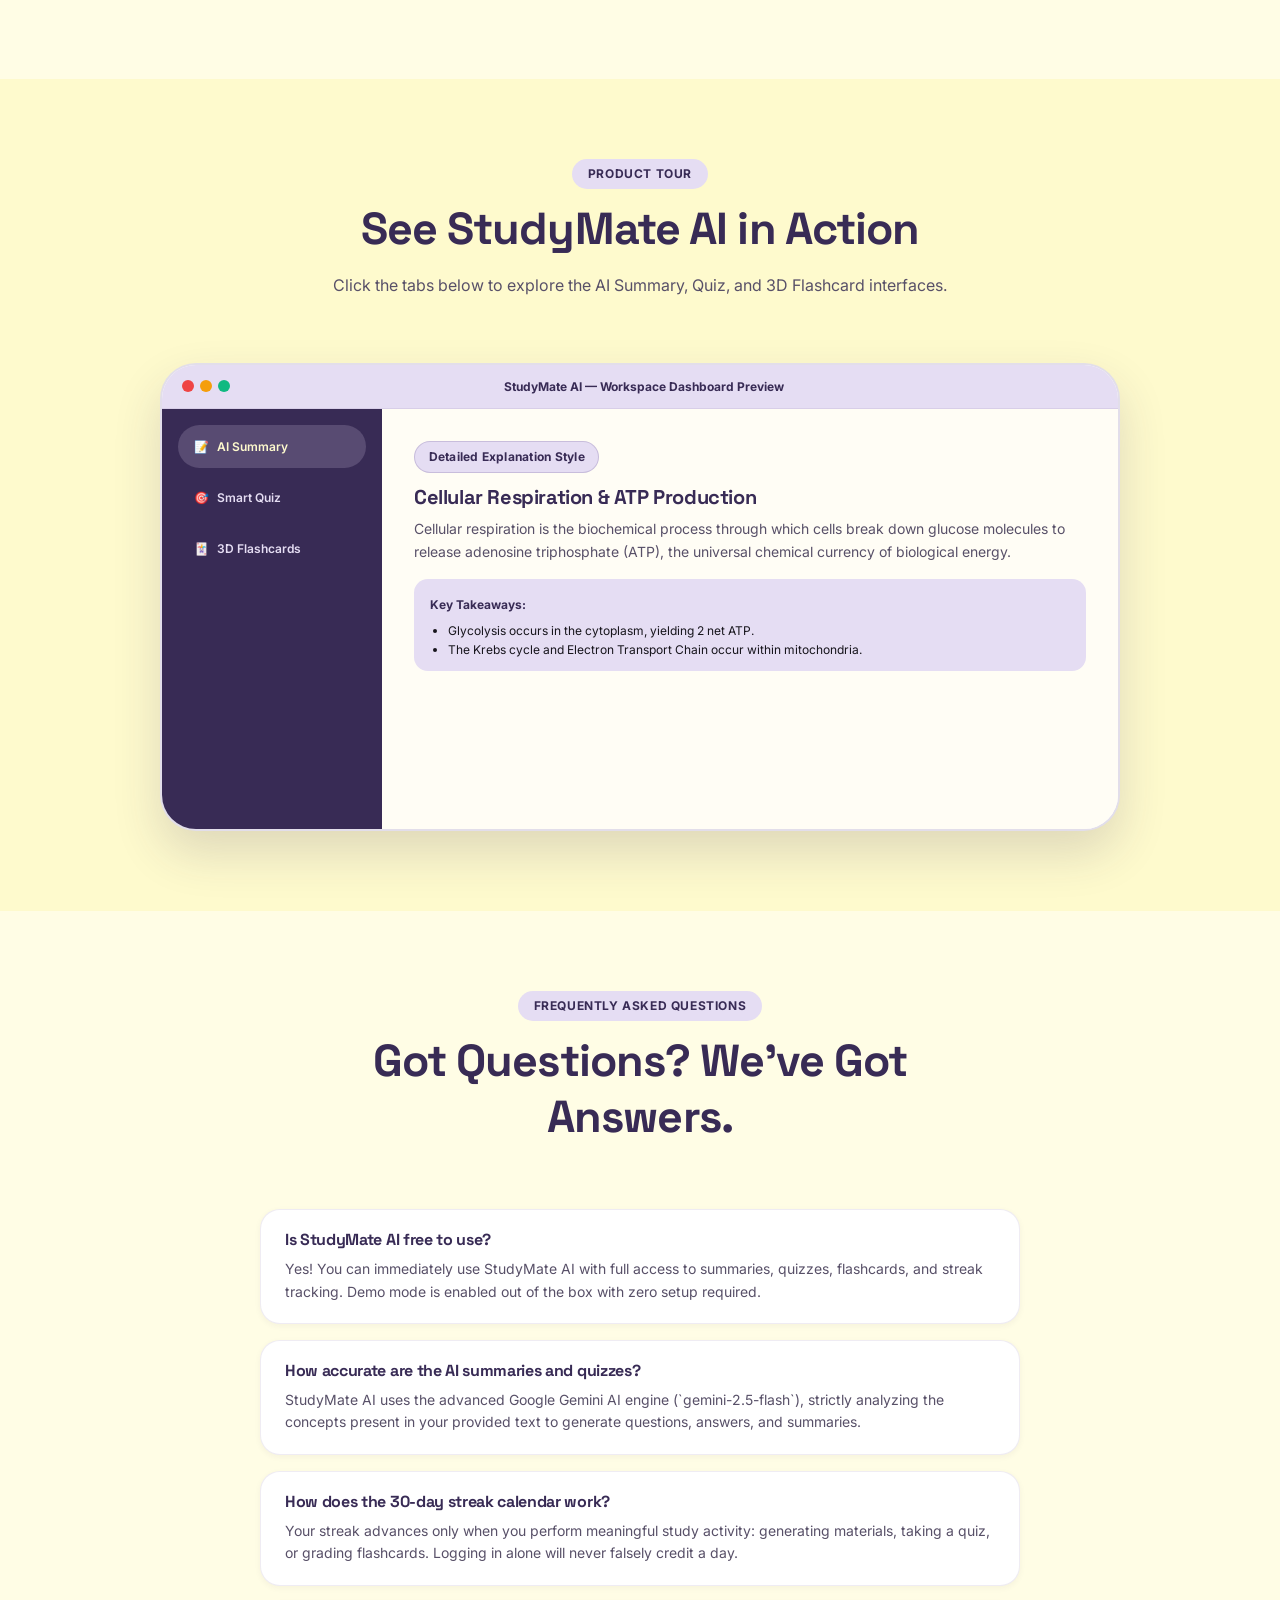
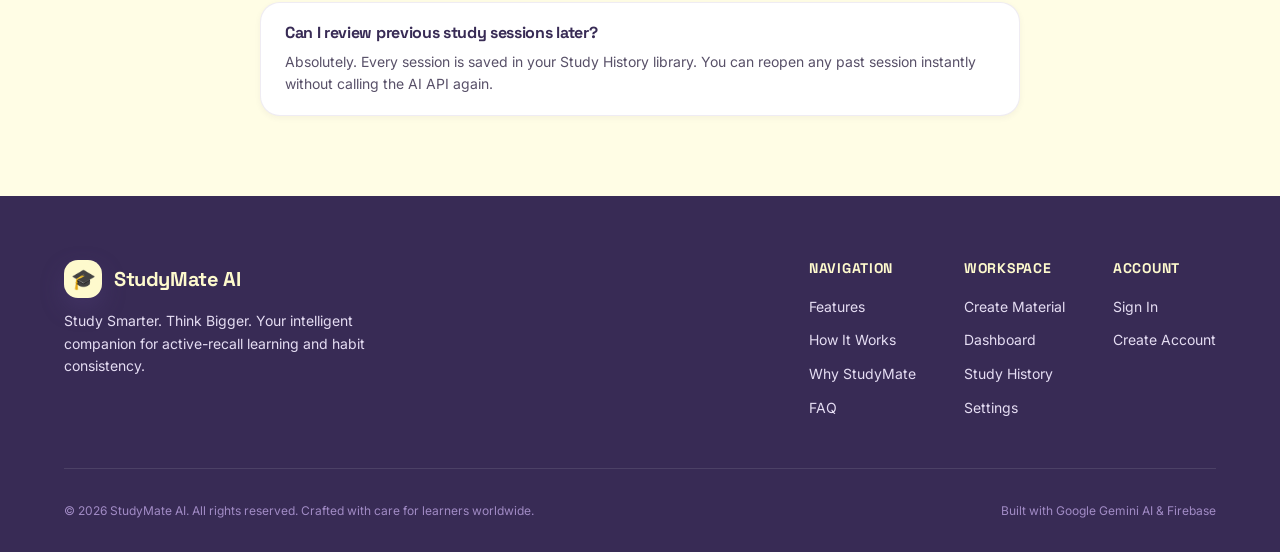
==== commit 258da621: "style: elevate creative visual design with 3D illustrations, organic stat cards, arched auth cards, " ====
--- a/index.html
+++ b/index.html
@@ -107,18 +107,11 @@
           <div class="hero-illustration-wrapper">
             <div class="hero-backdrop-wave" aria-hidden="true"></div>
 
-            <!-- Floating Learning Badges -->
-            <div class="floating-badge badge-pos-1">
-              <span>✔</span>
-              <span>Summarize</span>
-            </div>
-            <div class="floating-badge badge-pos-2">
-              <span>🎯</span>
-              <span>Smart Quiz (5 Qs)</span>
-            </div>
-            <div class="floating-badge badge-pos-3">
-              <span>🃏</span>
-              <span>3D Flashcards</span>
+            <!-- Floating Learning Checklist Card (Exact Match to Reference) -->
+            <div class="floating-checklist-card">
+              <div class="checklist-item"><span class="check-icon">☑</span> Summarize</div>
+              <div class="checklist-item"><span class="check-icon">☑</span> Quiz</div>
+              <div class="checklist-item"><span class="check-icon">☑</span> Flashcards</div>
             </div>
 
             <!-- SVG 3D-Styled Student Illustration -->
--- a/css/variables.css
+++ b/css/variables.css
@@ -40,6 +40,7 @@
   --radius-lg: 20px;
   --radius-xl: 28px;
   --radius-2xl: 36px;
+  --radius-3xl: 44px;
   --radius-full: 9999px;
 
   /* Transitions */
--- a/css/pages/landing.css
+++ b/css/pages/landing.css
@@ -228,6 +228,48 @@
   width: 100%;
   height: auto;
   filter: drop-shadow(0 20px 35px rgba(56, 43, 85, 0.16));
+}
+
+/* Floating Checklist Card (Reference Match) */
+.floating-checklist-card {
+  position: absolute;
+  top: 14%;
+  left: -2%;
+  background: #FFFFFF;
+  border: 2px solid var(--primary);
+  border-radius: var(--radius-xl);
+  padding: 0.75rem 1.25rem;
+  box-shadow: 0 12px 30px rgba(95, 74, 139, 0.2);
+  display: flex;
+  flex-direction: column;
+  gap: 8px;
+  z-index: 10;
+  animation: floatBounce 4s infinite ease-in-out;
+}
+
+[data-theme="dark"] .floating-checklist-card {
+  background: #282333;
+  border-color: #FEFACD;
+}
+
+.checklist-item {
+  font-size: var(--font-xs);
+  font-weight: 700;
+  color: var(--dark-violet);
+  display: flex;
+  align-items: center;
+  gap: 8px;
+  font-family: var(--font-heading);
+}
+
+[data-theme="dark"] .checklist-item {
+  color: #FEFACD;
+}
+
+.checklist-item .check-icon {
+  color: var(--primary);
+  font-size: 13px;
+  font-weight: 800;
 }
 
 /* Floating Study Badges around illustration */
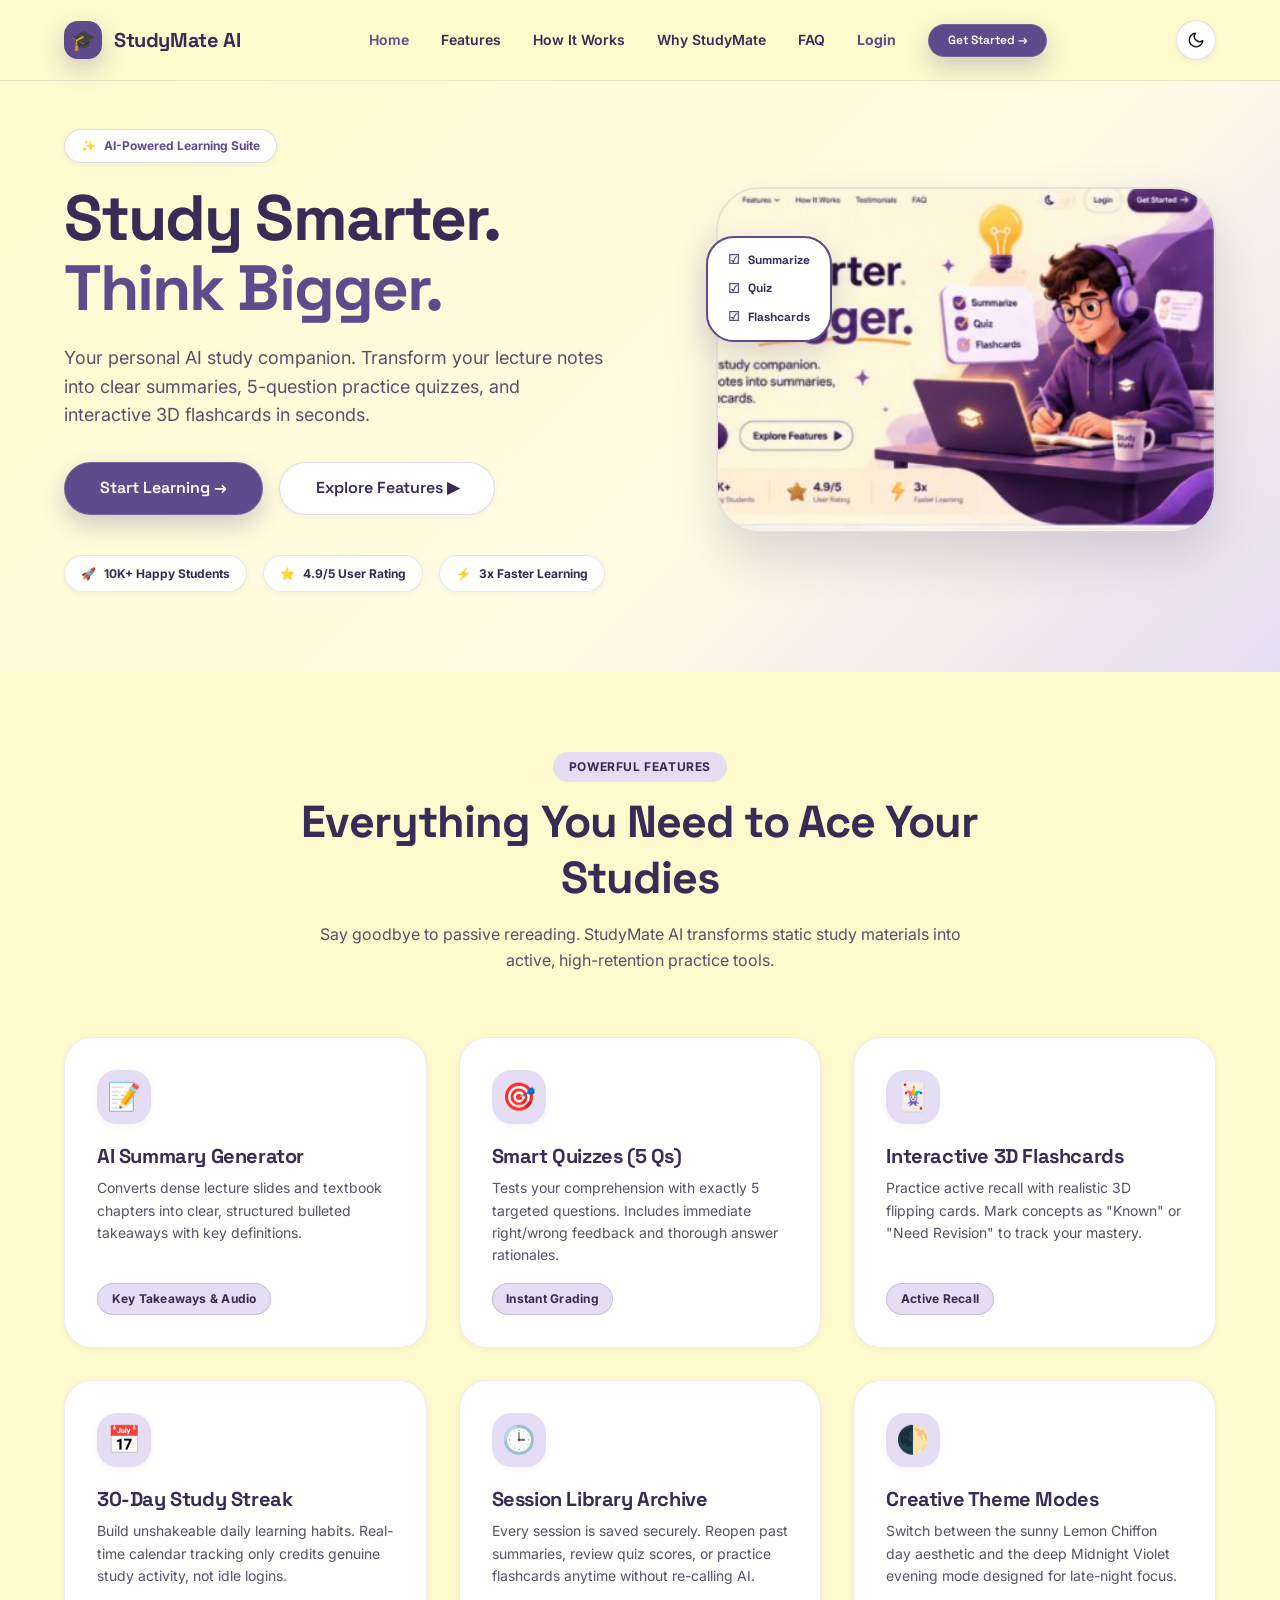
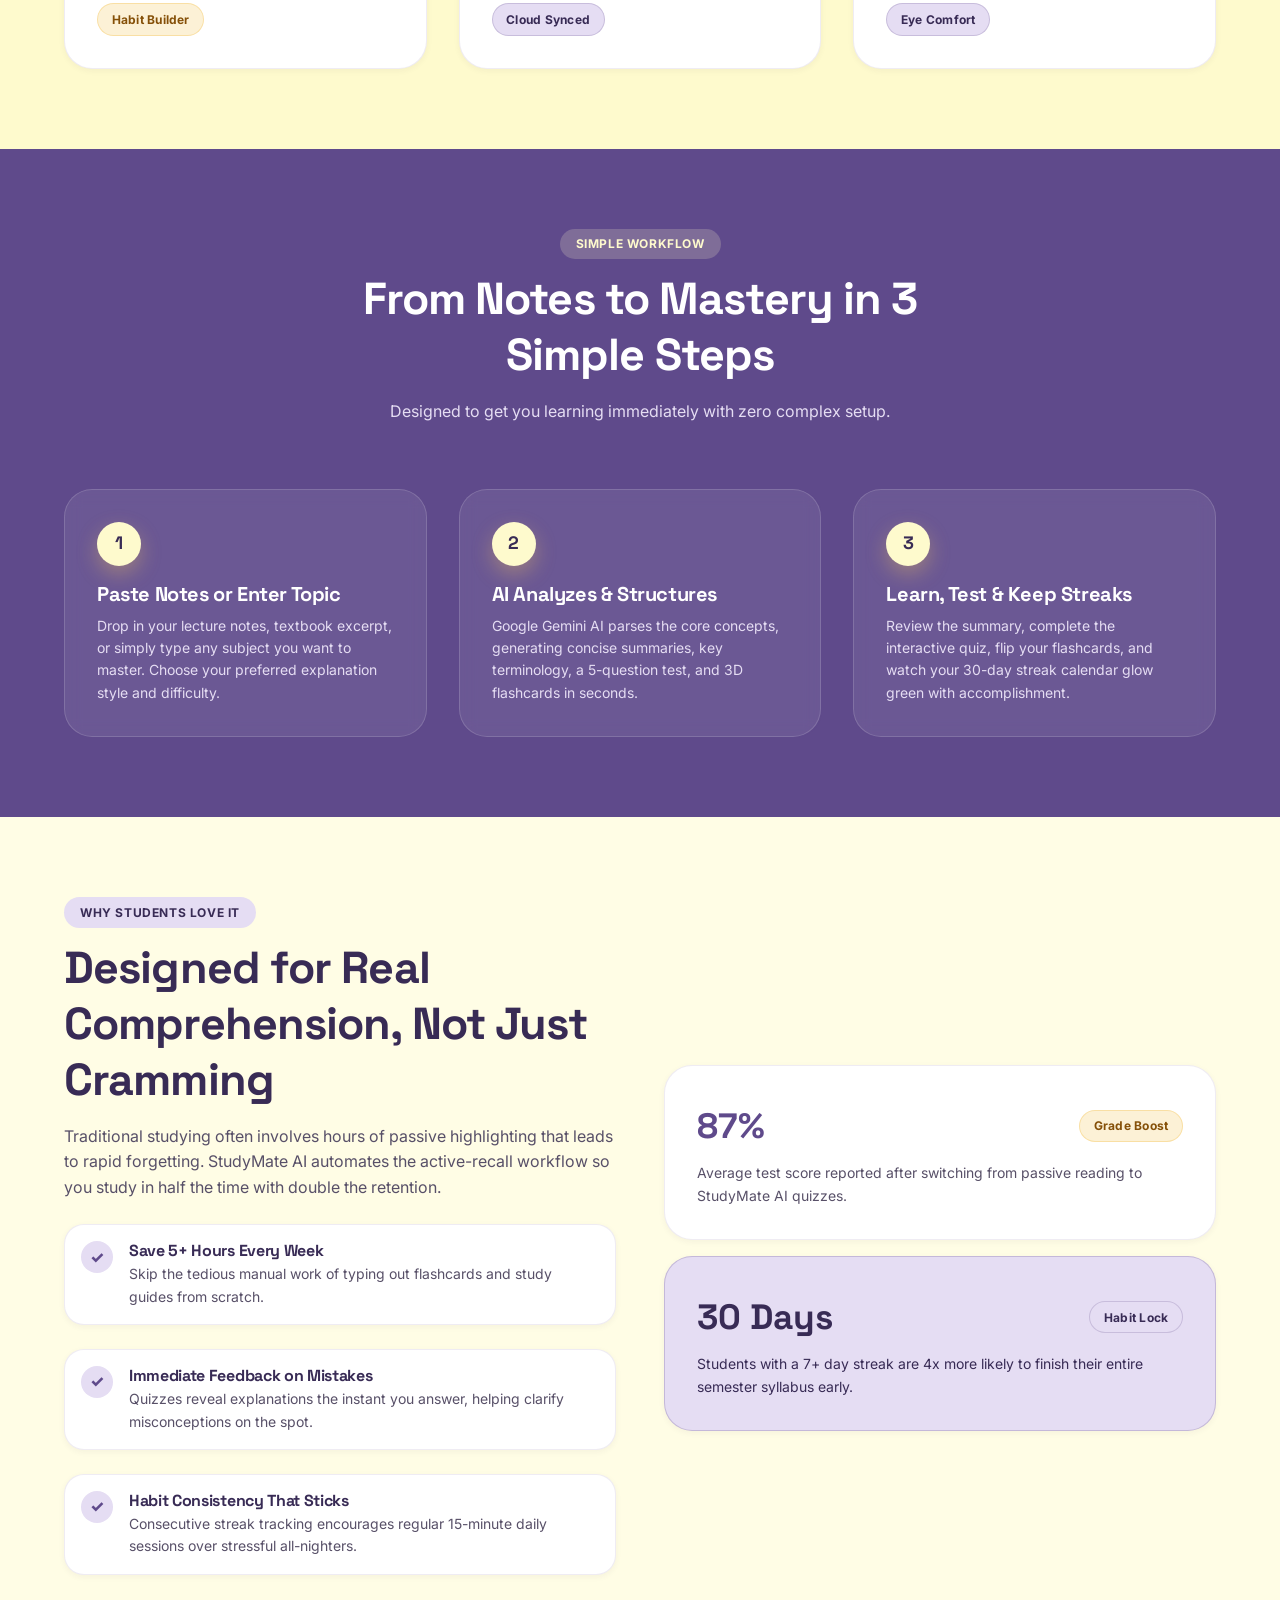
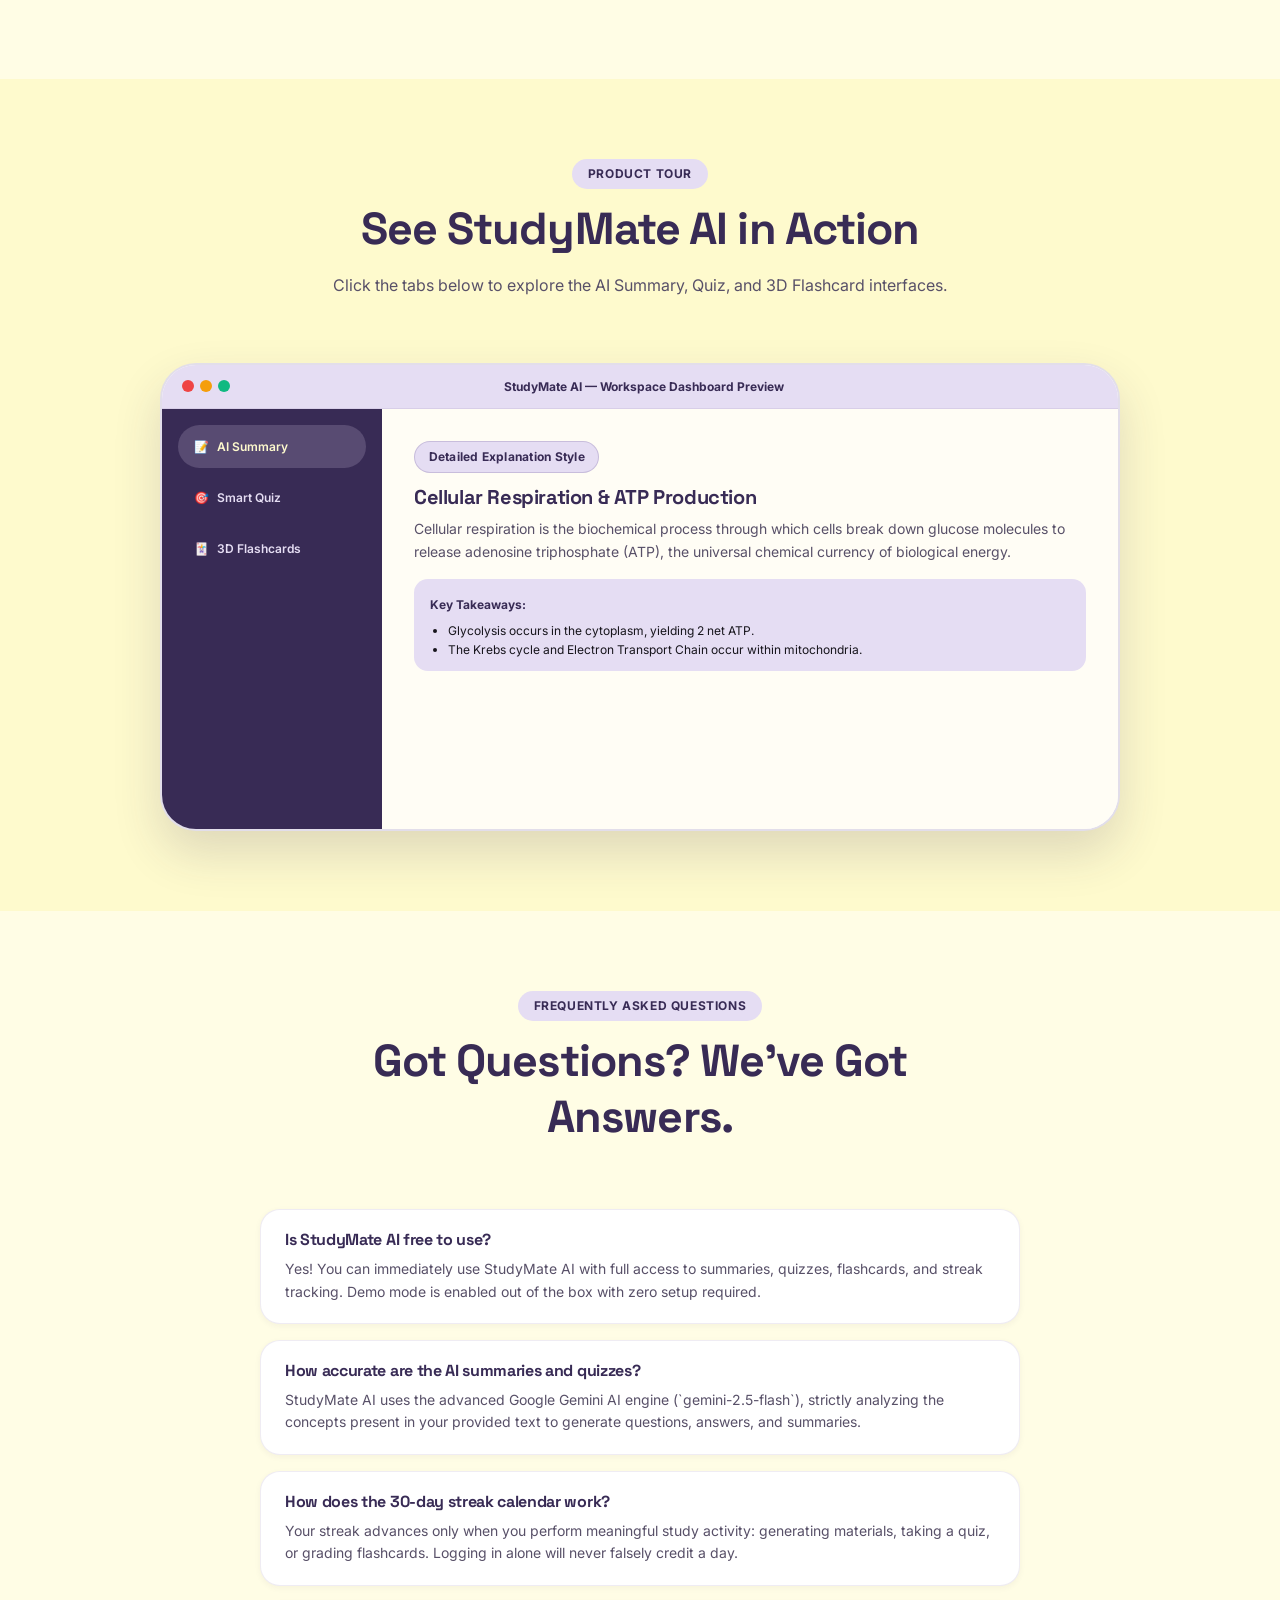
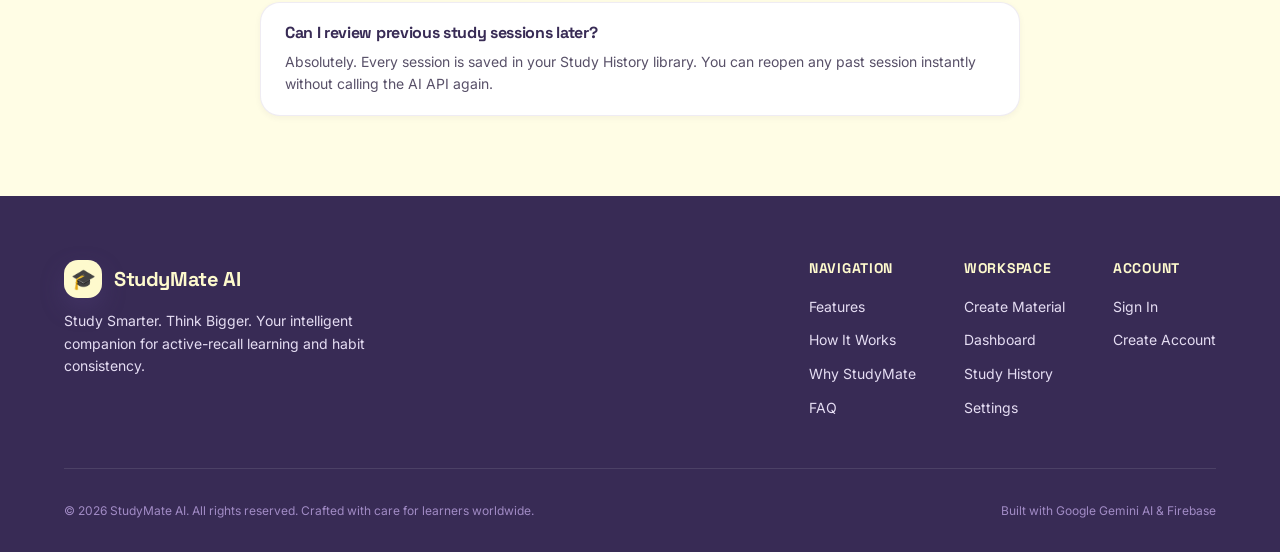
==== commit 8d3c43ae: "fix: align dashboard welcome and cards exactly with reference mockup, remove crude avatar, and use 3" ====
--- a/index.html
+++ b/index.html
@@ -102,10 +102,12 @@
           </div>
         </div>
 
-        <!-- Right 3D Visual Composition -->
+        <!-- Right 3D Visual Composition (Exact Match to Reference Mockup) -->
         <div class="hero-visual">
           <div class="hero-illustration-wrapper">
-            <div class="hero-backdrop-wave" aria-hidden="true"></div>
+            <div class="hero-3d-frame">
+              <img src="assets/hero-3d-composition.png" alt="Student studying with StudyMate AI - 3D Illustration" class="hero-3d-composition-img">
+            </div>
 
             <!-- Floating Learning Checklist Card (Exact Match to Reference) -->
             <div class="floating-checklist-card">
@@ -113,102 +115,6 @@
               <div class="checklist-item"><span class="check-icon">☑</span> Quiz</div>
               <div class="checklist-item"><span class="check-icon">☑</span> Flashcards</div>
             </div>
-
-            <!-- SVG 3D-Styled Student Illustration -->
-            <svg class="hero-svg-art" viewBox="0 0 540 460" fill="none" xmlns="http://www.w3.org/2000/svg">
-              <defs>
-                <linearGradient id="deskGrad" x1="0" y1="0" x2="1" y2="0">
-                  <stop offset="0%" stop-color="#5F4A8B"/>
-                  <stop offset="100%" stop-color="#382B55"/>
-                </linearGradient>
-                <linearGradient id="hoodieGrad" x1="0" y1="0" x2="0" y2="1">
-                  <stop offset="0%" stop-color="#7B65AA"/>
-                  <stop offset="100%" stop-color="#5F4A8B"/>
-                </linearGradient>
-                <linearGradient id="laptopGrad" x1="0" y1="0" x2="0" y2="1">
-                  <stop offset="0%" stop-color="#312B3E"/>
-                  <stop offset="100%" stop-color="#1E1927"/>
-                </linearGradient>
-                <linearGradient id="bulbGrad" x1="0" y1="0" x2="1" y2="1">
-                  <stop offset="0%" stop-color="#FFF5A0"/>
-                  <stop offset="100%" stop-color="#F4C65B"/>
-                </linearGradient>
-                <filter id="softGlow" x="-20%" y="-20%" width="140%" height="140%">
-                  <feGaussianBlur stdDeviation="8" result="blur" />
-                  <feComposite in="SourceGraphic" in2="blur" operator="over" />
-                </filter>
-              </defs>
-
-              <!-- Study Desk Surface -->
-              <ellipse cx="270" cy="410" rx="230" ry="24" fill="#382B55" opacity="0.15"/>
-              <path d="M 60 380 Q 270 360 480 380 L 460 410 Q 270 395 80 410 Z" fill="url(#deskGrad)"/>
-              
-              <!-- Books Stacked on Left -->
-              <rect x="90" y="348" width="65" height="12" rx="3" fill="#E5DDF3"/>
-              <rect x="85" y="334" width="70" height="12" rx="3" fill="#F4C65B"/>
-              <rect x="92" y="320" width="60" height="12" rx="3" fill="#5F4A8B"/>
-              
-              <!-- Study Coffee Mug on Right -->
-              <rect x="415" y="338" width="30" height="36" rx="4" fill="#FFFFFF" stroke="#E5DDF3" stroke-width="2"/>
-              <path d="M 445 344 C 454 344, 454 366, 445 366" stroke="#5F4A8B" stroke-width="3" fill="none"/>
-              <text x="430" y="358" font-size="7" font-weight="bold" fill="#5F4A8B" text-anchor="middle" font-family="'Space Grotesk', sans-serif">STUDY</text>
-
-              <!-- Open Notebook -->
-              <polygon points="180,360 250,352 260,375 190,382" fill="#FFFFFF" stroke="#E5DDF3" stroke-width="1.5"/>
-              <polygon points="250,352 320,360 310,382 260,375" fill="#FFFDF5" stroke="#E5DDF3" stroke-width="1.5"/>
-              <!-- Pen -->
-              <line x1="280" y1="348" x2="305" y2="370" stroke="#F4C65B" stroke-width="3" stroke-linecap="round"/>
-
-              <!-- Student Body (Purple Hoodie) -->
-              <path d="M 215 375 C 215 285, 325 285, 325 375 Z" fill="url(#hoodieGrad)"/>
-              <!-- Hoodie strings & badge -->
-              <circle cx="270" cy="328" r="9" fill="#FFFFFF" opacity="0.2"/>
-              <text x="270" y="331" font-size="10" fill="#FEFACD" text-anchor="middle">🎓</text>
-
-              <!-- Neck -->
-              <rect x="258" y="240" width="24" height="28" rx="6" fill="#F4C5B5"/>
-
-              <!-- Head & Face -->
-              <ellipse cx="270" cy="205" rx="34" ry="40" fill="#F4C5B5"/>
-              
-              <!-- Cute Dark Wavy Hair -->
-              <path d="M 235 195 C 235 160, 305 160, 305 195 C 305 170, 275 165, 235 195 Z" fill="#201C29"/>
-              <path d="M 232 185 C 242 165, 275 160, 290 172 C 305 165, 312 180, 310 195 C 314 175, 280 155, 232 185 Z" fill="#292336"/>
-
-              <!-- Glasses -->
-              <rect x="248" y="198" width="18" height="14" rx="4" fill="none" stroke="#382B55" stroke-width="2.5"/>
-              <rect x="274" y="198" width="18" height="14" rx="4" fill="none" stroke="#382B55" stroke-width="2.5"/>
-              <line x1="266" y1="205" x2="274" y2="205" stroke="#382B55" stroke-width="2.5"/>
-
-              <!-- Friendly Smile & Eyes -->
-              <circle cx="257" cy="205" r="2.5" fill="#17151C"/>
-              <circle cx="283" cy="205" r="2.5" fill="#17151C"/>
-              <path d="M 264 220 Q 270 226 276 220" stroke="#382B55" stroke-width="2" fill="none" stroke-linecap="round"/>
-
-              <!-- Headphones (Purple & Soft Violet) -->
-              <path d="M 232 205 C 228 150, 312 150, 308 205" stroke="#5F4A8B" stroke-width="6" fill="none" stroke-linecap="round"/>
-              <rect x="226" y="194" width="10" height="24" rx="5" fill="#382B55"/>
-              <rect x="304" y="194" width="10" height="24" rx="5" fill="#382B55"/>
-
-              <!-- Laptop Open with Logo on back -->
-              <polygon points="175,372 265,372 285,305 195,305" fill="url(#laptopGrad)"/>
-              <polygon points="160,375 280,375 265,372 175,372" fill="#71717A"/>
-              <!-- Glowing Cap Logo on Laptop -->
-              <circle cx="240" cy="336" r="10" fill="#FFFFFF" opacity="0.9"/>
-              <text x="240" y="340" font-size="10" fill="#5F4A8B" text-anchor="middle">🎓</text>
-
-              <!-- Floating Glowing Lightbulb Idea above -->
-              <g filter="url(#softGlow)">
-                <circle cx="340" cy="110" r="18" fill="url(#bulbGrad)"/>
-              </g>
-              <path d="M 334 128 L 346 128 L 344 135 L 336 135 Z" fill="#92580A"/>
-              <path d="M 337 136 L 343 136" stroke="#92580A" stroke-width="2"/>
-              <!-- Sparkles -->
-              <path d="M 340 82 L 340 87" stroke="#F4C65B" stroke-width="2.5" stroke-linecap="round"/>
-              <path d="M 364 96 L 360 100" stroke="#F4C65B" stroke-width="2.5" stroke-linecap="round"/>
-              <path d="M 368 116 L 362 116" stroke="#F4C65B" stroke-width="2.5" stroke-linecap="round"/>
-              <path d="M 314 100 L 320 104" stroke="#F4C65B" stroke-width="2.5" stroke-linecap="round"/>
-            </svg>
           </div>
         </div>
 
--- a/css/pages/landing.css
+++ b/css/pages/landing.css
@@ -222,12 +222,20 @@
   100% { transform: scale(1.06) rotate(4deg); }
 }
 
-.hero-svg-art {
+.hero-3d-frame {
   position: relative;
   z-index: 2;
+  border-radius: var(--radius-3xl);
+  overflow: hidden;
+  box-shadow: 0 24px 50px rgba(56, 43, 85, 0.16);
+  border: 2px solid rgba(95, 74, 139, 0.15);
+}
+
+.hero-3d-composition-img {
   width: 100%;
+  max-width: 520px;
   height: auto;
-  filter: drop-shadow(0 20px 35px rgba(56, 43, 85, 0.16));
+  display: block;
 }
 
 /* Floating Checklist Card (Reference Match) */
